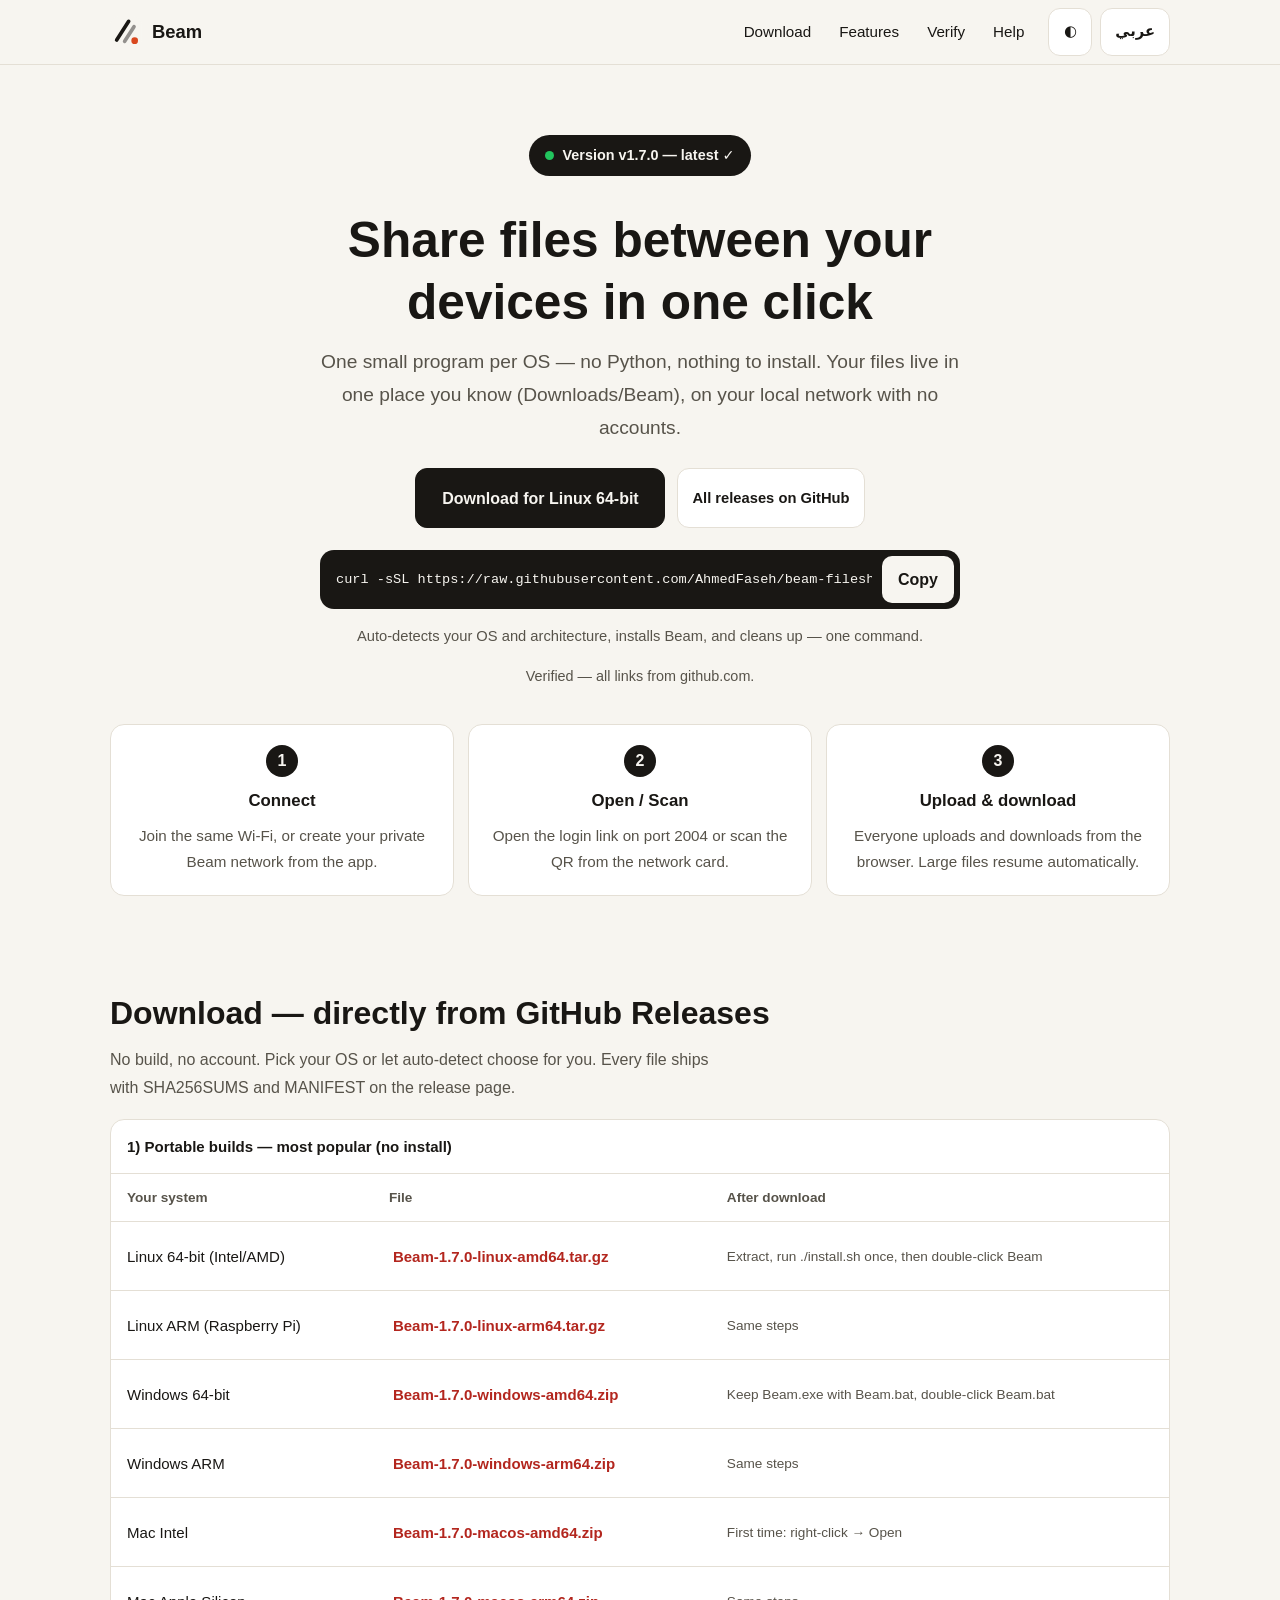
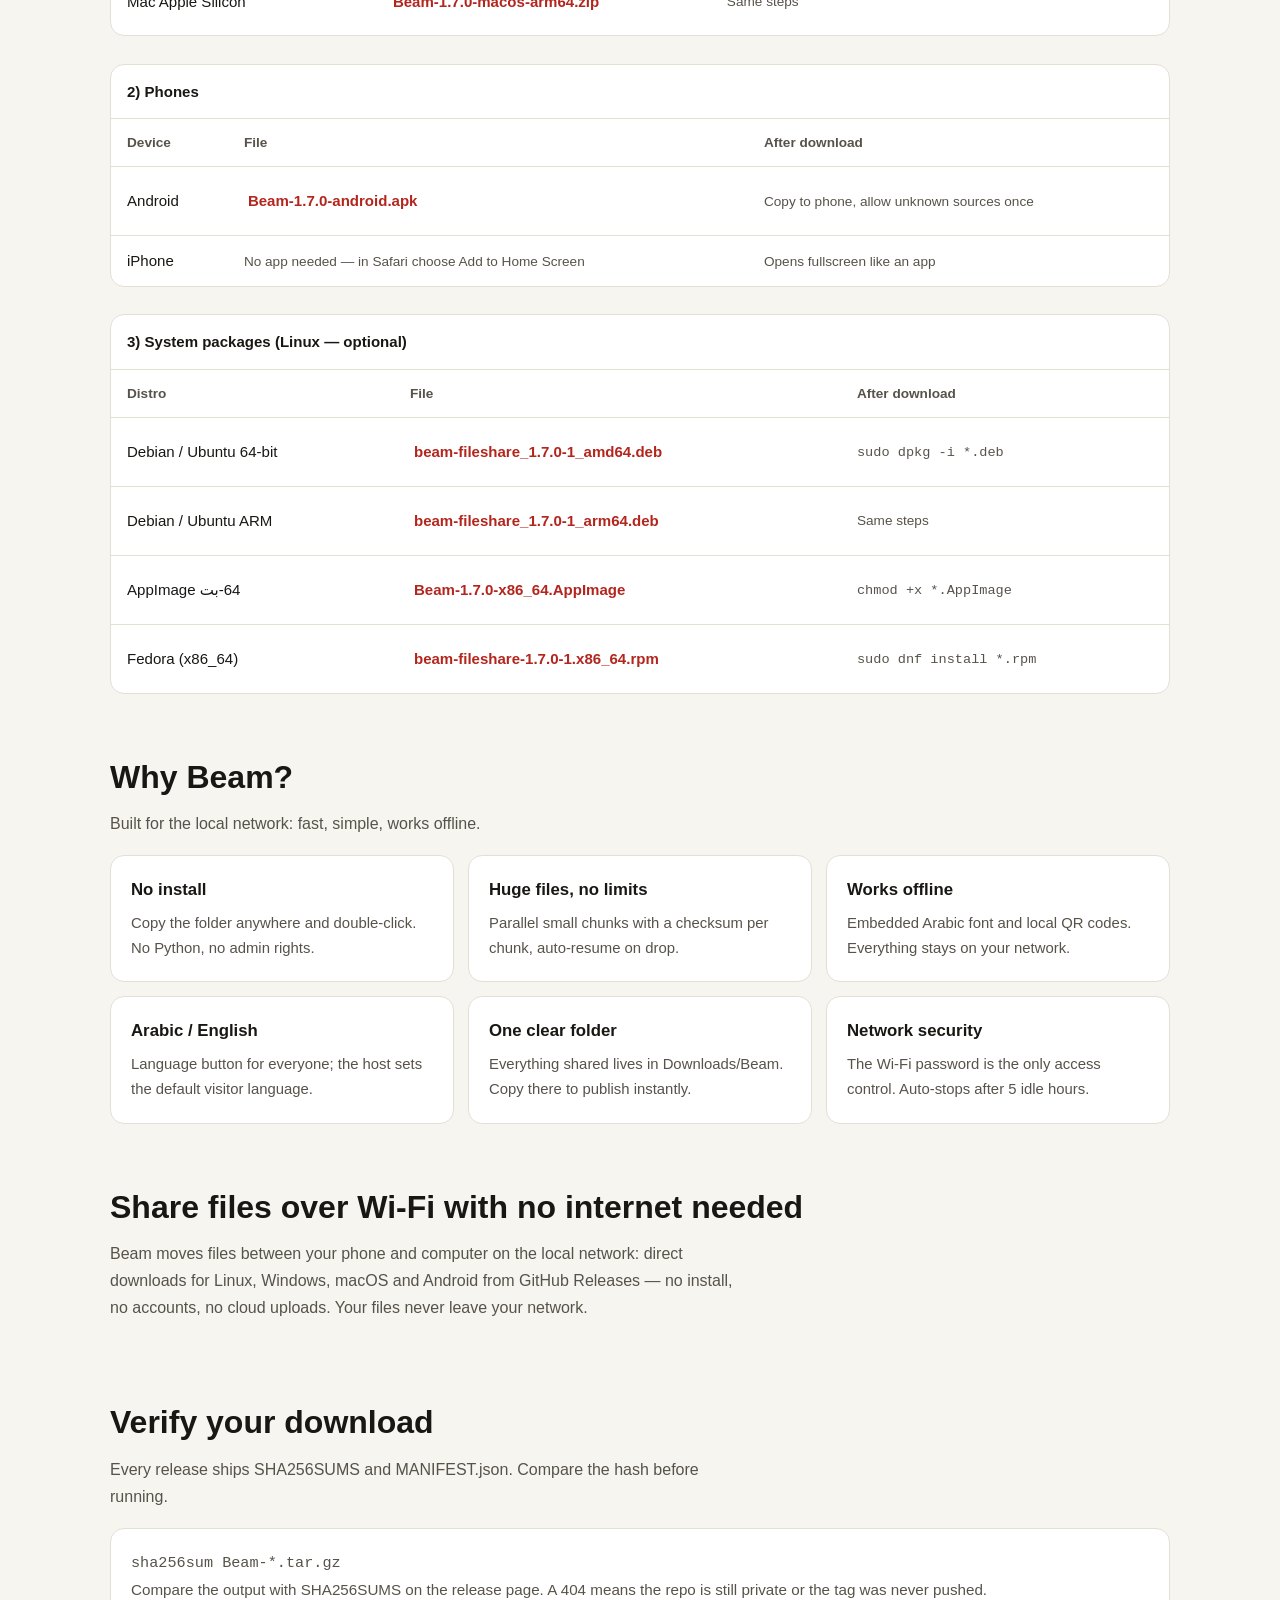
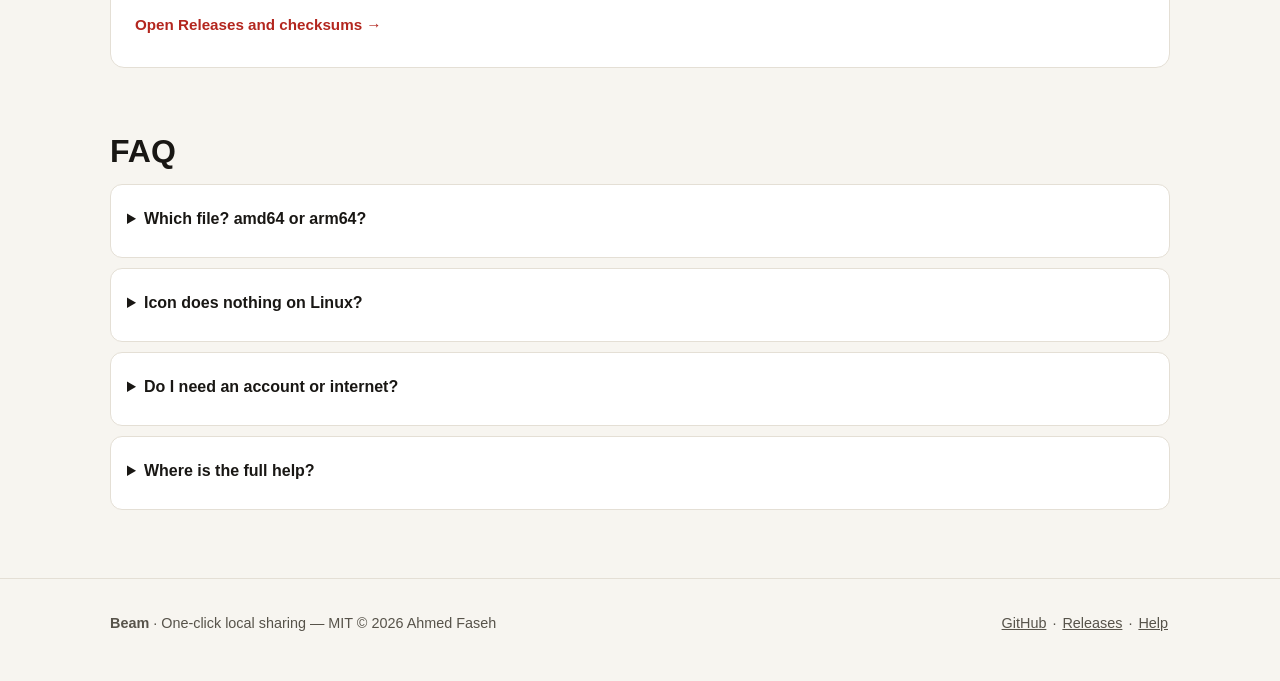
==== index.html @ d028e8af "One-command install: --install mode, site + docs one-liners use it" ====
<!doctype html>
<html lang="en" dir="ltr">
<head>
<meta charset="utf-8">
<meta name="viewport" content="width=device-width,initial-scale=1">
<title>Beam — Share files between your devices in one click</title>
<meta name="description" content="Beam is one small program per OS for sharing files on your local network. No install, no accounts. Download for Linux, Windows, macOS and Android directly from GitHub Releases.">
<link rel="canonical" href="https://omdaral.github.io/beam-website/">
<link rel="alternate" hreflang="en" href="https://omdaral.github.io/beam-website/">
<link rel="alternate" hreflang="ar" href="https://omdaral.github.io/beam-website/?lang=ar">
<link rel="alternate" hreflang="x-default" href="https://omdaral.github.io/beam-website/">
<meta name="theme-color" content="#F7F5F0" media="(prefers-color-scheme: light)">
<meta name="theme-color" content="#141210" media="(prefers-color-scheme: dark)">
<meta property="og:type" content="website">
<meta property="og:site_name" content="Beam">
<meta property="og:title" content="Beam — Share files between your devices in one click">
<meta property="og:description" content="One small program per OS. No install, no accounts. Direct downloads from GitHub Releases.">
<meta property="og:url" content="https://omdaral.github.io/beam-website/">
<meta property="og:image" content="https://omdaral.github.io/beam-website/assets/og-cover.png">
<meta property="og:image:width" content="1200">
<meta property="og:image:height" content="630">
<meta property="og:image:alt" content="Beam — share files between your devices in one click">
<meta property="og:locale" content="en_US">
<meta property="og:locale:alternate" content="ar_AR">
<meta name="twitter:card" content="summary_large_image">
<meta name="twitter:image" content="https://omdaral.github.io/beam-website/assets/og-cover.png">
<meta name="twitter:title" content="Beam — one-click local file sharing">
<meta name="twitter:description" content="Download Beam for your OS straight from GitHub. No install, no accounts.">
<link rel="icon" href="assets/logo.svg" type="image/svg+xml">
<link rel="apple-touch-icon" href="assets/logo.svg">
<link rel="manifest" href="manifest.webmanifest">
<meta name="color-scheme" content="light dark">
<script>window.BEAM_STR={
    ar: {
      skip: "تخطَّ إلى المحتوى", nav_dl: "التحميل", nav_feat: "المميزات", nav_verify: "التحقق", nav_help: "المساعدة",
      h1: "شارك ملفاتك بين أجهزتك بضغطة واحدة",
      lead: "برنامج صغير واحد لكل نظام — بدون Python وبدون تثبيت. ملفاتك في مكان واحد تعرفه (Downloads/Beam)، وتعمل على شبكتك المحلية بدون حسابات.",
      cta_all: "كل الإصدارات على GitHub", copy: "نسخ", copied: "تم النسخ ✓",
      oneline_hint: "يكتشف نظامك ومعماريتك تلقائياً ويثبّت Beam وينظّف — أمر واحد.",
      s1t: "اتصل", s1d: "انضم لنفس شبكة الواي فاي، أو أنشئ شبكة Beam الخاصة من البرنامج.",
      s2t: "افتح / امسح", s2d: "افتح رابط الدخول على المنفذ 2004 أو امسح رمز QR من بطاقة الشبكة.",
      s3t: "ارفع ونزّل", s3d: "الجميع يرفع ويحمّل من المتصفح. الملفات الكبيرة تُستأنف تلقائياً.",
      dl_h: "التحميل — مباشرة من GitHub Releases",
      dl_sub: "بدون بناء وبدون حساب. اختر نظامك، أو اترك الكشف التلقائي يختار لك. كل الملفات مرفقة مع بصمات SHA256 وMANIFEST في صفحة الإصدار.",
      t1c: "1) النسخ المحمولة — الأكثر استخداماً (بدون تثبيت)",
      col_sys: "نظامك", col_file: "الملف", col_run: "بعد التحميل", col_dev: "الجهاز", col_dist: "التوزيعة",
      os_l64: "Linux ‏64-بت (Intel/AMD)", os_la: "Linux ‏ARM (Raspberry Pi)", os_w64: "Windows ‏64-بت", os_wa: "Windows ‏ARM", os_mi: "Mac ‏Intel", os_ms: "Mac ‏Apple Silicon",
      run_l: "فك الضغط ثم ./install.sh ثم نقرة مزدوجة على Beam", run_same: "نفس الخطوات", run_w: "أبقِ Beam.exe مع Beam.bat وانقر Beam.bat", run_m: "أول مرة: كليك يمين ← Open",
      t2c: "2) الهواتف", run_apk: "انسخه للهاتف واسمح بمصادر غير معروفة مرة واحدة", no_app: "لا يوجد تطبيق — من Safari اختر Add to Home Screen", run_ios: "يعمل بملء الشاشة مثل التطبيق",
      t3c: "3) حزم النظام (Linux — اختياري)", d_deb64: "Debian / Ubuntu ‏64-بت", d_deba: "Debian / Ubuntu ‏ARM",
      feat_h: "لماذا Beam؟", feat_sub: "مصمم للشبكة المحلية: سريع، بسيط، ويعمل دون إنترنت.",
      seo_h: "برنامج مشاركة الملفات على شبكة الواي فاي بدون إنترنت",
      seo_d: "Beam وسيلتك لنقل الملفات بين الهاتف والكمبيوتر على الشبكة المحلية: تحميل مباشر لأنظمة Linux وWindows وmacOS وAndroid من GitHub Releases، بدون تثبيت وبدون حسابات وبدون رفع إلى أي سحابة — ملفاتك لا تغادر شبكتك أبداً.",
      f1t: "بدون تثبيت", f1d: "انسخ المجلد في أي مكان وانقر نقراً مزدوجاً. لا Python ولا صلاحيات مدير.",
      f2t: "ملفات كبيرة بلا حدود", f2d: "رفع متوازٍ بقطع صغيرة مع بصمة لكل قطعة، واستئناف تلقائي عند الانقطاع.",
      f3t: "يعمل دون إنترنت", f3d: "خط عربي مضمّن ورموز QR محلية. كل شيء يعمل على شبكتك فقط.",
      f4t: "عربي / إنجليزي", f4d: "زر لغة للجميع في الأعلى، وصاحب الجهاز يحدد لغة الزوار الافتراضية.",
      f5t: "مجلد واحد واضح", f5d: "كل المشاركات في Downloads/Beam. انسخ إليه من المضيف فتظهر للجميع فوراً.",
      f6t: "أمان الشبكة", f6d: "كلمة سر الواي فاي هي التحكم الوحيد. إيقاف تلقائي بعد 5 ساعات خمول.",
      ver_h: "تحقق من سلامة التحميل", ver_sub: "كل إصدار مرفق مع SHA256SUMS وMANIFEST.json. قارن البصمة قبل التشغيل.",
      ver_hint: "قارن الناتج مع ملف SHA256SUMS في صفحة الإصدار. إذا ظهرت صفحة 404 فالمستودع ما زال خاصاً أو التاج لم يُدفع بعد.",
      ver_link: "فتح صفحة Releases والبصمات ←",
      help_h: "أسئلة شائعة",
      q1t: "أي ملف أختار؟ amd64 أم arm64؟", q1d: "نفّذ uname -m: الناتج x86_64 يعني amd64، وaarch64/arm64 يعني arm64. أو استخدم أمر النقرة الواحدة بالأعلى فهو يكتشف تلقائياً.",
      q2t: "الأيقونة لا تعمل على Linux؟", q2d: "نفّذ ./install.sh داخل المجلد ثم كليك يمين على الأيقونة ← Allow Launching. أو انقر ملف Beam مباشرة.",
      q3t: "هل أحتاج حساباً أو إنترنت؟", q3d: "لا. الجميع على نفس الواي فاي يفتح الرابط ويبدأ الرفع والتحميل مباشرة. الأمان الوحيد هو كلمة سر الشبكة.",
      q4t: "أين أجد المساعدة الكاملة؟", q4d: "الدليل الكامل في مستودع التطبيق:",
      foot: "مشاركة محلية بضغطة واحدة — MIT © 2026 Ahmed Faseh", foot_rel: "الإصدارات", foot_help: "المساعدة"
    },
    en: {
      skip: "Skip to content", nav_dl: "Download", nav_feat: "Features", nav_verify: "Verify", nav_help: "Help",
      h1: "Share files between your devices in one click",
      lead: "One small program per OS — no Python, nothing to install. Your files live in one place you know (Downloads/Beam), on your local network with no accounts.",
      cta_all: "All releases on GitHub", copy: "Copy", copied: "Copied ✓",
      oneline_hint: "Auto-detects your OS and architecture, installs Beam, and cleans up — one command.",
      s1t: "Connect", s1d: "Join the same Wi-Fi, or create your private Beam network from the app.",
      s2t: "Open / Scan", s2d: "Open the login link on port 2004 or scan the QR from the network card.",
      s3t: "Upload & download", s3d: "Everyone uploads and downloads from the browser. Large files resume automatically.",
      dl_h: "Download — directly from GitHub Releases",
      dl_sub: "No build, no account. Pick your OS or let auto-detect choose for you. Every file ships with SHA256SUMS and MANIFEST on the release page.",
      t1c: "1) Portable builds — most popular (no install)",
      col_sys: "Your system", col_file: "File", col_run: "After download", col_dev: "Device", col_dist: "Distro",
      os_l64: "Linux 64-bit (Intel/AMD)", os_la: "Linux ARM (Raspberry Pi)", os_w64: "Windows 64-bit", os_wa: "Windows ARM", os_mi: "Mac Intel", os_ms: "Mac Apple Silicon",
      run_l: "Extract, run ./install.sh once, then double-click Beam", run_same: "Same steps", run_w: "Keep Beam.exe with Beam.bat, double-click Beam.bat", run_m: "First time: right-click → Open",
      t2c: "2) Phones", run_apk: "Copy to phone, allow unknown sources once", no_app: "No app needed — in Safari choose Add to Home Screen", run_ios: "Opens fullscreen like an app",
      t3c: "3) System packages (Linux — optional)", d_deb64: "Debian / Ubuntu 64-bit", d_deba: "Debian / Ubuntu ARM",
      feat_h: "Why Beam?", feat_sub: "Built for the local network: fast, simple, works offline.",
      seo_h: "Share files over Wi-Fi with no internet needed",
      seo_d: "Beam moves files between your phone and computer on the local network: direct downloads for Linux, Windows, macOS and Android from GitHub Releases — no install, no accounts, no cloud uploads. Your files never leave your network.",
      f1t: "No install", f1d: "Copy the folder anywhere and double-click. No Python, no admin rights.",
      f2t: "Huge files, no limits", f2d: "Parallel small chunks with a checksum per chunk, auto-resume on drop.",
      f3t: "Works offline", f3d: "Embedded Arabic font and local QR codes. Everything stays on your network.",
      f4t: "Arabic / English", f4d: "Language button for everyone; the host sets the default visitor language.",
      f5t: "One clear folder", f5d: "Everything shared lives in Downloads/Beam. Copy there to publish instantly.",
      f6t: "Network security", f6d: "The Wi-Fi password is the only access control. Auto-stops after 5 idle hours.",
      ver_h: "Verify your download", ver_sub: "Every release ships SHA256SUMS and MANIFEST.json. Compare the hash before running.",
      ver_hint: "Compare the output with SHA256SUMS on the release page. A 404 means the repo is still private or the tag was never pushed.",
      ver_link: "Open Releases and checksums →",
      help_h: "FAQ",
      q1t: "Which file? amd64 or arm64?", q1d: "Run uname -m: x86_64 means amd64, aarch64/arm64 means arm64. Or use the one-liner above — it detects automatically.",
      q2t: "Icon does nothing on Linux?", q2d: "Run ./install.sh inside the folder, then right-click the icon → Allow Launching. Or launch the Beam binary directly.",
      q3t: "Do I need an account or internet?", q3d: "No. Everyone on the same Wi-Fi opens the link and starts sharing. The only security is the network password.",
      q4t: "Where is the full help?", q4d: "Full guide in the app repo:",
      foot: "One-click local sharing — MIT © 2026 Ahmed Faseh", foot_rel: "Releases", foot_help: "Help"
    }
  };</script>
<script type="application/ld+json">{"@context":"https://schema.org","@type":"SoftwareApplication","name":"Beam","alternateName":"Beam FileShare","operatingSystem":["Linux","Windows","macOS","Android"],"applicationCategory":"UtilitiesApplication","inLanguage":["en","ar"],"license":"https://opensource.org/licenses/MIT","softwareVersion":"1.7.0","url":"https://omdaral.github.io/beam-website/","offers":{"@type":"Offer","price":"0","priceCurrency":"USD"},"downloadUrl":"https://github.com/AhmedFaseh/beam-fileshare/releases/latest","codeRepository":"https://github.com/AhmedFaseh/beam-fileshare","sameAs":["https://github.com/AhmedFaseh/beam-fileshare"]}</script>
<style>
:root{--paper:#F7F5F0;--card:#FFFFFF;--ink:#191714;--muted:#57534A;--line:#E4DFD5;--badge:#B3261E;--accent:#D9481F;--ok:#1E7B44;--focus:#0B5FFF;--radius:14px;--max:1100px}
@media(prefers-color-scheme:dark){:root{--paper:#141210;--card:#1E1A15;--ink:#F2EDE3;--muted:#C9C1B3;--line:#3A332B;--badge:#FF6B4A;--accent:#FF6B4A}}
[data-theme="light"]{--paper:#F7F5F0;--card:#FFFFFF;--ink:#191714;--muted:#57534A;--line:#E4DFD5;--badge:#B3261E;--accent:#D9481F}
[data-theme="dark"]{--paper:#141210;--card:#1E1A15;--ink:#F2EDE3;--muted:#C9C1B3;--line:#3A332B;--badge:#FF6B4A;--accent:#FF6B4A}
*{box-sizing:border-box}
html{scroll-behavior:smooth}
@media(prefers-reduced-motion:reduce){html{scroll-behavior:auto}*{animation:none!important;transition:none!important}}
body{margin:0;background:var(--paper);color:var(--ink);font-family:"Segoe UI",Tahoma,Arial,"Cairo",system-ui,-apple-system,sans-serif;line-height:1.7}
.skip{position:absolute;inset-inline-start:12px;top:-60px;background:var(--ink);color:var(--paper);padding:10px 16px;border-radius:10px;z-index:99;text-decoration:none;transition:top .15s}
.skip:focus{top:12px;color:var(--paper)}
a{color:inherit}
a:focus-visible,button:focus-visible{outline:3px solid var(--focus);outline-offset:3px;border-radius:8px}
.wrap{max-width:var(--max);margin-inline:auto;padding-inline:20px}
header.top{position:sticky;top:0;z-index:50;background:color-mix(in srgb,var(--paper) 92%,transparent);backdrop-filter:blur(8px);border-bottom:1px solid var(--line)}
.bar{display:flex;align-items:center;gap:12px;min-height:64px}
.brand{display:flex;align-items:center;gap:10px;text-decoration:none;font-weight:800;font-size:1.15rem}
.brand svg{width:32px;height:32px;flex:none}
nav.main{margin-inline-start:auto;display:flex;gap:4px;flex-wrap:wrap}
nav.main a{text-decoration:none;padding:10px 12px;border-radius:10px;font-size:.95rem;min-height:44px;display:inline-flex;align-items:center}
nav.main a:hover{background:var(--card);border:1px solid var(--line);padding:9px 11px}
.btns{display:flex;gap:8px;align-items:center}
.btn{appearance:none;border:1px solid var(--line);background:var(--card);color:var(--ink);border-radius:12px;padding:10px 14px;font:inherit;font-size:.92rem;font-weight:700;cursor:pointer;min-height:44px;min-width:44px;text-decoration:none;display:inline-flex;align-items:center;justify-content:center;gap:8px}
.btn.primary{background:var(--ink);color:var(--paper);border-color:var(--ink);min-height:52px;padding:12px 22px;font-size:1rem}
.btn:hover{border-color:var(--ink)}
.hero{padding:56px 0 28px;text-align:center}
.badge{display:inline-flex;align-items:center;gap:8px;background:var(--ink);color:var(--paper);border-radius:999px;padding:8px 16px;font-size:.9rem;font-weight:700}
.badge .dot{width:9px;height:9px;border-radius:50%;background:#22c55e;flex:none}
h1{font-size:clamp(1.9rem,5vw,3.1rem);line-height:1.25;margin:20px auto 12px;max-width:22ch;font-weight:900}
.lead{color:var(--muted);font-size:clamp(1rem,2.4vw,1.2rem);max-width:60ch;margin:0 auto 24px}
.cta{display:flex;gap:12px;justify-content:center;flex-wrap:wrap;margin-bottom:20px;min-height:60px}
.btn.primary{min-width:250px}
.note{font-size:.92rem;color:var(--muted)}
.cmd{max-width:640px;margin:22px auto 0;background:var(--ink);color:#F7F5F0;border-radius:var(--radius);padding:6px 6px 6px 16px;display:flex;align-items:center;gap:10px;direction:ltr}
[dir="rtl"] .cmd{padding:6px 16px 6px 6px}
.cmd code{flex:1;overflow-x:auto;white-space:nowrap;font-family:ui-monospace,Consolas,monospace;font-size:.85rem;text-align:left}
.cmd button{background:#F7F5F0;color:#191714;border:0;border-radius:10px;padding:10px 16px;font:inherit;font-weight:800;cursor:pointer;min-height:44px}
.grid3{display:grid;grid-template-columns:repeat(3,1fr);gap:14px;margin:34px 0}
@media(max-width:760px){.grid3{grid-template-columns:1fr}nav.main{display:none}.cta{flex-direction:column;align-items:stretch}.cta .btn{width:100%}}
.card{background:var(--card);border:1px solid var(--line);border-radius:var(--radius);padding:20px}
.card h2,.card h3{margin:0 0 8px;font-size:1.05rem}
.card p{margin:0;color:var(--muted);font-size:.95rem}
.step-n{display:inline-flex;width:32px;height:32px;border-radius:50%;background:var(--ink);color:var(--paper);align-items:center;justify-content:center;font-weight:900;margin-bottom:10px}
section.block{padding:28px 0}
section.block>h2{font-size:clamp(1.4rem,3.4vw,2rem);margin:0 0 6px;font-weight:900}
.sub{color:var(--muted);margin:0 0 18px;max-width:70ch}
.tablewrap{overflow-x:auto;border:1px solid var(--line);border-radius:var(--radius);background:var(--card)}
table{width:100%;border-collapse:collapse;min-width:640px;font-size:.94rem}
caption{text-align:start;padding:14px 16px;font-weight:800;border-bottom:1px solid var(--line)}
th,td{text-align:start;padding:12px 16px;border-bottom:1px solid var(--line);vertical-align:middle}
th[scope]{font-size:.85rem;color:var(--muted);font-weight:700}
tbody tr:last-child td{border-bottom:0}
.dl{display:inline-flex;align-items:center;gap:6px;font-weight:700;color:var(--badge);text-decoration:none;padding:8px 4px;min-height:44px}
.tablewrap td:nth-child(2){white-space:nowrap}
.dl:hover{text-decoration:underline}
.hint{font-size:.85rem;color:var(--muted)}
.feats{display:grid;grid-template-columns:repeat(3,1fr);gap:14px}
@media(max-width:760px){.feats{grid-template-columns:1fr}}
.feats h3{margin:0 0 6px}
.feats p{margin:0;color:var(--muted);font-size:.93rem}
details{background:var(--card);border:1px solid var(--line);border-radius:12px;padding:14px 16px;margin-bottom:10px}
summary{cursor:pointer;font-weight:800;padding:6px 0;min-height:44px}
footer{border-top:1px solid var(--line);margin-top:30px;padding:26px 0 40px;color:var(--muted);font-size:.9rem}
footer .row{display:flex;gap:16px;flex-wrap:wrap;align-items:center;justify-content:space-between}
footer a{padding:6px 2px;min-height:32px;display:inline-block}
.sr{position:absolute;width:1px;height:1px;overflow:hidden;clip:rect(0 0 0 0);white-space:nowrap}
.status{font-size:.9rem;color:var(--muted);margin-top:10px;min-height:1.8em}
</style>
</head>
<body>
<a class="skip" href="#main" data-i18n="skip">Skip to content</a>
<header class="top">
<div class="wrap bar">
<a class="brand" href="./" aria-label="Beam — Home">
<svg viewBox="0 0 48 48" aria-hidden="true" focusable="false"><rect x="1" y="1" width="46" height="46" rx="11" fill="#F7F5F0"/><path d="M10 36 L28 8" stroke="#191714" stroke-width="5.5" stroke-linecap="round" fill="none"/><path d="M22 38 L36 16" stroke="#191714" stroke-width="5.5" stroke-linecap="round" opacity=".45" fill="none"/><circle cx="37" cy="37" r="5" fill="#D9481F"/></svg>
<span>Beam</span>
</a>
<nav class="main" aria-label="Main navigation">
<a href="#download" data-i18n="nav_dl">Download</a>
<a href="#features" data-i18n="nav_feat">Features</a>
<a href="#verify" data-i18n="nav_verify">Verify</a>
<a href="#help" data-i18n="nav_help">Help</a>
</nav>
<div class="btns">
<button class="btn" id="themeBtn" type="button" aria-pressed="false" aria-label="Toggle appearance">◐</button>
<button class="btn" id="langBtn" type="button" aria-label="عربي — Switch language / تغيير اللغة">عربي</button>
</div>
</div>
</header>
<main id="main">
<div class="wrap">
<section class="hero" aria-labelledby="h1">
<p class="badge"><span class="dot" aria-hidden="true"></span><span id="versionBadge" aria-live="polite">Version v1.7.0 — fallback links</span></p>
<h1 id="h1" data-i18n="h1">Share files between your devices in one click</h1>
<p class="lead" data-i18n="lead">One small program per OS — no Python, nothing to install. Your files live in one place you know (Downloads/Beam), on your local network with no accounts.</p>
<div class="cta">
<a class="btn primary" id="smartDownload" href="#download">Download for your device</a>
<a class="btn" href="https://github.com/AhmedFaseh/beam-fileshare/releases/latest" target="_blank" rel="noopener" data-i18n="cta_all">All releases on GitHub</a>
</div>
<div class="cmd" role="group" aria-label="One-line installer command">
<code id="oneline">curl -sSL https://raw.githubusercontent.com/AhmedFaseh/beam-fileshare/main/get-beam.sh | bash -s -- --install</code>
<button type="button" id="copyBtn" data-i18n="copy">Copy</button>
</div>
<p class="note" data-i18n="oneline_hint">Auto-detects your OS and architecture, installs Beam, and cleans up — one command.</p>
<p class="status" id="releaseStatus" aria-live="polite"></p>
<div class="grid3" role="list">
<div class="card" role="listitem"><span class="step-n" aria-hidden="true">1</span><h2 data-i18n="s1t">Connect</h2><p data-i18n="s1d">Join the same Wi-Fi, or create your private Beam network from the app.</p></div>
<div class="card" role="listitem"><span class="step-n" aria-hidden="true">2</span><h2 data-i18n="s2t">Open / Scan</h2><p data-i18n="s2d">Open the login link on port 2004 or scan the QR from the network card.</p></div>
<div class="card" role="listitem"><span class="step-n" aria-hidden="true">3</span><h2 data-i18n="s3t">Upload & download</h2><p data-i18n="s3d">Everyone uploads and downloads from the browser. Large files resume automatically.</p></div>
</div>
</section>
<section class="block" id="download" aria-labelledby="dl-h">
<h2 id="dl-h" data-i18n="dl_h">Download — directly from GitHub Releases</h2>
<p class="sub" data-i18n="dl_sub">No build, no account. Pick your OS or let auto-detect choose for you. Every file ships with SHA256SUMS and MANIFEST on the release page.</p>
<div class="tablewrap">
<table>
<caption data-i18n="t1c">1) Portable builds — most popular (no install)</caption>
<thead><tr><th scope="col" data-i18n="col_sys">Your system</th><th scope="col" data-i18n="col_file">File</th><th scope="col" data-i18n="col_run">After download</th></tr></thead>
<tbody id="portableBody">
<tr><td data-i18n="os_l64">Linux 64-bit (Intel/AMD)</td><td><a class="dl" data-asset="linux-amd64" href="https://github.com/AhmedFaseh/beam-fileshare/releases/latest/download/Beam-1.7.0-linux-amd64.tar.gz">Beam-1.7.0-linux-amd64.tar.gz</a></td><td class="hint" data-i18n="run_l">Extract, run ./install.sh once, then double-click Beam</td></tr>
<tr><td data-i18n="os_la">Linux ARM (Raspberry Pi)</td><td><a class="dl" data-asset="linux-arm64" href="https://github.com/AhmedFaseh/beam-fileshare/releases/latest/download/Beam-1.7.0-linux-arm64.tar.gz">Beam-1.7.0-linux-arm64.tar.gz</a></td><td class="hint" data-i18n="run_same">Same steps</td></tr>
<tr><td data-i18n="os_w64">Windows 64-bit</td><td><a class="dl" data-asset="windows-amd64" href="https://github.com/AhmedFaseh/beam-fileshare/releases/latest/download/Beam-1.7.0-windows-amd64.zip">Beam-1.7.0-windows-amd64.zip</a></td><td class="hint" data-i18n="run_w">Keep Beam.exe with Beam.bat, double-click Beam.bat</td></tr>
<tr><td data-i18n="os_wa">Windows ARM</td><td><a class="dl" data-asset="windows-arm64" href="https://github.com/AhmedFaseh/beam-fileshare/releases/latest/download/Beam-1.7.0-windows-arm64.zip">Beam-1.7.0-windows-arm64.zip</a></td><td class="hint" data-i18n="run_same">Same steps</td></tr>
<tr><td data-i18n="os_mi">Mac Intel</td><td><a class="dl" data-asset="macos-amd64" href="https://github.com/AhmedFaseh/beam-fileshare/releases/latest/download/Beam-1.7.0-macos-amd64.zip">Beam-1.7.0-macos-amd64.zip</a></td><td class="hint" data-i18n="run_m">First time: right-click → Open</td></tr>
<tr><td data-i18n="os_ms">Mac Apple Silicon</td><td><a class="dl" data-asset="macos-arm64" href="https://github.com/AhmedFaseh/beam-fileshare/releases/latest/download/Beam-1.7.0-macos-arm64.zip">Beam-1.7.0-macos-arm64.zip</a></td><td class="hint" data-i18n="run_same">Same steps</td></tr>
</tbody>
</table>
</div>
<br>
<div class="tablewrap">
<table>
<caption data-i18n="t2c">2) Phones</caption>
<thead><tr><th scope="col" data-i18n="col_dev">Device</th><th scope="col" data-i18n="col_file">File</th><th scope="col" data-i18n="col_run">After download</th></tr></thead>
<tbody>
<tr><td>Android</td><td><a class="dl" data-asset="android" href="https://github.com/AhmedFaseh/beam-fileshare/releases/latest/download/Beam-1.7.0-android.apk">Beam-1.7.0-android.apk</a></td><td class="hint" data-i18n="run_apk">Copy to phone, allow unknown sources once</td></tr>
<tr><td>iPhone</td><td><span class="hint" data-i18n="no_app">No app needed — in Safari choose Add to Home Screen</span></td><td class="hint" data-i18n="run_ios">Opens fullscreen like an app</td></tr>
</tbody>
</table>
</div>
<br>
<div class="tablewrap">
<table>
<caption data-i18n="t3c">3) System packages (Linux — optional)</caption>
<thead><tr><th scope="col" data-i18n="col_dist">Distro</th><th scope="col" data-i18n="col_file">File</th><th scope="col" data-i18n="col_run">After download</th></tr></thead>
<tbody>
<tr><td data-i18n="d_deb64">Debian / Ubuntu 64-bit</td><td><a class="dl" data-asset="deb-amd64" href="https://github.com/AhmedFaseh/beam-fileshare/releases/latest/download/beam-fileshare_1.7.0-1_amd64.deb">beam-fileshare_1.7.0-1_amd64.deb</a></td><td class="hint"><code dir="ltr">sudo dpkg -i *.deb</code></td></tr>
<tr><td data-i18n="d_deba">Debian / Ubuntu ARM</td><td><a class="dl" data-asset="deb-arm64" href="https://github.com/AhmedFaseh/beam-fileshare/releases/latest/download/beam-fileshare_1.7.0-1_arm64.deb">beam-fileshare_1.7.0-1_arm64.deb</a></td><td class="hint" data-i18n="run_same">Same steps</td></tr>
<tr><td>AppImage ‏64-بت</td><td><a class="dl" data-asset="appimage-x64" href="https://github.com/AhmedFaseh/beam-fileshare/releases/latest/download/Beam-1.7.0-x86_64.AppImage">Beam-1.7.0-x86_64.AppImage</a></td><td class="hint"><code dir="ltr">chmod +x *.AppImage</code></td></tr>
<tr><td>Fedora ‏(x86_64)</td><td><a class="dl" data-asset="rpm" href="https://github.com/AhmedFaseh/beam-fileshare/releases/latest/download/beam-fileshare-1.7.0-1.x86_64.rpm">beam-fileshare-1.7.0-1.x86_64.rpm</a></td><td class="hint"><code dir="ltr">sudo dnf install *.rpm</code></td></tr>
</tbody>
</table>
</div>
</section>
<section class="block" id="features" aria-labelledby="feat-h">
<h2 id="feat-h" data-i18n="feat_h">Why Beam?</h2>
<p class="sub" data-i18n="feat_sub">Built for the local network: fast, simple, works offline.</p>
<div class="feats">
<div class="card"><h3 data-i18n="f1t">No install</h3><p data-i18n="f1d">Copy the folder anywhere and double-click. No Python, no admin rights.</p></div>
<div class="card"><h3 data-i18n="f2t">Huge files, no limits</h3><p data-i18n="f2d">Parallel small chunks with a checksum per chunk, auto-resume on drop.</p></div>
<div class="card"><h3 data-i18n="f3t">Works offline</h3><p data-i18n="f3d">Embedded Arabic font and local QR codes. Everything stays on your network.</p></div>
<div class="card"><h3 data-i18n="f4t">Arabic / English</h3><p data-i18n="f4d">Language button for everyone; the host sets the default visitor language.</p></div>
<div class="card"><h3 data-i18n="f5t">One clear folder</h3><p data-i18n="f5d">Everything shared lives in Downloads/Beam. Copy there to publish instantly.</p></div>
<div class="card"><h3 data-i18n="f6t">Network security</h3><p data-i18n="f6d">The Wi-Fi password is the only access control. Auto-stops after 5 idle hours.</p></div>
</div>
</section>
<section class="block" id="about" aria-labelledby="about-h">
<h2 id="about-h" data-i18n="seo_h">Share files over Wi-Fi with no internet needed</h2>
<p class="sub" data-i18n="seo_d">Beam moves files between your phone and computer on the local network: direct downloads for Linux, Windows, macOS and Android from GitHub Releases — no install, no accounts, no cloud uploads. Your files never leave your network.</p>
</section>
<section class="block" id="verify" aria-labelledby="ver-h">
<h2 id="ver-h" data-i18n="ver_h">Verify your download</h2>
<p class="sub" data-i18n="ver_sub">Every release ships SHA256SUMS and MANIFEST.json. Compare the hash before running.</p>
<div class="card">
<p><code dir="ltr">sha256sum Beam-*.tar.gz</code></p>
<p class="hint" data-i18n="ver_hint">Compare the output with SHA256SUMS on the release page. A 404 means the repo is still private or the tag was never pushed.</p>
<p><a class="dl" href="https://github.com/AhmedFaseh/beam-fileshare/releases/latest" target="_blank" rel="noopener" data-i18n="ver_link">Open Releases and checksums →</a></p>
</div>
</section>
<section class="block" id="help" aria-labelledby="help-h">
<h2 id="help-h" data-i18n="help_h">FAQ</h2>
<details><summary data-i18n="q1t">Which file? amd64 or arm64?</summary><p class="hint" data-i18n="q1d">Run uname -m: x86_64 means amd64, aarch64/arm64 means arm64. Or use the one-liner above — it detects automatically.</p></details>
<details><summary data-i18n="q2t">Icon does nothing on Linux?</summary><p class="hint" data-i18n="q2d">Run ./install.sh inside the folder, then right-click the icon → Allow Launching. Or launch the Beam binary directly.</p></details>
<details><summary data-i18n="q3t">Do I need an account or internet?</summary><p class="hint" data-i18n="q3d">No. Everyone on the same Wi-Fi opens the link and starts sharing. The only security is the network password.</p></details>
<details><summary data-i18n="q4t">Where is the full help?</summary><p class="hint"><span data-i18n="q4d">Full guide in the app repo:</span> <a class="dl" href="https://github.com/AhmedFaseh/beam-fileshare/blob/main/HELP.md" target="_blank" rel="noopener">HELP.md</a></p></details>
</section>
</div>
</main>
<footer>
<div class="wrap row">
<div><strong>Beam</strong> · <span data-i18n="foot">One-click local sharing — MIT © 2026 Ahmed Faseh</span></div>
<div>
<a href="https://github.com/AhmedFaseh/beam-fileshare" target="_blank" rel="noopener">GitHub</a> ·
<a href="https://github.com/AhmedFaseh/beam-fileshare/releases/latest" target="_blank" rel="noopener" data-i18n="foot_rel">Releases</a> ·
<a href="https://github.com/AhmedFaseh/beam-fileshare/blob/main/HELP.md" target="_blank" rel="noopener" data-i18n="foot_help">Help</a>
</div>
</div>
</footer>
<script>
/* Pre-paint language + smart-button label: runs during parsing so the first
   paint already shows final text (zero layout shift on ?lang=en). */
(function(){try{
var q=null;try{q=new URLSearchParams(location.search).get("lang");}catch(e){}
var s=null;try{s=localStorage.getItem("beam-site-lang");}catch(e){}
var lang=(q==="ar"||q==="en")?q:((s==="ar"||s==="en")?s:"en");
var D=(window.BEAM_STR||{})[lang]||{};
var doc=document.documentElement;doc.lang=lang;doc.dir=lang==="ar"?"rtl":"ltr";
var els=document.querySelectorAll("[data-i18n]");
for(var i=0;i<els.length;i++){var k=els[i].getAttribute("data-i18n");if(D[k]!==undefined)els[i].textContent=D[k];}
var lb=document.getElementById("langBtn");
if(lb){lb.textContent=lang==="ar"?"EN":"عربي";lb.setAttribute("aria-label",lang==="ar"?"EN — Switch language / تغيير اللغة":"عربي — Switch language / تغيير اللغة");}
var tb=document.getElementById("themeBtn");
if(tb)tb.setAttribute("aria-label",lang==="ar"?"تبديل المظهر":"Toggle appearance");
document.title=lang==="ar"?"Beam — شارك ملفاتك بين أجهزتك بضغطة واحدة":"Beam — Share files between your devices in one click";
var ua=(navigator.userAgent||"").toLowerCase();
var pl=((navigator.userAgentData&&navigator.userAgentData.platform)||navigator.platform||"").toLowerCase();
var S=ua+" "+pl;
var arm=/arm|aarch64|apple m|m1|m2|m3|m4|iphone|ipad/.test(S),mac=/mac|darwin|iphone|ipad/.test(S);
var win=/win/.test(S),and=/android/.test(S),ios=/iphone|ipad|ipod/.test(S);
var sm=document.getElementById("smartDownload"),vb=document.getElementById("versionBadge");
var L=lang==="ar"?{dl:"حمّل لـ ",lin:"Linux ‏64-بت",lina:"Linux ‏ARM",win:"Windows ‏64-بت",wina:"Windows ‏ARM",maci:"Mac ‏Intel",macs:"Mac ‏Apple Silicon",andr:"Android",ios:"ثبّت من Safari ← مشاركة ← Add to Home Screen",badge:"الإصدار v1.7.0 — روابط احتياطية"}:{dl:"Download for ",lin:"Linux 64-bit",lina:"Linux ARM",win:"Windows 64-bit",wina:"Windows ARM",maci:"Mac Intel",macs:"Mac Apple Silicon",andr:"Android",ios:"Install from Safari → Share → Add to Home Screen",badge:"Version v1.7.0 — fallback links"};
if(sm)sm.textContent=ios?L.ios:(L.dl+(and?L.andr:(mac?(arm?L.macs:L.maci):(win?(arm?L.wina:L.win):(arm?L.lina:L.lin)))));
if(vb)vb.textContent=L.badge;
}catch(e){}})();
</script>
<script src="app.js" defer></script>
<noscript><p style="text-align:center;padding:12px">This site works without JavaScript — all download links above come straight from GitHub Releases.<br>يعمل الموقع بدون JavaScript — كل روابط التحميل أعلاه مباشرة من GitHub Releases.</p></noscript>
</body>
</html>
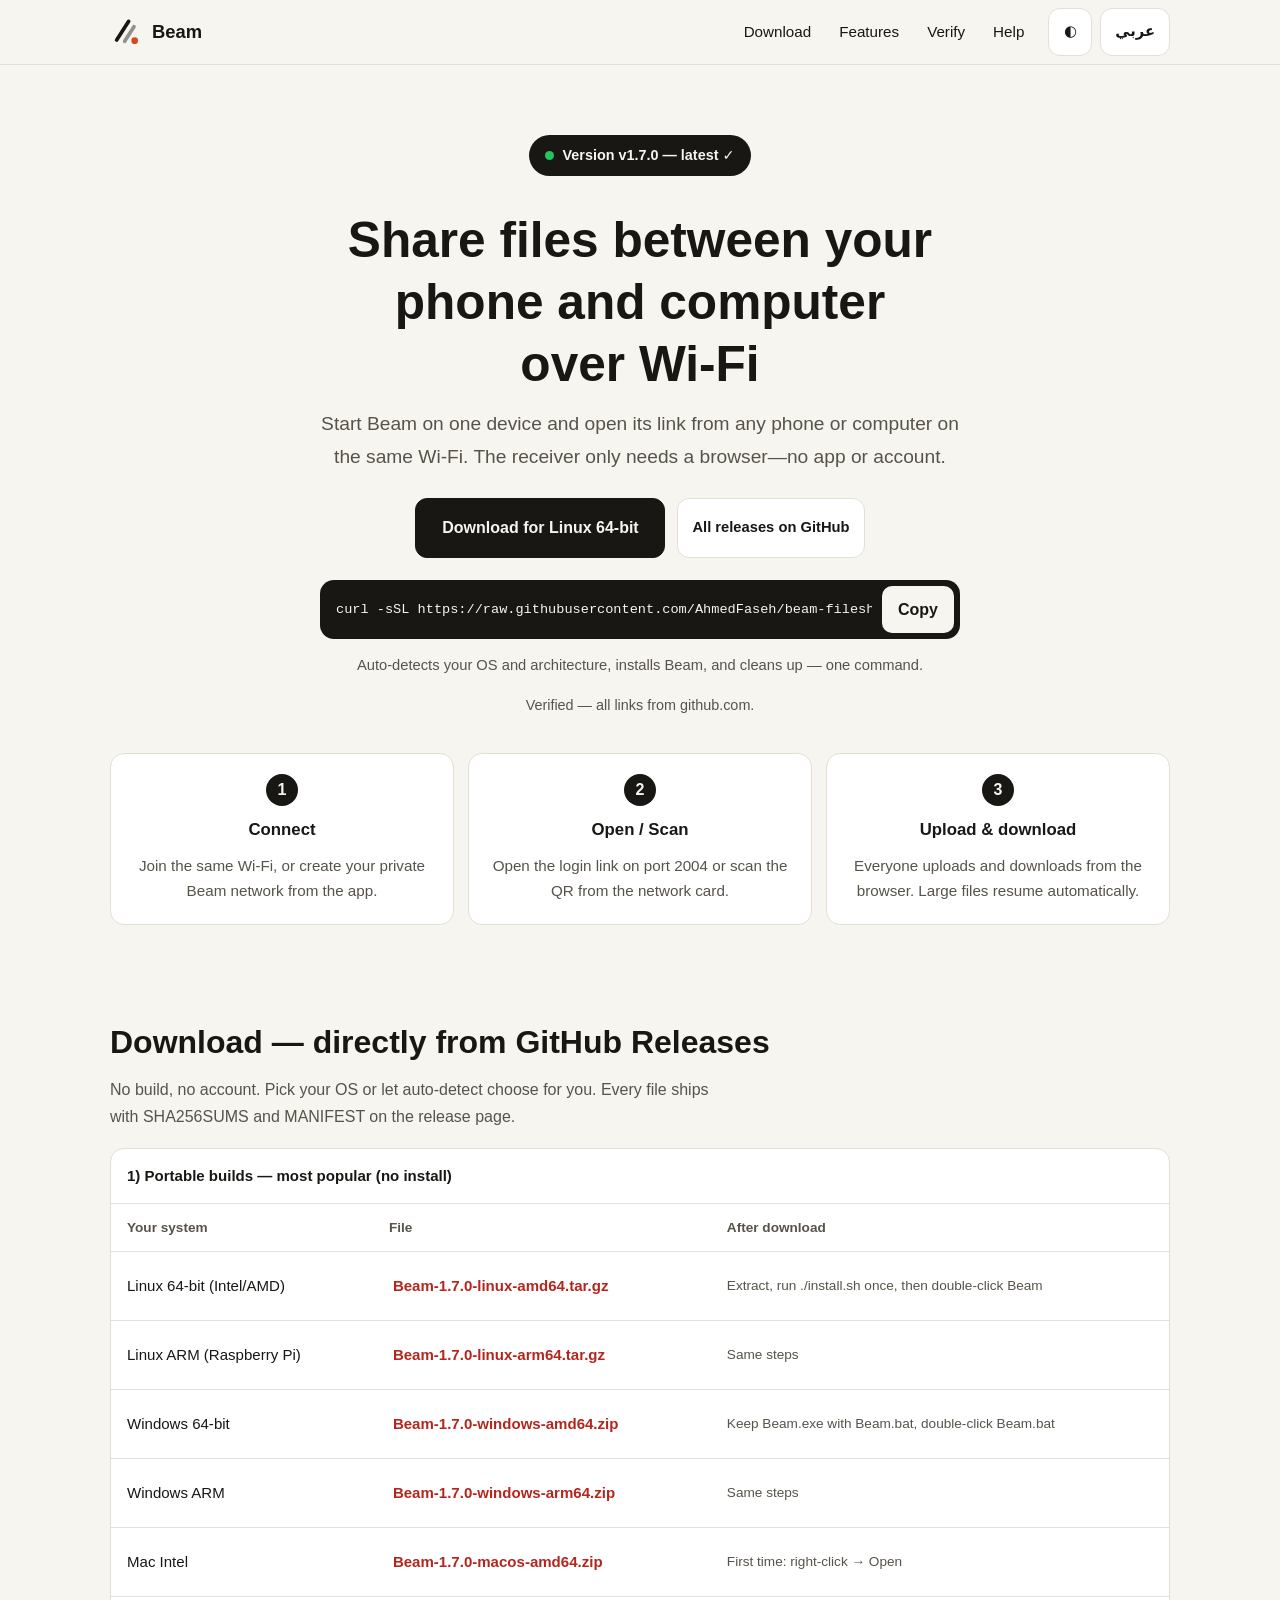
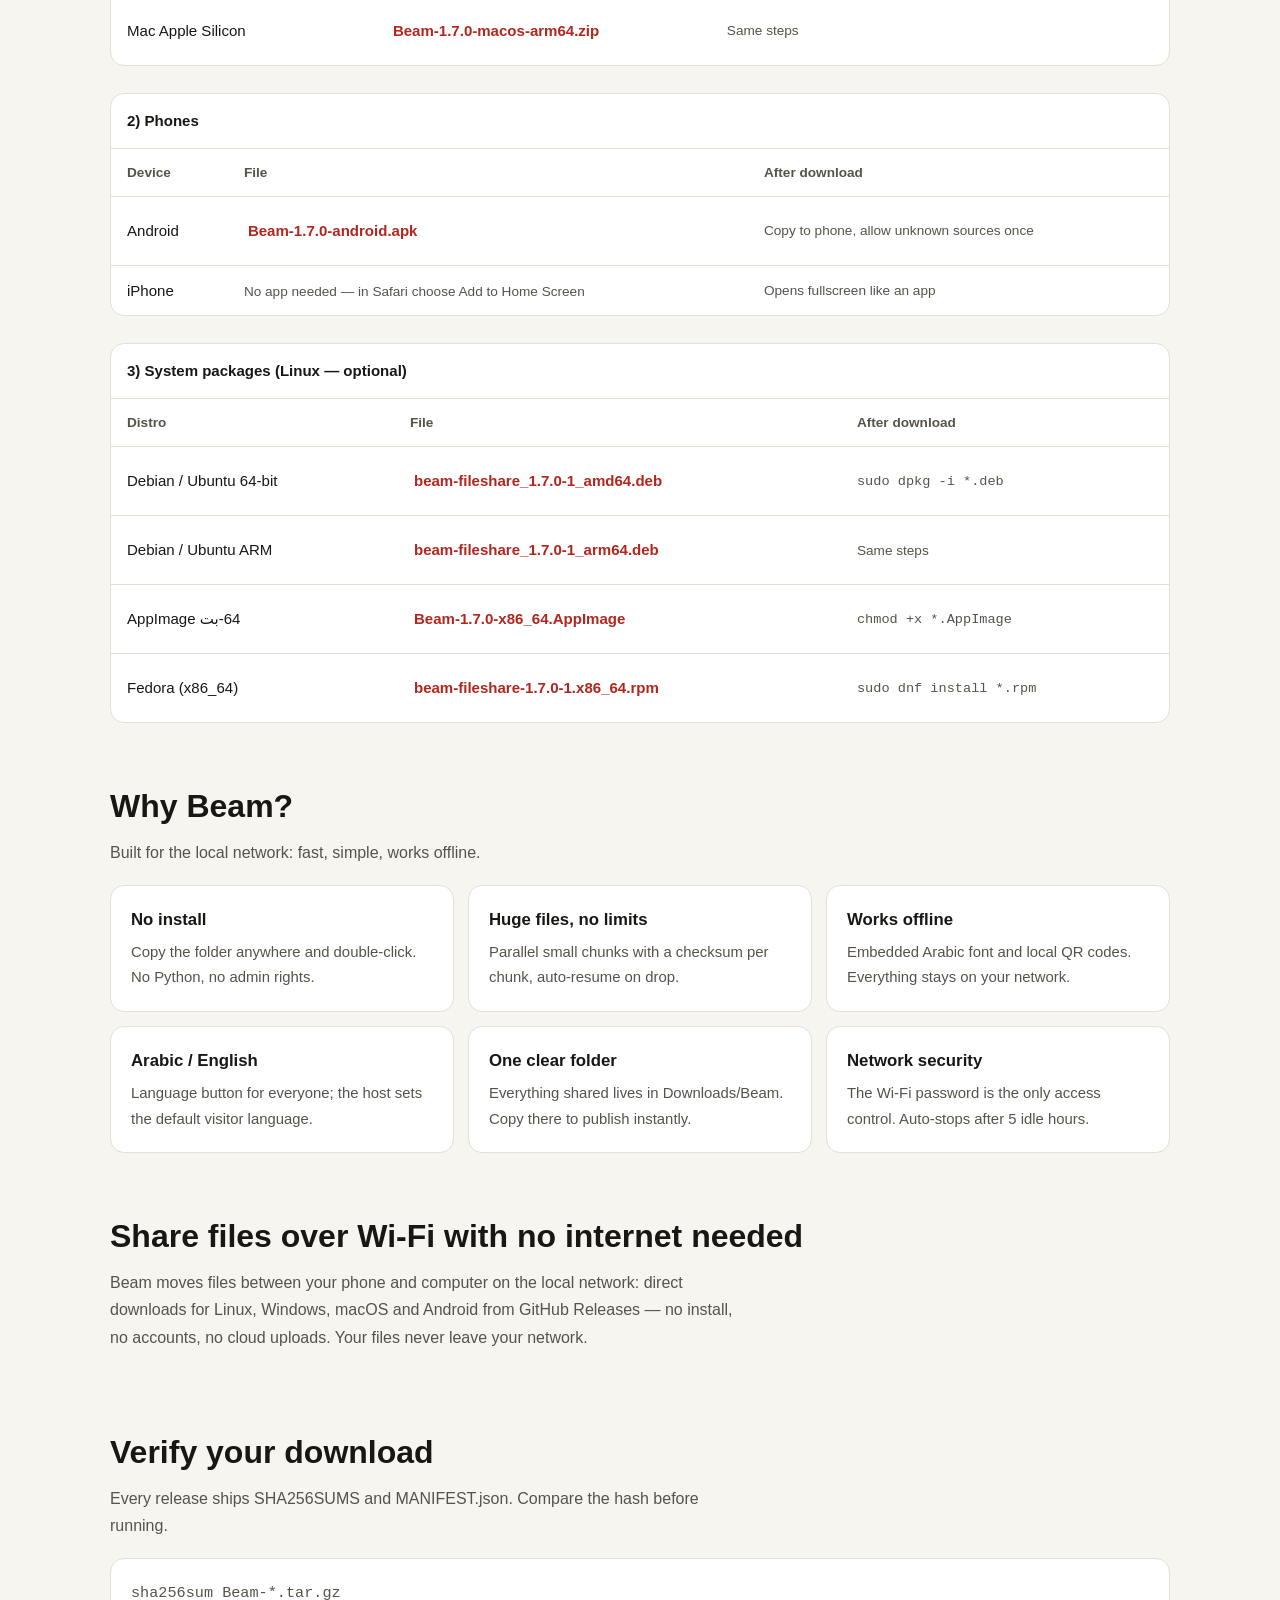
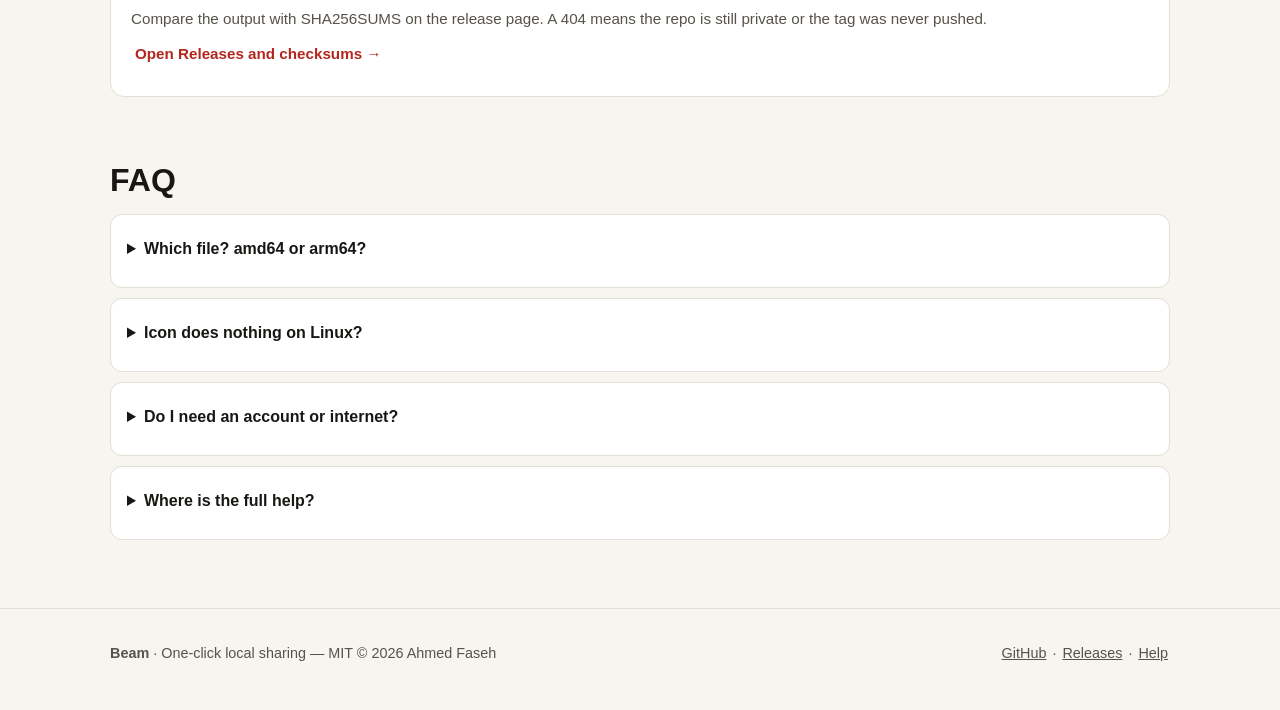
==== commit bf077f2d: "Clarify Wi-Fi file sharing value proposition" ====
--- a/index.html
+++ b/index.html
@@ -3,8 +3,8 @@
 <head>
 <meta charset="utf-8">
 <meta name="viewport" content="width=device-width,initial-scale=1">
-<title>Beam — Share files between your devices in one click</title>
-<meta name="description" content="Beam is one small program per OS for sharing files on your local network. No install, no accounts. Download for Linux, Windows, macOS and Android directly from GitHub Releases.">
+<title>Beam — Share files over Wi-Fi, no receiver app needed</title>
+<meta name="description" content="Share files between your phone and computer on the same Wi-Fi. The receiver only needs a browser. Free downloads for Linux, Windows, macOS and Android.">
 <link rel="canonical" href="https://omdaral.github.io/beam-website/">
 <link rel="alternate" hreflang="en" href="https://omdaral.github.io/beam-website/">
 <link rel="alternate" hreflang="ar" href="https://omdaral.github.io/beam-website/?lang=ar">
@@ -13,8 +13,8 @@
 <meta name="theme-color" content="#141210" media="(prefers-color-scheme: dark)">
 <meta property="og:type" content="website">
 <meta property="og:site_name" content="Beam">
-<meta property="og:title" content="Beam — Share files between your devices in one click">
-<meta property="og:description" content="One small program per OS. No install, no accounts. Direct downloads from GitHub Releases.">
+<meta property="og:title" content="Beam — Share files over Wi-Fi, no receiver app needed">
+<meta property="og:description" content="Share files on the same Wi-Fi. The receiver only needs a browser; no cloud upload or account.">
 <meta property="og:url" content="https://omdaral.github.io/beam-website/">
 <meta property="og:image" content="https://omdaral.github.io/beam-website/assets/og-cover.png">
 <meta property="og:image:width" content="1200">
@@ -24,8 +24,8 @@
 <meta property="og:locale:alternate" content="ar_AR">
 <meta name="twitter:card" content="summary_large_image">
 <meta name="twitter:image" content="https://omdaral.github.io/beam-website/assets/og-cover.png">
-<meta name="twitter:title" content="Beam — one-click local file sharing">
-<meta name="twitter:description" content="Download Beam for your OS straight from GitHub. No install, no accounts.">
+<meta name="twitter:title" content="Beam — local file sharing, no receiver app">
+<meta name="twitter:description" content="Share files across devices on the same Wi-Fi. Recipients only need a browser.">
 <link rel="icon" href="assets/logo.svg" type="image/svg+xml">
 <link rel="apple-touch-icon" href="assets/logo.svg">
 <link rel="manifest" href="manifest.webmanifest">
@@ -33,8 +33,8 @@
 <script>window.BEAM_STR={
     ar: {
       skip: "تخطَّ إلى المحتوى", nav_dl: "التحميل", nav_feat: "المميزات", nav_verify: "التحقق", nav_help: "المساعدة",
-      h1: "شارك ملفاتك بين أجهزتك بضغطة واحدة",
-      lead: "برنامج صغير واحد لكل نظام — بدون Python وبدون تثبيت. ملفاتك في مكان واحد تعرفه (Downloads/Beam)، وتعمل على شبكتك المحلية بدون حسابات.",
+      h1: "انقل ملفاتك بين الموبايل والكمبيوتر على نفس الواي فاي",
+      lead: "شغّل Beam على جهاز، وافتح الرابط من متصفح أي جهاز آخر على نفس شبكة الواي فاي. المستلم لا يحتاج تثبيت التطبيق أو حسابًا.",
       cta_all: "كل الإصدارات على GitHub", copy: "نسخ", copied: "تم النسخ ✓",
       oneline_hint: "يكتشف نظامك ومعماريتك تلقائياً ويثبّت Beam وينظّف — أمر واحد.",
       s1t: "اتصل", s1d: "انضم لنفس شبكة الواي فاي، أو أنشئ شبكة Beam الخاصة من البرنامج.",
@@ -69,8 +69,8 @@
     },
     en: {
       skip: "Skip to content", nav_dl: "Download", nav_feat: "Features", nav_verify: "Verify", nav_help: "Help",
-      h1: "Share files between your devices in one click",
-      lead: "One small program per OS — no Python, nothing to install. Your files live in one place you know (Downloads/Beam), on your local network with no accounts.",
+      h1: "Share files between your phone and computer over Wi-Fi",
+      lead: "Start Beam on one device and open its link from any phone or computer on the same Wi-Fi. The receiver only needs a browser—no app or account.",
       cta_all: "All releases on GitHub", copy: "Copy", copied: "Copied ✓",
       oneline_hint: "Auto-detects your OS and architecture, installs Beam, and cleans up — one command.",
       s1t: "Connect", s1d: "Join the same Wi-Fi, or create your private Beam network from the app.",
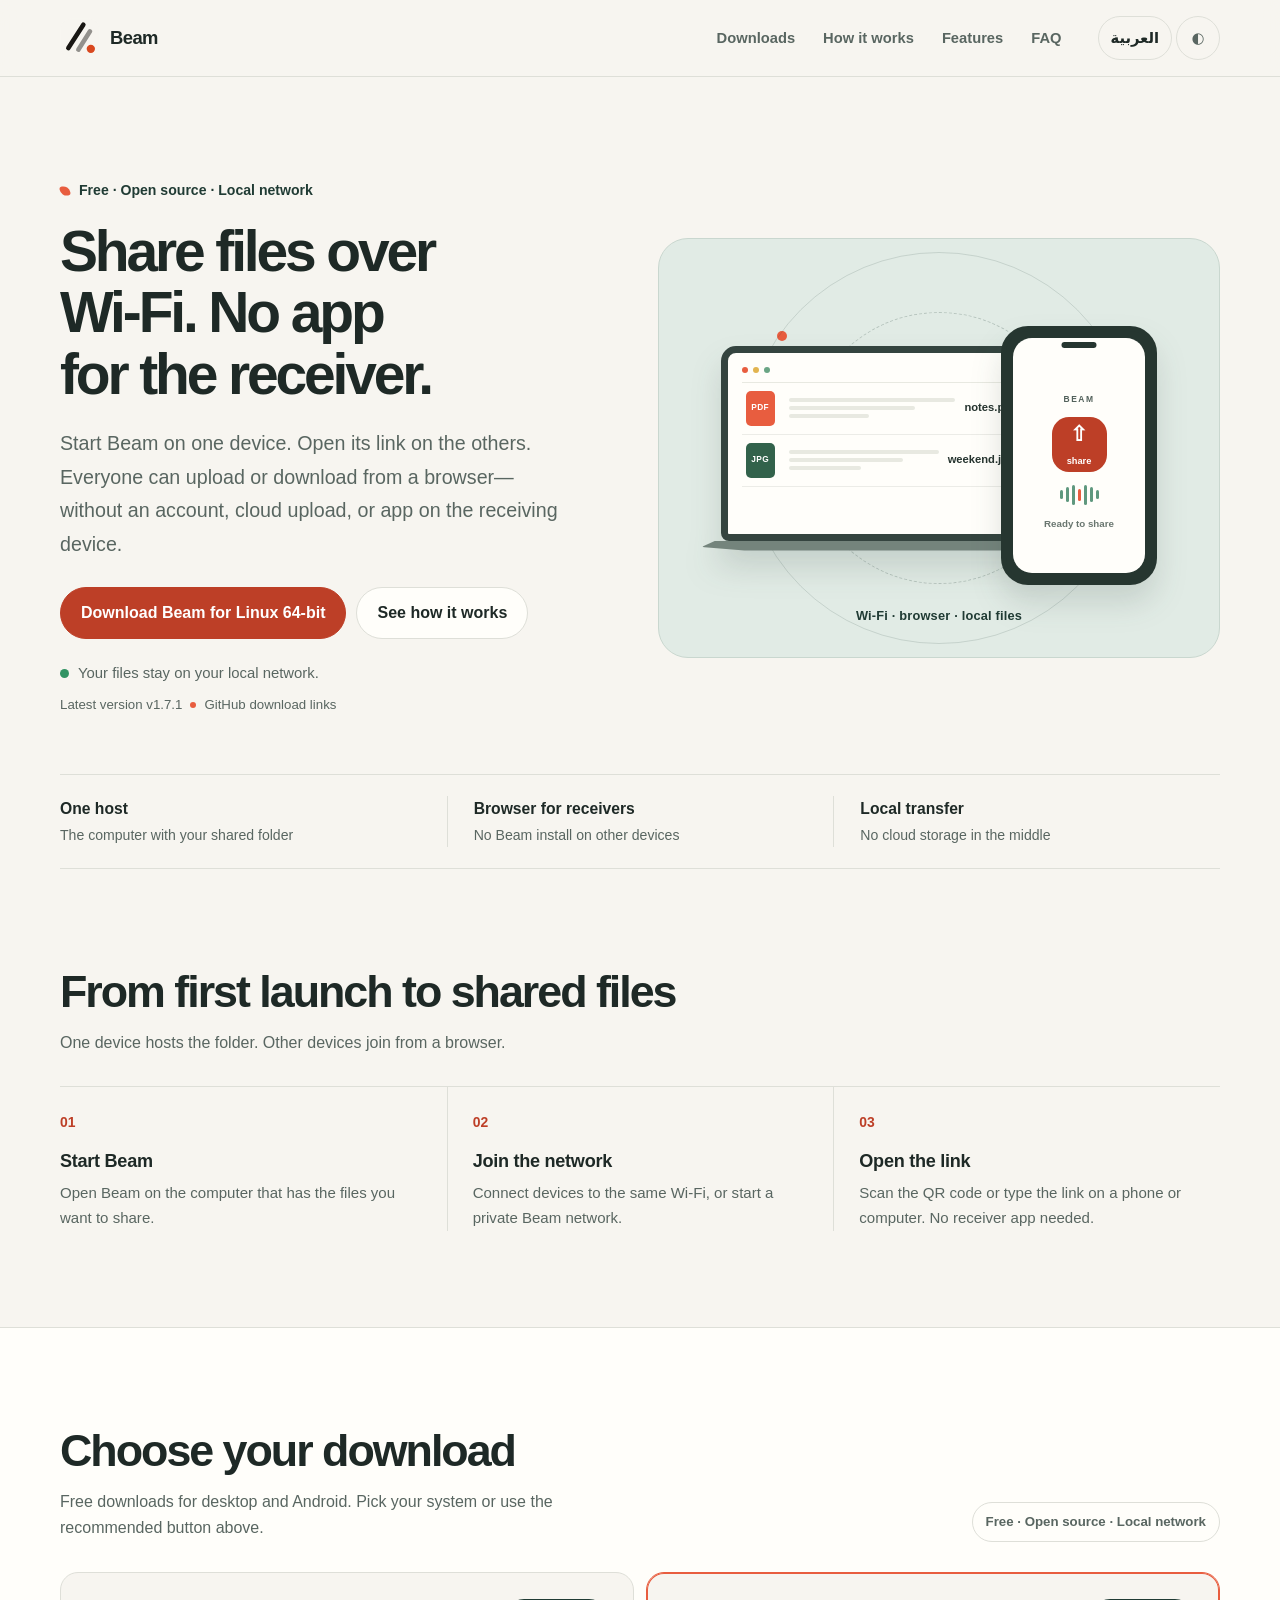
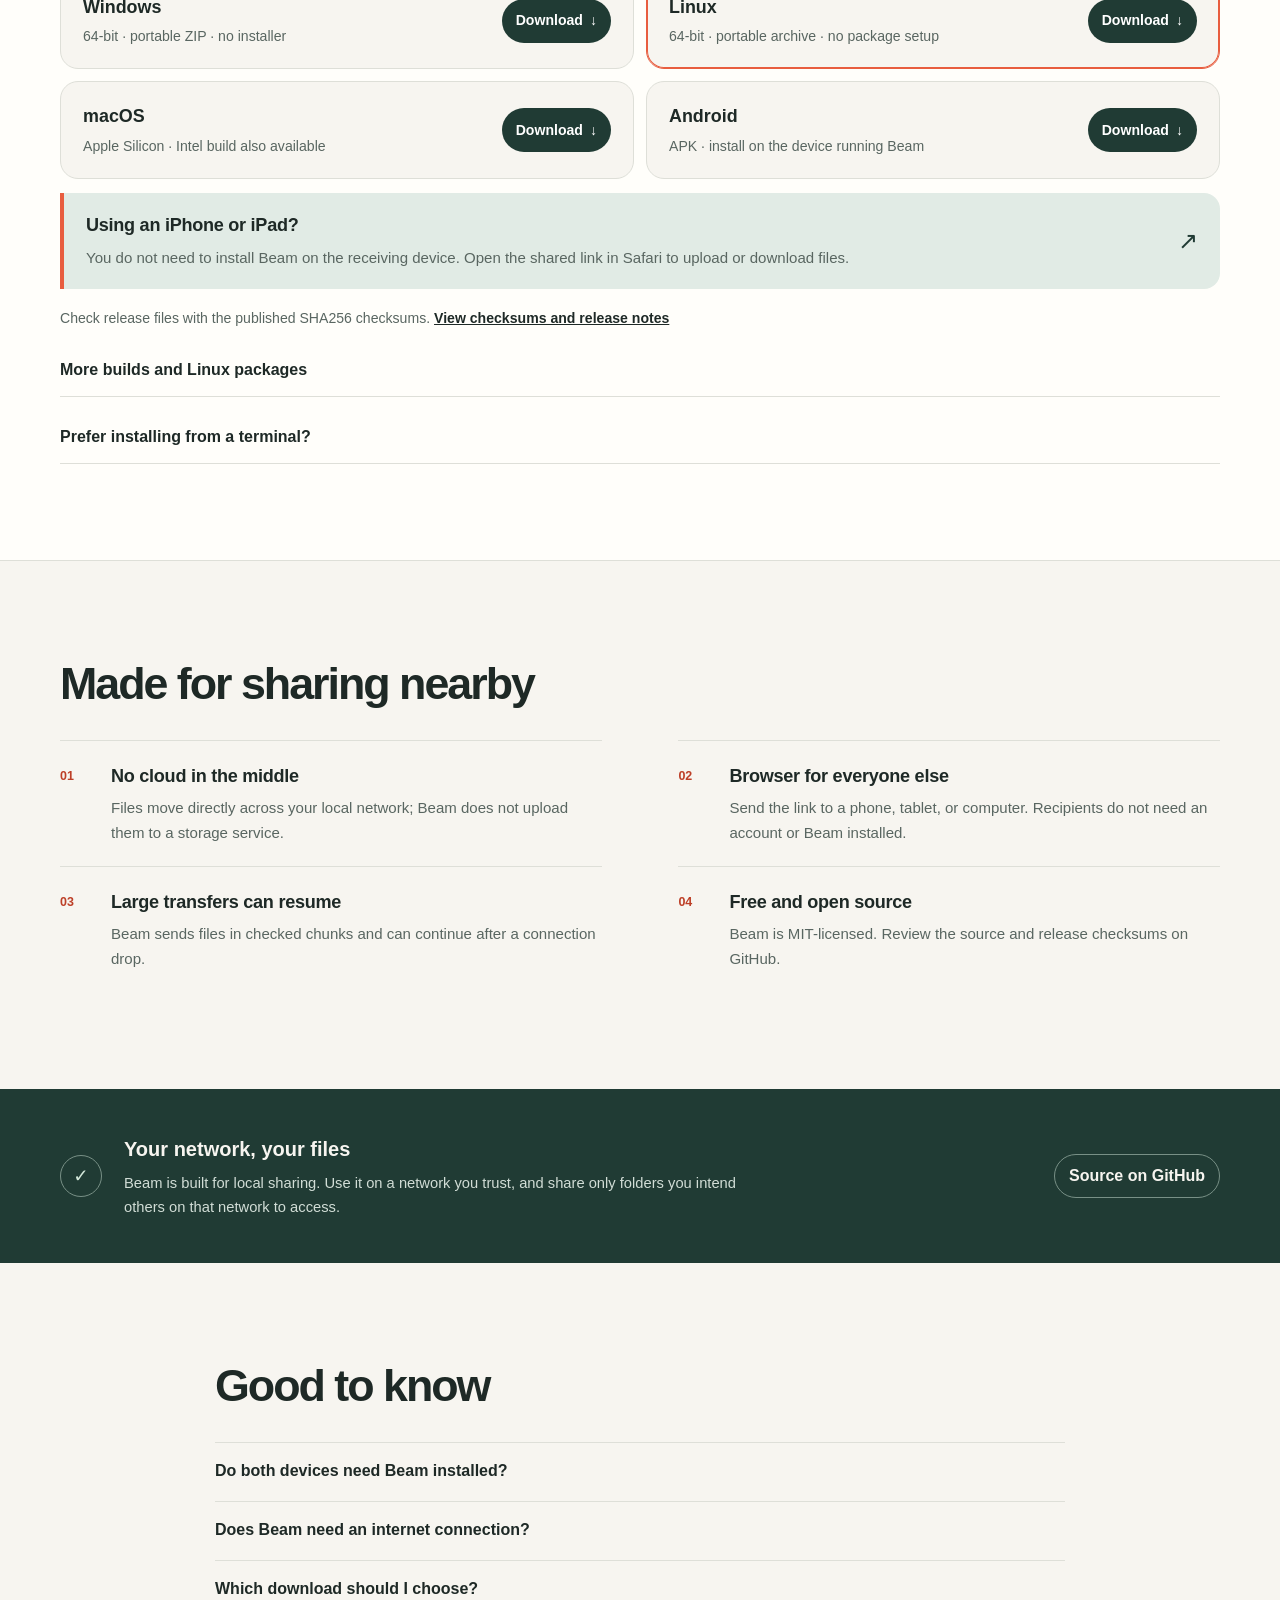
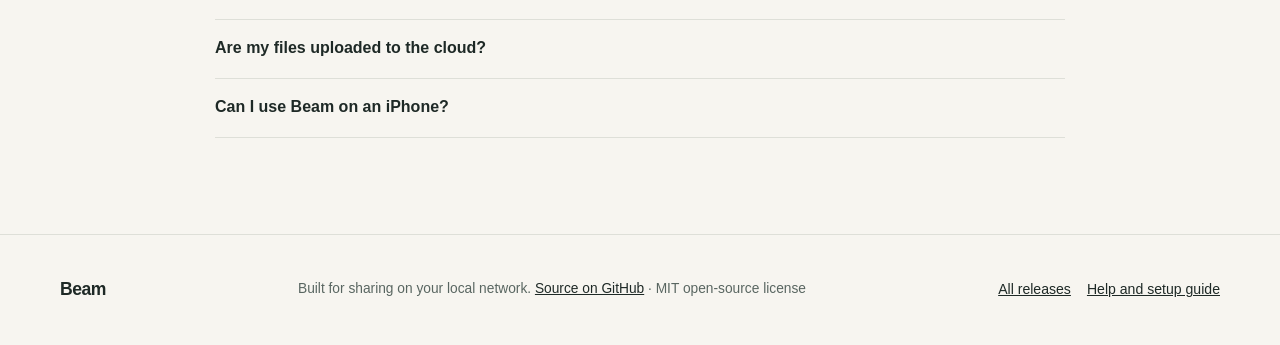
==== commit 09145ce9: "Improve contrast in device illustration" ====
--- a/index.html
+++ b/index.html
@@ -2,334 +2,379 @@
 <html lang="en" dir="ltr">
 <head>
 <meta charset="utf-8">
-<meta name="viewport" content="width=device-width,initial-scale=1">
-<title>Beam — Share files over Wi-Fi, no receiver app needed</title>
-<meta name="description" content="Share files between your phone and computer on the same Wi-Fi. The receiver only needs a browser. Free downloads for Linux, Windows, macOS and Android.">
+<meta name="viewport" content="width=device-width, initial-scale=1">
+<title>Beam — Share files between phone and computer over Wi‑Fi</title>
+<meta name="description" content="Send files between your phone and computer over a local Wi‑Fi network. Beam runs on one device; everyone else shares from a browser. No cloud upload or account.">
+<meta name="robots" content="index,follow,max-image-preview:large">
 <link rel="canonical" href="https://omdaral.github.io/beam-website/">
 <link rel="alternate" hreflang="en" href="https://omdaral.github.io/beam-website/">
-<link rel="alternate" hreflang="ar" href="https://omdaral.github.io/beam-website/?lang=ar">
+<link rel="alternate" hreflang="ar" href="https://omdaral.github.io/beam-website/ar/">
 <link rel="alternate" hreflang="x-default" href="https://omdaral.github.io/beam-website/">
-<meta name="theme-color" content="#F7F5F0" media="(prefers-color-scheme: light)">
-<meta name="theme-color" content="#141210" media="(prefers-color-scheme: dark)">
+<meta name="theme-color" content="#f7f5f0">
 <meta property="og:type" content="website">
+<meta name="referrer" content="strict-origin-when-cross-origin">
 <meta property="og:site_name" content="Beam">
-<meta property="og:title" content="Beam — Share files over Wi-Fi, no receiver app needed">
-<meta property="og:description" content="Share files on the same Wi-Fi. The receiver only needs a browser; no cloud upload or account.">
+<meta property="og:title" content="Beam — Share files between phone and computer over Wi‑Fi">
+<meta property="og:description" content="Local file sharing over Wi‑Fi. The receiver only needs a browser.">
 <meta property="og:url" content="https://omdaral.github.io/beam-website/">
 <meta property="og:image" content="https://omdaral.github.io/beam-website/assets/og-cover.png">
 <meta property="og:image:width" content="1200">
 <meta property="og:image:height" content="630">
-<meta property="og:image:alt" content="Beam — share files between your devices in one click">
+<meta property="og:image:alt" content="Illustration of a phone and computer sharing a file over a local Wi‑Fi connection">
 <meta property="og:locale" content="en_US">
 <meta property="og:locale:alternate" content="ar_AR">
 <meta name="twitter:card" content="summary_large_image">
+<meta name="twitter:title" content="Beam — Share files between phone and computer over Wi‑Fi">
+<meta name="twitter:description" content="Local file sharing over Wi‑Fi. The receiver only needs a browser.">
 <meta name="twitter:image" content="https://omdaral.github.io/beam-website/assets/og-cover.png">
-<meta name="twitter:title" content="Beam — local file sharing, no receiver app">
-<meta name="twitter:description" content="Share files across devices on the same Wi-Fi. Recipients only need a browser.">
 <link rel="icon" href="assets/logo.svg" type="image/svg+xml">
 <link rel="apple-touch-icon" href="assets/logo.svg">
 <link rel="manifest" href="manifest.webmanifest">
-<meta name="color-scheme" content="light dark">
-<script>window.BEAM_STR={
-    ar: {
-      skip: "تخطَّ إلى المحتوى", nav_dl: "التحميل", nav_feat: "المميزات", nav_verify: "التحقق", nav_help: "المساعدة",
-      h1: "انقل ملفاتك بين الموبايل والكمبيوتر على نفس الواي فاي",
-      lead: "شغّل Beam على جهاز، وافتح الرابط من متصفح أي جهاز آخر على نفس شبكة الواي فاي. المستلم لا يحتاج تثبيت التطبيق أو حسابًا.",
-      cta_all: "كل الإصدارات على GitHub", copy: "نسخ", copied: "تم النسخ ✓",
-      oneline_hint: "يكتشف نظامك ومعماريتك تلقائياً ويثبّت Beam وينظّف — أمر واحد.",
-      s1t: "اتصل", s1d: "انضم لنفس شبكة الواي فاي، أو أنشئ شبكة Beam الخاصة من البرنامج.",
-      s2t: "افتح / امسح", s2d: "افتح رابط الدخول على المنفذ 2004 أو امسح رمز QR من بطاقة الشبكة.",
-      s3t: "ارفع ونزّل", s3d: "الجميع يرفع ويحمّل من المتصفح. الملفات الكبيرة تُستأنف تلقائياً.",
-      dl_h: "التحميل — مباشرة من GitHub Releases",
-      dl_sub: "بدون بناء وبدون حساب. اختر نظامك، أو اترك الكشف التلقائي يختار لك. كل الملفات مرفقة مع بصمات SHA256 وMANIFEST في صفحة الإصدار.",
-      t1c: "1) النسخ المحمولة — الأكثر استخداماً (بدون تثبيت)",
-      col_sys: "نظامك", col_file: "الملف", col_run: "بعد التحميل", col_dev: "الجهاز", col_dist: "التوزيعة",
-      os_l64: "Linux ‏64-بت (Intel/AMD)", os_la: "Linux ‏ARM (Raspberry Pi)", os_w64: "Windows ‏64-بت", os_wa: "Windows ‏ARM", os_mi: "Mac ‏Intel", os_ms: "Mac ‏Apple Silicon",
-      run_l: "فك الضغط ثم ./install.sh ثم نقرة مزدوجة على Beam", run_same: "نفس الخطوات", run_w: "أبقِ Beam.exe مع Beam.bat وانقر Beam.bat", run_m: "أول مرة: كليك يمين ← Open",
-      t2c: "2) الهواتف", run_apk: "انسخه للهاتف واسمح بمصادر غير معروفة مرة واحدة", no_app: "لا يوجد تطبيق — من Safari اختر Add to Home Screen", run_ios: "يعمل بملء الشاشة مثل التطبيق",
-      t3c: "3) حزم النظام (Linux — اختياري)", d_deb64: "Debian / Ubuntu ‏64-بت", d_deba: "Debian / Ubuntu ‏ARM",
-      feat_h: "لماذا Beam؟", feat_sub: "مصمم للشبكة المحلية: سريع، بسيط، ويعمل دون إنترنت.",
-      seo_h: "برنامج مشاركة الملفات على شبكة الواي فاي بدون إنترنت",
-      seo_d: "Beam وسيلتك لنقل الملفات بين الهاتف والكمبيوتر على الشبكة المحلية: تحميل مباشر لأنظمة Linux وWindows وmacOS وAndroid من GitHub Releases، بدون تثبيت وبدون حسابات وبدون رفع إلى أي سحابة — ملفاتك لا تغادر شبكتك أبداً.",
-      f1t: "بدون تثبيت", f1d: "انسخ المجلد في أي مكان وانقر نقراً مزدوجاً. لا Python ولا صلاحيات مدير.",
-      f2t: "ملفات كبيرة بلا حدود", f2d: "رفع متوازٍ بقطع صغيرة مع بصمة لكل قطعة، واستئناف تلقائي عند الانقطاع.",
-      f3t: "يعمل دون إنترنت", f3d: "خط عربي مضمّن ورموز QR محلية. كل شيء يعمل على شبكتك فقط.",
-      f4t: "عربي / إنجليزي", f4d: "زر لغة للجميع في الأعلى، وصاحب الجهاز يحدد لغة الزوار الافتراضية.",
-      f5t: "مجلد واحد واضح", f5d: "كل المشاركات في Downloads/Beam. انسخ إليه من المضيف فتظهر للجميع فوراً.",
-      f6t: "أمان الشبكة", f6d: "كلمة سر الواي فاي هي التحكم الوحيد. إيقاف تلقائي بعد 5 ساعات خمول.",
-      ver_h: "تحقق من سلامة التحميل", ver_sub: "كل إصدار مرفق مع SHA256SUMS وMANIFEST.json. قارن البصمة قبل التشغيل.",
-      ver_hint: "قارن الناتج مع ملف SHA256SUMS في صفحة الإصدار. إذا ظهرت صفحة 404 فالمستودع ما زال خاصاً أو التاج لم يُدفع بعد.",
-      ver_link: "فتح صفحة Releases والبصمات ←",
-      help_h: "أسئلة شائعة",
-      q1t: "أي ملف أختار؟ amd64 أم arm64؟", q1d: "نفّذ uname -m: الناتج x86_64 يعني amd64، وaarch64/arm64 يعني arm64. أو استخدم أمر النقرة الواحدة بالأعلى فهو يكتشف تلقائياً.",
-      q2t: "الأيقونة لا تعمل على Linux؟", q2d: "نفّذ ./install.sh داخل المجلد ثم كليك يمين على الأيقونة ← Allow Launching. أو انقر ملف Beam مباشرة.",
-      q3t: "هل أحتاج حساباً أو إنترنت؟", q3d: "لا. الجميع على نفس الواي فاي يفتح الرابط ويبدأ الرفع والتحميل مباشرة. الأمان الوحيد هو كلمة سر الشبكة.",
-      q4t: "أين أجد المساعدة الكاملة؟", q4d: "الدليل الكامل في مستودع التطبيق:",
-      foot: "مشاركة محلية بضغطة واحدة — MIT © 2026 Ahmed Faseh", foot_rel: "الإصدارات", foot_help: "المساعدة"
-    },
-    en: {
-      skip: "Skip to content", nav_dl: "Download", nav_feat: "Features", nav_verify: "Verify", nav_help: "Help",
-      h1: "Share files between your phone and computer over Wi-Fi",
-      lead: "Start Beam on one device and open its link from any phone or computer on the same Wi-Fi. The receiver only needs a browser—no app or account.",
-      cta_all: "All releases on GitHub", copy: "Copy", copied: "Copied ✓",
-      oneline_hint: "Auto-detects your OS and architecture, installs Beam, and cleans up — one command.",
-      s1t: "Connect", s1d: "Join the same Wi-Fi, or create your private Beam network from the app.",
-      s2t: "Open / Scan", s2d: "Open the login link on port 2004 or scan the QR from the network card.",
-      s3t: "Upload & download", s3d: "Everyone uploads and downloads from the browser. Large files resume automatically.",
-      dl_h: "Download — directly from GitHub Releases",
-      dl_sub: "No build, no account. Pick your OS or let auto-detect choose for you. Every file ships with SHA256SUMS and MANIFEST on the release page.",
-      t1c: "1) Portable builds — most popular (no install)",
-      col_sys: "Your system", col_file: "File", col_run: "After download", col_dev: "Device", col_dist: "Distro",
-      os_l64: "Linux 64-bit (Intel/AMD)", os_la: "Linux ARM (Raspberry Pi)", os_w64: "Windows 64-bit", os_wa: "Windows ARM", os_mi: "Mac Intel", os_ms: "Mac Apple Silicon",
-      run_l: "Extract, run ./install.sh once, then double-click Beam", run_same: "Same steps", run_w: "Keep Beam.exe with Beam.bat, double-click Beam.bat", run_m: "First time: right-click → Open",
-      t2c: "2) Phones", run_apk: "Copy to phone, allow unknown sources once", no_app: "No app needed — in Safari choose Add to Home Screen", run_ios: "Opens fullscreen like an app",
-      t3c: "3) System packages (Linux — optional)", d_deb64: "Debian / Ubuntu 64-bit", d_deba: "Debian / Ubuntu ARM",
-      feat_h: "Why Beam?", feat_sub: "Built for the local network: fast, simple, works offline.",
-      seo_h: "Share files over Wi-Fi with no internet needed",
-      seo_d: "Beam moves files between your phone and computer on the local network: direct downloads for Linux, Windows, macOS and Android from GitHub Releases — no install, no accounts, no cloud uploads. Your files never leave your network.",
-      f1t: "No install", f1d: "Copy the folder anywhere and double-click. No Python, no admin rights.",
-      f2t: "Huge files, no limits", f2d: "Parallel small chunks with a checksum per chunk, auto-resume on drop.",
-      f3t: "Works offline", f3d: "Embedded Arabic font and local QR codes. Everything stays on your network.",
-      f4t: "Arabic / English", f4d: "Language button for everyone; the host sets the default visitor language.",
-      f5t: "One clear folder", f5d: "Everything shared lives in Downloads/Beam. Copy there to publish instantly.",
-      f6t: "Network security", f6d: "The Wi-Fi password is the only access control. Auto-stops after 5 idle hours.",
-      ver_h: "Verify your download", ver_sub: "Every release ships SHA256SUMS and MANIFEST.json. Compare the hash before running.",
-      ver_hint: "Compare the output with SHA256SUMS on the release page. A 404 means the repo is still private or the tag was never pushed.",
-      ver_link: "Open Releases and checksums →",
-      help_h: "FAQ",
-      q1t: "Which file? amd64 or arm64?", q1d: "Run uname -m: x86_64 means amd64, aarch64/arm64 means arm64. Or use the one-liner above — it detects automatically.",
-      q2t: "Icon does nothing on Linux?", q2d: "Run ./install.sh inside the folder, then right-click the icon → Allow Launching. Or launch the Beam binary directly.",
-      q3t: "Do I need an account or internet?", q3d: "No. Everyone on the same Wi-Fi opens the link and starts sharing. The only security is the network password.",
-      q4t: "Where is the full help?", q4d: "Full guide in the app repo:",
-      foot: "One-click local sharing — MIT © 2026 Ahmed Faseh", foot_rel: "Releases", foot_help: "Help"
-    }
-  };</script>
-<script type="application/ld+json">{"@context":"https://schema.org","@type":"SoftwareApplication","name":"Beam","alternateName":"Beam FileShare","operatingSystem":["Linux","Windows","macOS","Android"],"applicationCategory":"UtilitiesApplication","inLanguage":["en","ar"],"license":"https://opensource.org/licenses/MIT","softwareVersion":"1.7.0","url":"https://omdaral.github.io/beam-website/","offers":{"@type":"Offer","price":"0","priceCurrency":"USD"},"downloadUrl":"https://github.com/AhmedFaseh/beam-fileshare/releases/latest","codeRepository":"https://github.com/AhmedFaseh/beam-fileshare","sameAs":["https://github.com/AhmedFaseh/beam-fileshare"]}</script>
+<script>(function(){var l=new URLSearchParams(location.search).get("lang");var a=/\/ar\/?$/.test(location.pathname);if(l==="ar"&&!a)location.replace("ar/");else if(l==="en"&&a)location.replace("../");})();</script>
 <style>
-:root{--paper:#F7F5F0;--card:#FFFFFF;--ink:#191714;--muted:#57534A;--line:#E4DFD5;--badge:#B3261E;--accent:#D9481F;--ok:#1E7B44;--focus:#0B5FFF;--radius:14px;--max:1100px}
-@media(prefers-color-scheme:dark){:root{--paper:#141210;--card:#1E1A15;--ink:#F2EDE3;--muted:#C9C1B3;--line:#3A332B;--badge:#FF6B4A;--accent:#FF6B4A}}
-[data-theme="light"]{--paper:#F7F5F0;--card:#FFFFFF;--ink:#191714;--muted:#57534A;--line:#E4DFD5;--badge:#B3261E;--accent:#D9481F}
-[data-theme="dark"]{--paper:#141210;--card:#1E1A15;--ink:#F2EDE3;--muted:#C9C1B3;--line:#3A332B;--badge:#FF6B4A;--accent:#FF6B4A}
-*{box-sizing:border-box}
-html{scroll-behavior:smooth}
-@media(prefers-reduced-motion:reduce){html{scroll-behavior:auto}*{animation:none!important;transition:none!important}}
-body{margin:0;background:var(--paper);color:var(--ink);font-family:"Segoe UI",Tahoma,Arial,"Cairo",system-ui,-apple-system,sans-serif;line-height:1.7}
-.skip{position:absolute;inset-inline-start:12px;top:-60px;background:var(--ink);color:var(--paper);padding:10px 16px;border-radius:10px;z-index:99;text-decoration:none;transition:top .15s}
-.skip:focus{top:12px;color:var(--paper)}
-a{color:inherit}
-a:focus-visible,button:focus-visible{outline:3px solid var(--focus);outline-offset:3px;border-radius:8px}
-.wrap{max-width:var(--max);margin-inline:auto;padding-inline:20px}
-header.top{position:sticky;top:0;z-index:50;background:color-mix(in srgb,var(--paper) 92%,transparent);backdrop-filter:blur(8px);border-bottom:1px solid var(--line)}
-.bar{display:flex;align-items:center;gap:12px;min-height:64px}
-.brand{display:flex;align-items:center;gap:10px;text-decoration:none;font-weight:800;font-size:1.15rem}
-.brand svg{width:32px;height:32px;flex:none}
-nav.main{margin-inline-start:auto;display:flex;gap:4px;flex-wrap:wrap}
-nav.main a{text-decoration:none;padding:10px 12px;border-radius:10px;font-size:.95rem;min-height:44px;display:inline-flex;align-items:center}
-nav.main a:hover{background:var(--card);border:1px solid var(--line);padding:9px 11px}
-.btns{display:flex;gap:8px;align-items:center}
-.btn{appearance:none;border:1px solid var(--line);background:var(--card);color:var(--ink);border-radius:12px;padding:10px 14px;font:inherit;font-size:.92rem;font-weight:700;cursor:pointer;min-height:44px;min-width:44px;text-decoration:none;display:inline-flex;align-items:center;justify-content:center;gap:8px}
-.btn.primary{background:var(--ink);color:var(--paper);border-color:var(--ink);min-height:52px;padding:12px 22px;font-size:1rem}
-.btn:hover{border-color:var(--ink)}
-.hero{padding:56px 0 28px;text-align:center}
-.badge{display:inline-flex;align-items:center;gap:8px;background:var(--ink);color:var(--paper);border-radius:999px;padding:8px 16px;font-size:.9rem;font-weight:700}
-.badge .dot{width:9px;height:9px;border-radius:50%;background:#22c55e;flex:none}
-h1{font-size:clamp(1.9rem,5vw,3.1rem);line-height:1.25;margin:20px auto 12px;max-width:22ch;font-weight:900}
-.lead{color:var(--muted);font-size:clamp(1rem,2.4vw,1.2rem);max-width:60ch;margin:0 auto 24px}
-.cta{display:flex;gap:12px;justify-content:center;flex-wrap:wrap;margin-bottom:20px;min-height:60px}
-.btn.primary{min-width:250px}
-.note{font-size:.92rem;color:var(--muted)}
-.cmd{max-width:640px;margin:22px auto 0;background:var(--ink);color:#F7F5F0;border-radius:var(--radius);padding:6px 6px 6px 16px;display:flex;align-items:center;gap:10px;direction:ltr}
-[dir="rtl"] .cmd{padding:6px 16px 6px 6px}
-.cmd code{flex:1;overflow-x:auto;white-space:nowrap;font-family:ui-monospace,Consolas,monospace;font-size:.85rem;text-align:left}
-.cmd button{background:#F7F5F0;color:#191714;border:0;border-radius:10px;padding:10px 16px;font:inherit;font-weight:800;cursor:pointer;min-height:44px}
-.grid3{display:grid;grid-template-columns:repeat(3,1fr);gap:14px;margin:34px 0}
-@media(max-width:760px){.grid3{grid-template-columns:1fr}nav.main{display:none}.cta{flex-direction:column;align-items:stretch}.cta .btn{width:100%}}
-.card{background:var(--card);border:1px solid var(--line);border-radius:var(--radius);padding:20px}
-.card h2,.card h3{margin:0 0 8px;font-size:1.05rem}
-.card p{margin:0;color:var(--muted);font-size:.95rem}
-.step-n{display:inline-flex;width:32px;height:32px;border-radius:50%;background:var(--ink);color:var(--paper);align-items:center;justify-content:center;font-weight:900;margin-bottom:10px}
-section.block{padding:28px 0}
-section.block>h2{font-size:clamp(1.4rem,3.4vw,2rem);margin:0 0 6px;font-weight:900}
-.sub{color:var(--muted);margin:0 0 18px;max-width:70ch}
-.tablewrap{overflow-x:auto;border:1px solid var(--line);border-radius:var(--radius);background:var(--card)}
-table{width:100%;border-collapse:collapse;min-width:640px;font-size:.94rem}
-caption{text-align:start;padding:14px 16px;font-weight:800;border-bottom:1px solid var(--line)}
-th,td{text-align:start;padding:12px 16px;border-bottom:1px solid var(--line);vertical-align:middle}
-th[scope]{font-size:.85rem;color:var(--muted);font-weight:700}
-tbody tr:last-child td{border-bottom:0}
-.dl{display:inline-flex;align-items:center;gap:6px;font-weight:700;color:var(--badge);text-decoration:none;padding:8px 4px;min-height:44px}
-.tablewrap td:nth-child(2){white-space:nowrap}
-.dl:hover{text-decoration:underline}
-.hint{font-size:.85rem;color:var(--muted)}
-.feats{display:grid;grid-template-columns:repeat(3,1fr);gap:14px}
-@media(max-width:760px){.feats{grid-template-columns:1fr}}
-.feats h3{margin:0 0 6px}
-.feats p{margin:0;color:var(--muted);font-size:.93rem}
-details{background:var(--card);border:1px solid var(--line);border-radius:12px;padding:14px 16px;margin-bottom:10px}
-summary{cursor:pointer;font-weight:800;padding:6px 0;min-height:44px}
-footer{border-top:1px solid var(--line);margin-top:30px;padding:26px 0 40px;color:var(--muted);font-size:.9rem}
-footer .row{display:flex;gap:16px;flex-wrap:wrap;align-items:center;justify-content:space-between}
-footer a{padding:6px 2px;min-height:32px;display:inline-block}
-.sr{position:absolute;width:1px;height:1px;overflow:hidden;clip:rect(0 0 0 0);white-space:nowrap}
-.status{font-size:.9rem;color:var(--muted);margin-top:10px;min-height:1.8em}
+:root {
+  color-scheme: light;
+  --paper: #f7f5f0;
+  --surface: #fffefa;
+  --ink: #1e2926;
+  --muted: #596661;
+  --line: #dedfd8;
+  --accent: #e85d3f;
+  --accent-dark: #bd3f27;
+  --mint: #e1ebe5;
+  --forest: #203b34;
+  --focus: #1769aa;
+  --radius: 20px;
+  --max: 1160px;
+}
+:root[data-theme="dark"] {
+  color-scheme: dark;
+  --paper: #17201e;
+  --surface: #202b28;
+  --ink: #f3f2eb;
+  --muted: #c0cbc5;
+  --line: #3e4c46;
+  --accent: #ff8263;
+  --accent-dark: #ffab93;
+  --mint: #263b34;
+  --forest: #101714;
+  --focus: #91caff;
+}
+* { box-sizing: border-box; }
+html { scroll-behavior: smooth; scroll-padding-top: 92px; }
+body { margin: 0; background: var(--paper); color: var(--ink); font-family: "Segoe UI", Tahoma, Arial, system-ui, sans-serif; font-size: 16px; line-height: 1.65; }
+a { color: inherit; }
+a:focus-visible, button:focus-visible, summary:focus-visible { outline: 3px solid var(--focus); outline-offset: 3px; }
+button, a { -webkit-tap-highlight-color: transparent; touch-action: manipulation; }
+.wrap { width: min(var(--max), 100% - 40px); margin-inline: auto; }
+.skip { position: absolute; z-index: 100; inset-block-start: -60px; inset-inline-start: 12px; padding: 10px 16px; color: var(--surface); background: var(--ink); border-radius: 8px; }
+.skip:focus { inset-block-start: 12px; }
+.top { position: sticky; z-index: 20; inset-block-start: 0; background: color-mix(in srgb, var(--paper) 94%, transparent); border-bottom: 1px solid var(--line); backdrop-filter: blur(14px); }
+.bar { min-height: 76px; display: flex; align-items: center; gap: 24px; }
+.brand, .footer-brand { display: inline-flex; align-items: center; gap: 10px; text-decoration: none; font-size: 1.15rem; font-weight: 800; letter-spacing: -.03em; }
+.brand img { flex: none; border-radius: 12px; }
+.main-nav { margin-inline-start: auto; display: flex; align-items: center; gap: 4px; }
+.main-nav a, .lang, .theme { min-height: 44px; display: inline-flex; align-items: center; justify-content: center; padding: 8px 12px; color: var(--muted); background: transparent; border: 0; border-radius: 999px; text-decoration: none; font: inherit; font-size: .92rem; font-weight: 650; }
+.main-nav a:hover, .lang:hover, .theme:hover { background: var(--mint); color: var(--ink); }
+.controls { display: flex; align-items: center; gap: 4px; }
+.theme { min-width: 44px; border: 1px solid var(--line); cursor: pointer; }
+.lang { color: var(--ink); border: 1px solid var(--line); }
+.hero { display: grid; grid-template-columns: minmax(0, .95fr) minmax(420px, 1.05fr); align-items: center; gap: clamp(36px, 7vw, 92px); padding-block: clamp(52px, 8vw, 104px) 58px; }
+.hero-copy { max-width: 570px; }
+.eyebrow { margin: 0 0 18px; display: flex; align-items: center; gap: 9px; color: var(--forest); font-size: .88rem; font-weight: 750; }
+.eyebrow-mark { width: 10px; height: 10px; display: inline-block; border-radius: 3px 8px 3px 8px; background: var(--accent); transform: rotate(-12deg); }
+h1, h2, h3, p { overflow-wrap: anywhere; }
+h1 { max-width: 18ch; margin: 0; font-size: clamp(2.45rem, 4.45vw, 4.05rem); letter-spacing: -.055em; line-height: 1.08; text-wrap: balance; }
+.lead { max-width: 56ch; margin: 22px 0 26px; color: var(--muted); font-size: clamp(1.05rem, 1.7vw, 1.23rem); line-height: 1.7; }
+.hero-actions { display: flex; flex-wrap: wrap; align-items: center; gap: 10px; }
+.button { min-height: 52px; display: inline-flex; align-items: center; justify-content: center; padding: 12px 20px; border: 1px solid var(--line); border-radius: 999px; text-decoration: none; font-weight: 750; transition: background-color .15s ease, border-color .15s ease, transform .15s ease; }
+.button:hover { transform: translateY(-1px); }
+.button.primary { color: #fff; background: var(--accent-dark); border-color: var(--accent-dark); }
+.button.primary:hover { background: var(--accent); border-color: var(--accent); }
+.button.secondary { color: var(--ink); background: var(--surface); }
+.button.secondary:hover { border-color: var(--ink); }
+.hero-note { display: flex; align-items: center; gap: 9px; margin: 22px 0 8px; color: var(--muted); font-size: .93rem; }
+.local-dot, .status-dot { width: 9px; height: 9px; flex: none; border-radius: 50%; background: #319363; }
+.release-line { display: flex; flex-wrap: wrap; align-items: center; gap: 8px; margin: 0; color: var(--muted); font-size: .83rem; }
+.status-dot { width: 6px; height: 6px; background: var(--accent); }
+.transfer-visual { min-height: 420px; position: relative; display: grid; place-items: center; margin: 0; overflow: hidden; isolation: isolate; border: 1px solid #c9d7cf; border-radius: 30px; background: var(--mint); }
+.transfer-visual::before { content: ""; position: absolute; width: 390px; height: 390px; border: 1px solid color-mix(in srgb, var(--forest) 14%, transparent); border-radius: 50%; }
+.transfer-visual::after { content: ""; position: absolute; width: 270px; height: 270px; border: 1px dashed color-mix(in srgb, var(--forest) 22%, transparent); border-radius: 50%; }
+.orbit { position: absolute; z-index: -1; width: 10px; height: 10px; border-radius: 50%; background: var(--accent); }
+.orbit-one { inset-block-start: 22%; inset-inline-start: 21%; }
+.orbit-two { inset-block-end: 25%; inset-inline-end: 17%; width: 7px; height: 7px; background: var(--forest); }
+.device { position: absolute; z-index: 2; filter: drop-shadow(0 18px 15px rgb(32 59 52 / .14)); }
+.laptop { width: 57%; inset-inline-start: 11%; inset-block-end: 106px; }
+.screen { min-height: 195px; padding: 14px 14px 10px; border: 7px solid #34443f; border-radius: 15px 15px 8px 8px; background: #fffefa; }
+.screen-top { display: flex; gap: 5px; height: 16px; border-bottom: 1px solid #e8e9e1; }
+.screen-top i { width: 6px; height: 6px; border-radius: 50%; background: #e85d3f; }
+.screen-top i:nth-child(2) { background: #e2b44f; }
+.screen-top i:nth-child(3) { background: #6aa584; }
+.screen-file { min-height: 52px; display: grid; grid-template-columns: 34px 1fr auto; align-items: center; gap: 9px; padding: 7px 4px; border-bottom: 1px solid #ecece7; color: #26342f; font: 600 .7rem/1.2 "Segoe UI", Arial, sans-serif; }
+.file-icon { width: 29px; height: 35px; display: grid; place-items: center; color: #fff; background: #e85d3f; border-radius: 5px; font-size: .52rem; letter-spacing: .04em; }
+.image-icon { background: #32624b; }
+.file-lines { display: grid; gap: 4px; }
+.file-lines i { width: 100%; height: 4px; border-radius: 3px; background: #e8e9e1; }
+.file-lines i:nth-child(2) { width: 76%; }
+.file-lines i:nth-child(3) { width: 48%; }
+.laptop-base { height: 10px; margin-inline: -6%; border-radius: 0 0 18px 18px; background: #74847c; clip-path: polygon(4% 0,96% 0,100% 65%,88% 100%,12% 100%,0 65%); }
+.phone { width: 28%; inset-inline-end: 11%; inset-block-end: 72px; padding: 7px; border: 5px solid #263630; border-radius: 27px; background: #263630; }
+.phone-camera { position: absolute; z-index: 4; width: 35px; height: 6px; inset-block-start: 11px; inset-inline-start: 50%; transform: translateX(-50%); border-radius: 99px; background: #263630; }
+.phone-screen { min-height: 235px; display: flex; flex-direction: column; align-items: center; justify-content: center; gap: 13px; padding: 23px 7px 10px; border-radius: 19px; color: #283831; background: #fffefa; font: 600 .61rem/1.2 "Segoe UI", Arial, sans-serif; }
+.phone-label { color: #52615b; font-size: .53rem; letter-spacing: .18em; }
+.phone-file { width: 55px; height: 55px; display: grid; place-items: center; color: #fff; background: var(--accent-dark); border-radius: 17px; font-size: 1.3rem; }
+.phone-file b { color: #fff; font-size: .58rem; }
+.phone-wave { height: 20px; display: flex; align-items: center; gap: 3px; }
+.phone-wave i { width: 3px; height: 9px; border-radius: 3px; background: #5f987e; }
+.phone-wave i:nth-child(2), .phone-wave i:nth-child(6) { height: 15px; }
+.phone-wave i:nth-child(3), .phone-wave i:nth-child(5) { height: 20px; }
+.phone-wave i:nth-child(4) { height: 12px; background: var(--accent); }
+.phone-ready { color: #69766f; }
+.beam-link { position: absolute; z-index: 1; width: 24%; inset-inline-start: 47%; inset-block-end: 211px; border-top: 2px dashed var(--accent); }
+.beam-link span { position: absolute; inset-inline-start: 45%; inset-block-start: -11px; padding: 0 7px; color: var(--accent-dark); background: var(--mint); letter-spacing: .15em; }
+.transfer-caption { position: absolute; inset-block-end: 30px; color: var(--forest); font-size: .8rem; font-weight: 750; letter-spacing: .015em; }
+.proof { display: grid; grid-template-columns: repeat(3,1fr); padding-block: 21px; border-block: 1px solid var(--line); }
+.proof p { display: grid; gap: 2px; margin: 0; padding-inline: 26px; border-inline-start: 1px solid var(--line); }
+.proof p:first-child { padding-inline-start: 0; border-inline-start: 0; }
+.proof strong { font-size: .98rem; }
+.proof span { color: var(--muted); font-size: .88rem; }
+.section { padding-block: clamp(58px, 8vw, 96px); }
+.section-heading { max-width: 710px; margin-block-end: 30px; }
+.section-heading h2 { margin: 0; font-size: clamp(1.9rem, 3.5vw, 2.8rem); letter-spacing: -.045em; line-height: 1.18; text-wrap: balance; }
+.section-heading p { max-width: 62ch; margin: 12px 0 0; color: var(--muted); }
+.steps { display: grid; grid-template-columns: repeat(3,1fr); gap: 0; margin: 0; padding: 0; list-style: none; border-block-start: 1px solid var(--line); }
+.steps li { padding: 22px 25px 0; border-inline-start: 1px solid var(--line); }
+.steps li:first-child { padding-inline-start: 0; border-inline-start: 0; }
+.step-no { color: var(--accent-dark); font-size: .87rem; font-weight: 800; font-variant-numeric: tabular-nums; }
+.steps h3, .feature h3, .phone-note h3 { margin: 11px 0 5px; font-size: 1.13rem; letter-spacing: -.015em; }
+.steps p, .feature p, .phone-note p { margin: 0; color: var(--muted); font-size: .94rem; }
+.downloads { background: var(--surface); border-block: 1px solid var(--line); }
+.download-heading { max-width: none; display: flex; flex-wrap: wrap; align-items: end; justify-content: space-between; gap: 18px; }
+.download-heading>div { max-width: 710px; }
+.free-mark { padding: 8px 13px; border: 1px solid var(--line); border-radius: 999px; color: var(--muted); font-size: .83rem; font-weight: 700; }
+.download-grid { display: grid; grid-template-columns: repeat(2,minmax(0,1fr)); gap: 12px; }
+.download-option { min-width: 0; display: flex; align-items: center; justify-content: space-between; gap: 20px; padding: 20px 22px; border: 1px solid var(--line); border-radius: 18px; background: var(--paper); }
+.download-option.recommended { border-color: var(--accent); box-shadow: inset 0 0 0 1px var(--accent); }
+.download-name { min-width: 0; }
+.download-name h3 { margin: 0; font-size: 1.12rem; }
+.download-name p { margin: 3px 0 0; color: var(--muted); font-size: .88rem; }
+.download-link { min-height: 44px; flex: none; display: inline-flex; align-items: center; justify-content: center; gap: 7px; padding: 9px 14px; border-radius: 999px; color: #fff; background: var(--forest); text-decoration: none; font-size: .88rem; font-weight: 750; }
+.download-link:hover { background: var(--ink); }
+.phone-note { display: flex; align-items: center; justify-content: space-between; gap: 18px; margin-block-start: 14px; padding: 18px 22px; border-inline-start: 4px solid var(--accent); border-radius: 0 16px 16px 0; background: var(--mint); }
+.phone-note h3 { margin-block-start: 0; }
+.phone-mark { flex: none; color: var(--forest); font-size: 1.5rem; }
+.more-builds, .terminal { margin-block-start: 14px; border-block-end: 1px solid var(--line); }
+.more-builds summary, .terminal summary { min-height: 52px; display: flex; align-items: center; cursor: pointer; font-weight: 750; }
+.alt-downloads { display: grid; grid-template-columns: repeat(2,minmax(0,1fr)); gap: 8px 18px; padding-block: 2px 18px; }
+.alt-downloads a { min-width: 0; display: flex; justify-content: space-between; gap: 12px; padding: 10px 0; border-block-end: 1px solid var(--line); color: var(--muted); text-decoration: none; font-size: .9rem; }
+.alt-downloads a:hover { color: var(--accent-dark); }
+.alt-downloads a span { overflow-wrap: anywhere; }
+.alt-downloads b { color: var(--ink); font-weight: 650; }
+.command { min-width: 0; display: flex; align-items: center; gap: 10px; padding: 8px; border: 1px solid var(--line); border-radius: 12px; background: var(--paper); direction: ltr; }
+.command code { min-width: 0; flex: 1; overflow-x: auto; white-space: nowrap; font: .8rem/1.5 ui-monospace, SFMono-Regular, Consolas, monospace; }
+.command button { min-height: 40px; padding: 7px 12px; border: 0; border-radius: 8px; color: #fff; background: var(--forest); font: inherit; font-weight: 700; cursor: pointer; }
+.small-note { color: var(--muted); font-size: .88rem; }
+.feature-grid { display: grid; grid-template-columns: repeat(2,minmax(0,1fr)); column-gap: clamp(25px, 6vw, 78px); }
+.feature { display: grid; grid-template-columns: 38px 1fr; column-gap: 13px; padding-block: 21px; border-block-start: 1px solid var(--line); }
+.feature-mark { grid-row: span 2; padding-block-start: 4px; color: var(--accent-dark); font-size: .78rem; font-weight: 800; font-variant-numeric: tabular-nums; }
+.feature h3 { margin-block: 0 4px; }
+.trust { color: #f7f5f0; background: var(--forest); }
+.trust-inner { min-height: 174px; display: grid; grid-template-columns: auto 1fr auto; align-items: center; gap: 22px; padding-block: 25px; }
+.trust-icon { width: 42px; height: 42px; display: grid; place-items: center; border: 1px solid #789086; border-radius: 50%; color: #d2e7d9; font-size: 1.15rem; }
+.trust h2 { margin: 0 0 5px; font-size: 1.25rem; }
+.trust p { max-width: 75ch; margin: 0; color: #d1ddd6; font-size: .92rem; }
+.trust a { min-height: 44px; display: inline-flex; align-items: center; padding: 8px 14px; border: 1px solid #789086; border-radius: 999px; color: inherit; text-decoration: none; font-weight: 700; }
+.trust a:hover { background: #315248; }
+.faq { max-width: 850px; }
+.faq-list details { border-block-start: 1px solid var(--line); }
+.faq-list details:last-child { border-block-end: 1px solid var(--line); }
+.faq-list summary { min-height: 58px; display: flex; align-items: center; cursor: pointer; font-weight: 750; list-style-position: inside; }
+.faq-list p { max-width: 68ch; margin: 0; padding: 0 0 18px 22px; color: var(--muted); }
+[dir="rtl"] .faq-list p { padding: 0 22px 18px 0; }
+.footer { border-block-start: 1px solid var(--line); }
+.footer-row { min-height: 110px; display: flex; flex-wrap: wrap; align-items: center; justify-content: space-between; gap: 12px 24px; padding-block: 20px; }
+.footer-brand { font-size: 1.1rem; }
+.footer-row p { margin: 0; color: var(--muted); font-size: .86rem; }
+.footer-row p a, .footer-links a { color: var(--ink); }
+.footer-links { display: flex; flex-wrap: wrap; gap: 16px; }
+.footer-links a { font-size: .88rem; }
+.noscript { margin: 0; padding: 10px 20px; text-align: center; background: var(--mint); }
+[dir="rtl"] body { font-family: Tahoma, "Segoe UI", Arial, system-ui, sans-serif; }
+[dir="rtl"] .phone-note { border-radius: 16px 0 0 16px; }
+@media (max-width: 820px) {
+  .bar { min-height: 68px; flex-wrap: wrap; gap: 4px 12px; padding-block: 8px; }
+  .brand { margin-inline-end: auto; }
+  .main-nav { order: 3; width: 100%; overflow-x: auto; margin-inline: -4px; padding-block-end: 2px; scrollbar-width: none; }
+  .main-nav::-webkit-scrollbar { display: none; }
+  .main-nav a { min-height: 38px; flex: none; padding: 6px 9px; font-size: .86rem; }
+  .hero { grid-template-columns: 1fr; gap: 34px; padding-block: 52px 42px; }
+  .hero-copy { max-width: 680px; }
+  h1 { max-width: 18ch; font-size: clamp(2.5rem, 8vw, 3.8rem); }
+  .transfer-visual { width: min(100%, 590px); min-height: 380px; justify-self: center; }
+  .proof { gap: 12px; }
+  .proof p { padding-inline: 12px; }
+}
+@media (max-width: 560px) {
+  .wrap { width: min(var(--max), 100% - 32px); }
+  .hero { padding-block: 36px 31px; gap: 26px; }
+  .eyebrow { margin-block-end: 13px; font-size: .79rem; }
+  h1 { font-size: clamp(2.05rem, 10.2vw, 2.9rem); }
+  .lead { margin-block: 16px 20px; font-size: 1.02rem; }
+  .hero-actions { display: grid; grid-template-columns: 1fr; }
+  .button { width: 100%; }
+  .hero-note { margin-block-start: 15px; }
+  .transfer-visual { min-height: 300px; border-radius: 23px; }
+  .transfer-visual::before { width: 290px; height: 290px; }
+  .transfer-visual::after { width: 205px; height: 205px; }
+  .laptop { width: 59%; inset-inline-start: 8%; inset-block-end: 82px; }
+  .screen { min-height: 150px; padding: 9px; border-width: 5px; }
+  .screen-file { min-height: 42px; grid-template-columns: 27px 1fr auto; gap: 6px; font-size: .55rem; }
+  .file-icon { width: 24px; height: 29px; }
+  .phone { width: 28%; inset-inline-end: 9%; inset-block-end: 58px; padding: 5px; border-width: 4px; }
+  .phone-screen { min-height: 180px; gap: 8px; }
+  .phone-file { width: 42px; height: 42px; border-radius: 13px; }
+  .beam-link { inset-block-end: 160px; }
+  .transfer-caption { inset-block-end: 19px; font-size: .72rem; }
+  .proof { grid-template-columns: 1fr; gap: 0; padding-block: 5px; }
+  .proof p, .proof p:first-child { padding: 12px 0; border-inline-start: 0; border-block-end: 1px solid var(--line); }
+  .proof p:last-child { border-block-end: 0; }
+  .section { padding-block: 55px; }
+  .section-heading { margin-block-end: 22px; }
+  .steps { grid-template-columns: 1fr; }
+  .steps li, .steps li:first-child { padding: 17px 0; border-inline-start: 0; border-block-end: 1px solid var(--line); }
+  .steps li:last-child { border-block-end: 0; }
+  .steps h3 { margin-block-start: 5px; }
+  .download-grid, .feature-grid, .alt-downloads { grid-template-columns: 1fr; }
+  .download-option { padding: 16px; gap: 8px; }
+  .download-name h3 { font-size: 1.02rem; }
+  .download-name p { font-size: .8rem; }
+  .download-link { padding-inline: 12px; font-size: .82rem; }
+  .phone-note { padding: 16px; }
+  .trust-inner { grid-template-columns: auto 1fr; gap: 15px; padding-block: 25px; }
+  .trust-inner>a { grid-column: 2; justify-self: start; }
+  .faq-list p { padding-inline-start: 0; }
+  [dir="rtl"] .faq-list p { padding-inline: 0; }
+  .footer-row { align-items: flex-start; flex-direction: column; padding-block: 24px; }
+}
+@media (prefers-reduced-motion: reduce) {
+  html { scroll-behavior: auto; }
+  *, *::before, *::after { animation-duration: .01ms !important; transition-duration: .01ms !important; }
+}
+.checksum-note { margin: 18px 0 0; color: var(--muted); font-size: .88rem; }
+.checksum-note a { color: var(--ink); font-weight: 700; }
+
 </style>
+<script type="application/ld+json">{"@context":"https://schema.org","@graph":[{"@type":"SoftwareApplication","name":"Beam","alternateName":"Beam FileShare","applicationCategory":"UtilitiesApplication","operatingSystem":["Linux","Windows","macOS","Android"],"inLanguage":"en","license":"https://opensource.org/licenses/MIT","softwareVersion":"1.7.1","isAccessibleForFree":true,"url":"https://omdaral.github.io/beam-website/","downloadUrl":"https://github.com/omdaral/beam-fileshare/releases/latest","offers":{"@type":"Offer","price":"0","priceCurrency":"USD"},"codeRepository":"https://github.com/omdaral/beam-fileshare"},{"@type":"FAQPage","mainEntity":[{"@type":"Question","name":"Do both devices need Beam installed?","acceptedAnswer":{"@type":"Answer","text":"No. Install or run Beam only on the device hosting the shared folder. Other devices join using a web browser."}},{"@type":"Question","name":"Does Beam need an internet connection?","acceptedAnswer":{"@type":"Answer","text":"File transfers work over a local Wi‑Fi network without internet. Internet access is needed to download Beam or check GitHub for a new release."}},{"@type":"Question","name":"Which download should I choose?","acceptedAnswer":{"@type":"Answer","text":"Choose the file that matches the device running Beam. Most Windows PCs use Windows 64-bit; most Intel or AMD Linux computers use Linux 64-bit; most newer Macs use Apple Silicon."}},{"@type":"Question","name":"Are my files uploaded to the cloud?","acceptedAnswer":{"@type":"Answer","text":"Beam is designed to transfer files across your local network. It does not use a cloud storage service for transfers."}},{"@type":"Question","name":"Can I use Beam on an iPhone?","acceptedAnswer":{"@type":"Answer","text":"An iPhone can join from Safari as the receiving device. You do not need to install a separate app to download or upload through the shared link."}}]}]}</script>
 </head>
 <body>
-<a class="skip" href="#main" data-i18n="skip">Skip to content</a>
+<a class="skip" href="#main">Skip to content</a>
 <header class="top">
-<div class="wrap bar">
-<a class="brand" href="./" aria-label="Beam — Home">
-<svg viewBox="0 0 48 48" aria-hidden="true" focusable="false"><rect x="1" y="1" width="46" height="46" rx="11" fill="#F7F5F0"/><path d="M10 36 L28 8" stroke="#191714" stroke-width="5.5" stroke-linecap="round" fill="none"/><path d="M22 38 L36 16" stroke="#191714" stroke-width="5.5" stroke-linecap="round" opacity=".45" fill="none"/><circle cx="37" cy="37" r="5" fill="#D9481F"/></svg>
-<span>Beam</span>
-</a>
-<nav class="main" aria-label="Main navigation">
-<a href="#download" data-i18n="nav_dl">Download</a>
-<a href="#features" data-i18n="nav_feat">Features</a>
-<a href="#verify" data-i18n="nav_verify">Verify</a>
-<a href="#help" data-i18n="nav_help">Help</a>
-</nav>
-<div class="btns">
-<button class="btn" id="themeBtn" type="button" aria-pressed="false" aria-label="Toggle appearance">◐</button>
-<button class="btn" id="langBtn" type="button" aria-label="عربي — Switch language / تغيير اللغة">عربي</button>
-</div>
-</div>
+  <div class="wrap bar">
+    <a class="brand" href="./" aria-label="Beam — Skip to content">
+      <img src="assets/logo.svg" width="40" height="40" alt="" fetchpriority="high">
+      <span>Beam</span>
+    </a>
+    <nav class="main-nav" aria-label="Main navigation">
+      <a href="#download">Downloads</a>
+      <a href="#how">How it works</a>
+      <a href="#features">Features</a>
+      <a href="#faq">FAQ</a>
+    </nav>
+    <div class="controls">
+      <a class="lang" href="ar/" hreflang="ar" lang="ar">العربية</a>
+      <button class="theme" id="themeBtn" type="button" aria-label="Switch color theme" aria-pressed="false">◐</button>
+    </div>
+  </div>
 </header>
 <main id="main">
-<div class="wrap">
-<section class="hero" aria-labelledby="h1">
-<p class="badge"><span class="dot" aria-hidden="true"></span><span id="versionBadge" aria-live="polite">Version v1.7.0 — fallback links</span></p>
-<h1 id="h1" data-i18n="h1">Share files between your devices in one click</h1>
-<p class="lead" data-i18n="lead">One small program per OS — no Python, nothing to install. Your files live in one place you know (Downloads/Beam), on your local network with no accounts.</p>
-<div class="cta">
-<a class="btn primary" id="smartDownload" href="#download">Download for your device</a>
-<a class="btn" href="https://github.com/AhmedFaseh/beam-fileshare/releases/latest" target="_blank" rel="noopener" data-i18n="cta_all">All releases on GitHub</a>
-</div>
-<div class="cmd" role="group" aria-label="One-line installer command">
-<code id="oneline">curl -sSL https://raw.githubusercontent.com/AhmedFaseh/beam-fileshare/main/get-beam.sh | bash -s -- --install</code>
-<button type="button" id="copyBtn" data-i18n="copy">Copy</button>
-</div>
-<p class="note" data-i18n="oneline_hint">Auto-detects your OS and architecture, installs Beam, and cleans up — one command.</p>
-<p class="status" id="releaseStatus" aria-live="polite"></p>
-<div class="grid3" role="list">
-<div class="card" role="listitem"><span class="step-n" aria-hidden="true">1</span><h2 data-i18n="s1t">Connect</h2><p data-i18n="s1d">Join the same Wi-Fi, or create your private Beam network from the app.</p></div>
-<div class="card" role="listitem"><span class="step-n" aria-hidden="true">2</span><h2 data-i18n="s2t">Open / Scan</h2><p data-i18n="s2d">Open the login link on port 2004 or scan the QR from the network card.</p></div>
-<div class="card" role="listitem"><span class="step-n" aria-hidden="true">3</span><h2 data-i18n="s3t">Upload & download</h2><p data-i18n="s3d">Everyone uploads and downloads from the browser. Large files resume automatically.</p></div>
-</div>
-</section>
-<section class="block" id="download" aria-labelledby="dl-h">
-<h2 id="dl-h" data-i18n="dl_h">Download — directly from GitHub Releases</h2>
-<p class="sub" data-i18n="dl_sub">No build, no account. Pick your OS or let auto-detect choose for you. Every file ships with SHA256SUMS and MANIFEST on the release page.</p>
-<div class="tablewrap">
-<table>
-<caption data-i18n="t1c">1) Portable builds — most popular (no install)</caption>
-<thead><tr><th scope="col" data-i18n="col_sys">Your system</th><th scope="col" data-i18n="col_file">File</th><th scope="col" data-i18n="col_run">After download</th></tr></thead>
-<tbody id="portableBody">
-<tr><td data-i18n="os_l64">Linux 64-bit (Intel/AMD)</td><td><a class="dl" data-asset="linux-amd64" href="https://github.com/AhmedFaseh/beam-fileshare/releases/latest/download/Beam-1.7.0-linux-amd64.tar.gz">Beam-1.7.0-linux-amd64.tar.gz</a></td><td class="hint" data-i18n="run_l">Extract, run ./install.sh once, then double-click Beam</td></tr>
-<tr><td data-i18n="os_la">Linux ARM (Raspberry Pi)</td><td><a class="dl" data-asset="linux-arm64" href="https://github.com/AhmedFaseh/beam-fileshare/releases/latest/download/Beam-1.7.0-linux-arm64.tar.gz">Beam-1.7.0-linux-arm64.tar.gz</a></td><td class="hint" data-i18n="run_same">Same steps</td></tr>
-<tr><td data-i18n="os_w64">Windows 64-bit</td><td><a class="dl" data-asset="windows-amd64" href="https://github.com/AhmedFaseh/beam-fileshare/releases/latest/download/Beam-1.7.0-windows-amd64.zip">Beam-1.7.0-windows-amd64.zip</a></td><td class="hint" data-i18n="run_w">Keep Beam.exe with Beam.bat, double-click Beam.bat</td></tr>
-<tr><td data-i18n="os_wa">Windows ARM</td><td><a class="dl" data-asset="windows-arm64" href="https://github.com/AhmedFaseh/beam-fileshare/releases/latest/download/Beam-1.7.0-windows-arm64.zip">Beam-1.7.0-windows-arm64.zip</a></td><td class="hint" data-i18n="run_same">Same steps</td></tr>
-<tr><td data-i18n="os_mi">Mac Intel</td><td><a class="dl" data-asset="macos-amd64" href="https://github.com/AhmedFaseh/beam-fileshare/releases/latest/download/Beam-1.7.0-macos-amd64.zip">Beam-1.7.0-macos-amd64.zip</a></td><td class="hint" data-i18n="run_m">First time: right-click → Open</td></tr>
-<tr><td data-i18n="os_ms">Mac Apple Silicon</td><td><a class="dl" data-asset="macos-arm64" href="https://github.com/AhmedFaseh/beam-fileshare/releases/latest/download/Beam-1.7.0-macos-arm64.zip">Beam-1.7.0-macos-arm64.zip</a></td><td class="hint" data-i18n="run_same">Same steps</td></tr>
-</tbody>
-</table>
-</div>
-<br>
-<div class="tablewrap">
-<table>
-<caption data-i18n="t2c">2) Phones</caption>
-<thead><tr><th scope="col" data-i18n="col_dev">Device</th><th scope="col" data-i18n="col_file">File</th><th scope="col" data-i18n="col_run">After download</th></tr></thead>
-<tbody>
-<tr><td>Android</td><td><a class="dl" data-asset="android" href="https://github.com/AhmedFaseh/beam-fileshare/releases/latest/download/Beam-1.7.0-android.apk">Beam-1.7.0-android.apk</a></td><td class="hint" data-i18n="run_apk">Copy to phone, allow unknown sources once</td></tr>
-<tr><td>iPhone</td><td><span class="hint" data-i18n="no_app">No app needed — in Safari choose Add to Home Screen</span></td><td class="hint" data-i18n="run_ios">Opens fullscreen like an app</td></tr>
-</tbody>
-</table>
-</div>
-<br>
-<div class="tablewrap">
-<table>
-<caption data-i18n="t3c">3) System packages (Linux — optional)</caption>
-<thead><tr><th scope="col" data-i18n="col_dist">Distro</th><th scope="col" data-i18n="col_file">File</th><th scope="col" data-i18n="col_run">After download</th></tr></thead>
-<tbody>
-<tr><td data-i18n="d_deb64">Debian / Ubuntu 64-bit</td><td><a class="dl" data-asset="deb-amd64" href="https://github.com/AhmedFaseh/beam-fileshare/releases/latest/download/beam-fileshare_1.7.0-1_amd64.deb">beam-fileshare_1.7.0-1_amd64.deb</a></td><td class="hint"><code dir="ltr">sudo dpkg -i *.deb</code></td></tr>
-<tr><td data-i18n="d_deba">Debian / Ubuntu ARM</td><td><a class="dl" data-asset="deb-arm64" href="https://github.com/AhmedFaseh/beam-fileshare/releases/latest/download/beam-fileshare_1.7.0-1_arm64.deb">beam-fileshare_1.7.0-1_arm64.deb</a></td><td class="hint" data-i18n="run_same">Same steps</td></tr>
-<tr><td>AppImage ‏64-بت</td><td><a class="dl" data-asset="appimage-x64" href="https://github.com/AhmedFaseh/beam-fileshare/releases/latest/download/Beam-1.7.0-x86_64.AppImage">Beam-1.7.0-x86_64.AppImage</a></td><td class="hint"><code dir="ltr">chmod +x *.AppImage</code></td></tr>
-<tr><td>Fedora ‏(x86_64)</td><td><a class="dl" data-asset="rpm" href="https://github.com/AhmedFaseh/beam-fileshare/releases/latest/download/beam-fileshare-1.7.0-1.x86_64.rpm">beam-fileshare-1.7.0-1.x86_64.rpm</a></td><td class="hint"><code dir="ltr">sudo dnf install *.rpm</code></td></tr>
-</tbody>
-</table>
-</div>
-</section>
-<section class="block" id="features" aria-labelledby="feat-h">
-<h2 id="feat-h" data-i18n="feat_h">Why Beam?</h2>
-<p class="sub" data-i18n="feat_sub">Built for the local network: fast, simple, works offline.</p>
-<div class="feats">
-<div class="card"><h3 data-i18n="f1t">No install</h3><p data-i18n="f1d">Copy the folder anywhere and double-click. No Python, no admin rights.</p></div>
-<div class="card"><h3 data-i18n="f2t">Huge files, no limits</h3><p data-i18n="f2d">Parallel small chunks with a checksum per chunk, auto-resume on drop.</p></div>
-<div class="card"><h3 data-i18n="f3t">Works offline</h3><p data-i18n="f3d">Embedded Arabic font and local QR codes. Everything stays on your network.</p></div>
-<div class="card"><h3 data-i18n="f4t">Arabic / English</h3><p data-i18n="f4d">Language button for everyone; the host sets the default visitor language.</p></div>
-<div class="card"><h3 data-i18n="f5t">One clear folder</h3><p data-i18n="f5d">Everything shared lives in Downloads/Beam. Copy there to publish instantly.</p></div>
-<div class="card"><h3 data-i18n="f6t">Network security</h3><p data-i18n="f6d">The Wi-Fi password is the only access control. Auto-stops after 5 idle hours.</p></div>
-</div>
-</section>
-<section class="block" id="about" aria-labelledby="about-h">
-<h2 id="about-h" data-i18n="seo_h">Share files over Wi-Fi with no internet needed</h2>
-<p class="sub" data-i18n="seo_d">Beam moves files between your phone and computer on the local network: direct downloads for Linux, Windows, macOS and Android from GitHub Releases — no install, no accounts, no cloud uploads. Your files never leave your network.</p>
-</section>
-<section class="block" id="verify" aria-labelledby="ver-h">
-<h2 id="ver-h" data-i18n="ver_h">Verify your download</h2>
-<p class="sub" data-i18n="ver_sub">Every release ships SHA256SUMS and MANIFEST.json. Compare the hash before running.</p>
-<div class="card">
-<p><code dir="ltr">sha256sum Beam-*.tar.gz</code></p>
-<p class="hint" data-i18n="ver_hint">Compare the output with SHA256SUMS on the release page. A 404 means the repo is still private or the tag was never pushed.</p>
-<p><a class="dl" href="https://github.com/AhmedFaseh/beam-fileshare/releases/latest" target="_blank" rel="noopener" data-i18n="ver_link">Open Releases and checksums →</a></p>
-</div>
-</section>
-<section class="block" id="help" aria-labelledby="help-h">
-<h2 id="help-h" data-i18n="help_h">FAQ</h2>
-<details><summary data-i18n="q1t">Which file? amd64 or arm64?</summary><p class="hint" data-i18n="q1d">Run uname -m: x86_64 means amd64, aarch64/arm64 means arm64. Or use the one-liner above — it detects automatically.</p></details>
-<details><summary data-i18n="q2t">Icon does nothing on Linux?</summary><p class="hint" data-i18n="q2d">Run ./install.sh inside the folder, then right-click the icon → Allow Launching. Or launch the Beam binary directly.</p></details>
-<details><summary data-i18n="q3t">Do I need an account or internet?</summary><p class="hint" data-i18n="q3d">No. Everyone on the same Wi-Fi opens the link and starts sharing. The only security is the network password.</p></details>
-<details><summary data-i18n="q4t">Where is the full help?</summary><p class="hint"><span data-i18n="q4d">Full guide in the app repo:</span> <a class="dl" href="https://github.com/AhmedFaseh/beam-fileshare/blob/main/HELP.md" target="_blank" rel="noopener">HELP.md</a></p></details>
-</section>
-</div>
+  <section class="hero wrap" aria-labelledby="hero-title">
+    <div class="hero-copy">
+      <p class="eyebrow"><span class="eyebrow-mark" aria-hidden="true"></span>Free · Open source · Local network</p>
+      <h1 id="hero-title">Share files over Wi‑Fi. No app for the receiver.</h1>
+      <p class="lead">Start Beam on one device. Open its link on the others. Everyone can upload or download from a browser—without an account, cloud upload, or app on the receiving device.</p>
+      <div class="hero-actions">
+        <a class="button primary" id="smartDownload" href="#download" data-default="Get Beam for this device" data-prefix="Download Beam for" data-ios-label="Use Beam from Safari">Get Beam for this device</a>
+        <a class="button secondary" href="#how">See how it works</a>
+      </div>
+      <p class="hero-note"><span class="local-dot" aria-hidden="true"></span>Your files stay on your local network.</p>
+      <p class="release-line"><span id="versionBadge">Latest version v1.7.1</span><span class="status-dot" aria-hidden="true"></span><span id="releaseStatus">MIT open-source license</span></p>
+    </div>
+    <figure class="transfer-visual" aria-label="Illustration of a phone and computer sharing a file over a local Wi‑Fi connection">
+      <span class="orbit orbit-one" aria-hidden="true"></span>
+      <span class="orbit orbit-two" aria-hidden="true"></span>
+      <div class="device laptop" aria-hidden="true">
+        <div class="screen"><div class="screen-top"><i></i><i></i><i></i></div><div class="screen-file"><span class="file-icon">PDF</span><span class="file-lines"><i></i><i></i><i></i></span><b>notes.pdf</b></div><div class="screen-file second"><span class="file-icon image-icon">JPG</span><span class="file-lines"><i></i><i></i><i></i></span><b>weekend.jpg</b></div></div>
+        <div class="laptop-base"></div>
+      </div>
+      <div class="device phone" aria-hidden="true">
+        <div class="phone-camera"></div><div class="phone-screen"><span class="phone-label">BEAM</span><div class="phone-file">⇧<b>share</b></div><div class="phone-wave"><i></i><i></i><i></i><i></i><i></i><i></i><i></i></div><span class="phone-ready">Ready to share</span></div>
+      </div>
+      <div class="beam-link" aria-hidden="true"><span>•••</span></div>
+      <span class="transfer-caption">Wi‑Fi · browser · local files</span>
+    </figure>
+  </section>
+  <section class="proof wrap" aria-label="Your files stay on your local network.">
+    <p><strong>One host</strong><span>The computer with your shared folder</span></p>
+    <p><strong>Browser for receivers</strong><span>No Beam install on other devices</span></p>
+    <p><strong>Local transfer</strong><span>No cloud storage in the middle</span></p>
+  </section>
+  <section class="section wrap" id="how" aria-labelledby="how-title">
+    <div class="section-heading"><h2 id="how-title">From first launch to shared files</h2><p>One device hosts the folder. Other devices join from a browser.</p></div>
+    <ol class="steps">
+      <li><span class="step-no">01</span><h3>Start Beam</h3><p>Open Beam on the computer that has the files you want to share.</p></li>
+      <li><span class="step-no">02</span><h3>Join the network</h3><p>Connect devices to the same Wi‑Fi, or start a private Beam network.</p></li>
+      <li><span class="step-no">03</span><h3>Open the link</h3><p>Scan the QR code or type the link on a phone or computer. No receiver app needed.</p></li>
+    </ol>
+  </section>
+  <section class="section downloads" id="download" aria-labelledby="download-title">
+    <div class="wrap">
+      <div class="section-heading download-heading"><div><h2 id="download-title">Choose your download</h2><p>Free downloads for desktop and Android. Pick your system or use the recommended button above.</p></div><span class="free-mark">Free · Open source · Local network</span></div>
+      <div class="download-grid"><article class="download-option"><div class="download-name"><h3>Windows</h3><p>64-bit · portable ZIP · no installer</p></div><a class="download-link" data-asset="windows-amd64" href="https://github.com/omdaral/beam-fileshare/releases/download/v1.7.1/Beam-1.7.1-windows-amd64.zip" aria-label="Download Windows">Download <span aria-hidden="true">↓</span></a></article>
+<article class="download-option"><div class="download-name"><h3>Linux</h3><p>64-bit · portable archive · no package setup</p></div><a class="download-link" data-asset="linux-amd64" href="https://github.com/omdaral/beam-fileshare/releases/download/v1.7.1/Beam-1.7.1-linux-amd64.tar.gz" aria-label="Download Linux">Download <span aria-hidden="true">↓</span></a></article>
+<article class="download-option"><div class="download-name"><h3>macOS</h3><p>Apple Silicon · Intel build also available</p></div><a class="download-link" data-asset="macos-arm64" href="https://github.com/omdaral/beam-fileshare/releases/download/v1.7.1/Beam-1.7.1-macos-arm64.zip" aria-label="Download macOS">Download <span aria-hidden="true">↓</span></a></article>
+<article class="download-option"><div class="download-name"><h3>Android</h3><p>APK · install on the device running Beam</p></div><a class="download-link" data-asset="android" href="https://github.com/omdaral/beam-fileshare/releases/download/v1.7.1/Beam-1.7.1-android.apk" aria-label="Download Android">Download <span aria-hidden="true">↓</span></a></article></div>
+      <div class="phone-note" id="iphone-note"><div><h3>Using an iPhone or iPad?</h3><p>You do not need to install Beam on the receiving device. Open the shared link in Safari to upload or download files.</p></div><span class="phone-mark" aria-hidden="true">↗</span></div>
+      <p class="checksum-note" id="verify">Check release files with the published SHA256 checksums. <a href="https://github.com/omdaral/beam-fileshare/releases/latest">View checksums and release notes</a></p>
+      <details class="more-builds"><summary>More builds and Linux packages</summary><div class="alt-downloads"><a data-asset="linux-arm64" href="https://github.com/omdaral/beam-fileshare/releases/download/v1.7.1/Beam-1.7.1-linux-arm64.tar.gz"><span>Linux ARM 64-bit (Raspberry Pi)</span><b dir="ltr">Beam-1.7.1-linux-arm64.tar.gz</b></a>
+<a data-asset="windows-arm64" href="https://github.com/omdaral/beam-fileshare/releases/download/v1.7.1/Beam-1.7.1-windows-arm64.zip"><span>Windows ARM 64-bit</span><b dir="ltr">Beam-1.7.1-windows-arm64.zip</b></a>
+<a data-asset="macos-amd64" href="https://github.com/omdaral/beam-fileshare/releases/download/v1.7.1/Beam-1.7.1-macos-amd64.zip"><span>macOS Intel</span><b dir="ltr">Beam-1.7.1-macos-amd64.zip</b></a>
+<a data-asset="deb-amd64" href="https://github.com/omdaral/beam-fileshare/releases/download/v1.7.1/beam-fileshare_1.7.1-1_amd64.deb"><span>Debian / Ubuntu · 64-bit</span><b dir="ltr">beam-fileshare_1.7.1-1_amd64.deb</b></a>
+<a data-asset="deb-arm64" href="https://github.com/omdaral/beam-fileshare/releases/download/v1.7.1/beam-fileshare_1.7.1-1_arm64.deb"><span>Debian / Ubuntu · ARM 64-bit</span><b dir="ltr">beam-fileshare_1.7.1-1_arm64.deb</b></a>
+<a data-asset="appimage-x64" href="https://github.com/omdaral/beam-fileshare/releases/download/v1.7.1/Beam-1.7.1-x86_64.AppImage"><span>AppImage · 64-bit</span><b dir="ltr">Beam-1.7.1-x86_64.AppImage</b></a>
+<a data-asset="appimage-arm" href="https://github.com/omdaral/beam-fileshare/releases/download/v1.7.1/Beam-1.7.1-aarch64.AppImage"><span>AppImage · ARM 64-bit</span><b dir="ltr">Beam-1.7.1-aarch64.AppImage</b></a>
+<a data-asset="rpm" href="https://github.com/omdaral/beam-fileshare/releases/download/v1.7.1/beam-fileshare-1.7.1-1.x86_64.rpm"><span>Fedora / RPM · 64-bit</span><b dir="ltr">beam-fileshare-1.7.1-1.x86_64.rpm</b></a></div></details>
+      <details class="terminal"><summary>Prefer installing from a terminal?</summary><div class="command"><code id="oneline">curl -sSL https://raw.githubusercontent.com/omdaral/beam-fileshare/main/get-beam.sh | bash -s -- --install</code><button id="copyBtn" type="button" aria-live="polite">Copy command</button></div><p class="small-note">The installer detects your operating system and architecture.</p></details>
+    </div>
+  </section>
+  <section class="section wrap" id="features" aria-labelledby="features-title">
+    <div class="section-heading"><h2 id="features-title">Made for sharing nearby</h2></div>
+    <div class="feature-grid">
+      <article class="feature"><span class="feature-mark" aria-hidden="true">01</span><h3>No cloud in the middle</h3><p>Files move directly across your local network; Beam does not upload them to a storage service.</p></article>
+      <article class="feature"><span class="feature-mark" aria-hidden="true">02</span><h3>Browser for everyone else</h3><p>Send the link to a phone, tablet, or computer. Recipients do not need an account or Beam installed.</p></article>
+      <article class="feature"><span class="feature-mark" aria-hidden="true">03</span><h3>Large transfers can resume</h3><p>Beam sends files in checked chunks and can continue after a connection drop.</p></article>
+      <article class="feature"><span class="feature-mark" aria-hidden="true">04</span><h3>Free and open source</h3><p>Beam is MIT-licensed. Review the source and release checksums on GitHub.</p></article>
+    </div>
+  </section>
+  <section class="trust">
+    <div class="wrap trust-inner"><span class="trust-icon" aria-hidden="true">✓</span><div><h2>Your network, your files</h2><p>Beam is built for local sharing. Use it on a network you trust, and share only folders you intend others on that network to access.</p></div><a href="https://github.com/omdaral/beam-fileshare">Source on GitHub</a></div>
+  </section>
+  <section class="section wrap faq" id="faq" aria-labelledby="faq-title">
+    <div class="section-heading"><h2 id="faq-title">Good to know</h2></div>
+    <div class="faq-list"><details><summary>Do both devices need Beam installed?</summary><p>No. Install or run Beam only on the device hosting the shared folder. Other devices join using a web browser.</p></details>
+<details><summary>Does Beam need an internet connection?</summary><p>File transfers work over a local Wi‑Fi network without internet. Internet access is needed to download Beam or check GitHub for a new release.</p></details>
+<details><summary>Which download should I choose?</summary><p>Choose the file that matches the device running Beam. Most Windows PCs use Windows 64-bit; most Intel or AMD Linux computers use Linux 64-bit; most newer Macs use Apple Silicon.</p></details>
+<details><summary>Are my files uploaded to the cloud?</summary><p>Beam is designed to transfer files across your local network. It does not use a cloud storage service for transfers.</p></details>
+<details><summary>Can I use Beam on an iPhone?</summary><p>An iPhone can join from Safari as the receiving device. You do not need to install a separate app to download or upload through the shared link.</p></details></div>
+  </section>
 </main>
-<footer>
-<div class="wrap row">
-<div><strong>Beam</strong> · <span data-i18n="foot">One-click local sharing — MIT © 2026 Ahmed Faseh</span></div>
-<div>
-<a href="https://github.com/AhmedFaseh/beam-fileshare" target="_blank" rel="noopener">GitHub</a> ·
-<a href="https://github.com/AhmedFaseh/beam-fileshare/releases/latest" target="_blank" rel="noopener" data-i18n="foot_rel">Releases</a> ·
-<a href="https://github.com/AhmedFaseh/beam-fileshare/blob/main/HELP.md" target="_blank" rel="noopener" data-i18n="foot_help">Help</a>
-</div>
-</div>
+<footer class="footer">
+  <div class="wrap footer-row">
+    <a class="footer-brand" href="./">Beam</a>
+    <p>Built for sharing on your local network. <a href="https://github.com/omdaral/beam-fileshare">Source on GitHub</a> · MIT open-source license</p>
+    <div class="footer-links"><a href="https://github.com/omdaral/beam-fileshare/releases/latest">All releases</a><a href="https://github.com/omdaral/beam-fileshare/blob/main/HELP.md">Help and setup guide</a></div>
+  </div>
 </footer>
-<script>
-/* Pre-paint language + smart-button label: runs during parsing so the first
-   paint already shows final text (zero layout shift on ?lang=en). */
-(function(){try{
-var q=null;try{q=new URLSearchParams(location.search).get("lang");}catch(e){}
-var s=null;try{s=localStorage.getItem("beam-site-lang");}catch(e){}
-var lang=(q==="ar"||q==="en")?q:((s==="ar"||s==="en")?s:"en");
-var D=(window.BEAM_STR||{})[lang]||{};
-var doc=document.documentElement;doc.lang=lang;doc.dir=lang==="ar"?"rtl":"ltr";
-var els=document.querySelectorAll("[data-i18n]");
-for(var i=0;i<els.length;i++){var k=els[i].getAttribute("data-i18n");if(D[k]!==undefined)els[i].textContent=D[k];}
-var lb=document.getElementById("langBtn");
-if(lb){lb.textContent=lang==="ar"?"EN":"عربي";lb.setAttribute("aria-label",lang==="ar"?"EN — Switch language / تغيير اللغة":"عربي — Switch language / تغيير اللغة");}
-var tb=document.getElementById("themeBtn");
-if(tb)tb.setAttribute("aria-label",lang==="ar"?"تبديل المظهر":"Toggle appearance");
-document.title=lang==="ar"?"Beam — شارك ملفاتك بين أجهزتك بضغطة واحدة":"Beam — Share files between your devices in one click";
-var ua=(navigator.userAgent||"").toLowerCase();
-var pl=((navigator.userAgentData&&navigator.userAgentData.platform)||navigator.platform||"").toLowerCase();
-var S=ua+" "+pl;
-var arm=/arm|aarch64|apple m|m1|m2|m3|m4|iphone|ipad/.test(S),mac=/mac|darwin|iphone|ipad/.test(S);
-var win=/win/.test(S),and=/android/.test(S),ios=/iphone|ipad|ipod/.test(S);
-var sm=document.getElementById("smartDownload"),vb=document.getElementById("versionBadge");
-var L=lang==="ar"?{dl:"حمّل لـ ",lin:"Linux ‏64-بت",lina:"Linux ‏ARM",win:"Windows ‏64-بت",wina:"Windows ‏ARM",maci:"Mac ‏Intel",macs:"Mac ‏Apple Silicon",andr:"Android",ios:"ثبّت من Safari ← مشاركة ← Add to Home Screen",badge:"الإصدار v1.7.0 — روابط احتياطية"}:{dl:"Download for ",lin:"Linux 64-bit",lina:"Linux ARM",win:"Windows 64-bit",wina:"Windows ARM",maci:"Mac Intel",macs:"Mac Apple Silicon",andr:"Android",ios:"Install from Safari → Share → Add to Home Screen",badge:"Version v1.7.0 — fallback links"};
-if(sm)sm.textContent=ios?L.ios:(L.dl+(and?L.andr:(mac?(arm?L.macs:L.maci):(win?(arm?L.wina:L.win):(arm?L.lina:L.lin)))));
-if(vb)vb.textContent=L.badge;
-}catch(e){}})();
-</script>
 <script src="app.js" defer></script>
-<noscript><p style="text-align:center;padding:12px">This site works without JavaScript — all download links above come straight from GitHub Releases.<br>يعمل الموقع بدون JavaScript — كل روابط التحميل أعلاه مباشرة من GitHub Releases.</p></noscript>
+<noscript><p class="noscript">Beam download links and the main product information are available without JavaScript.</p></noscript>
 </body>
 </html>
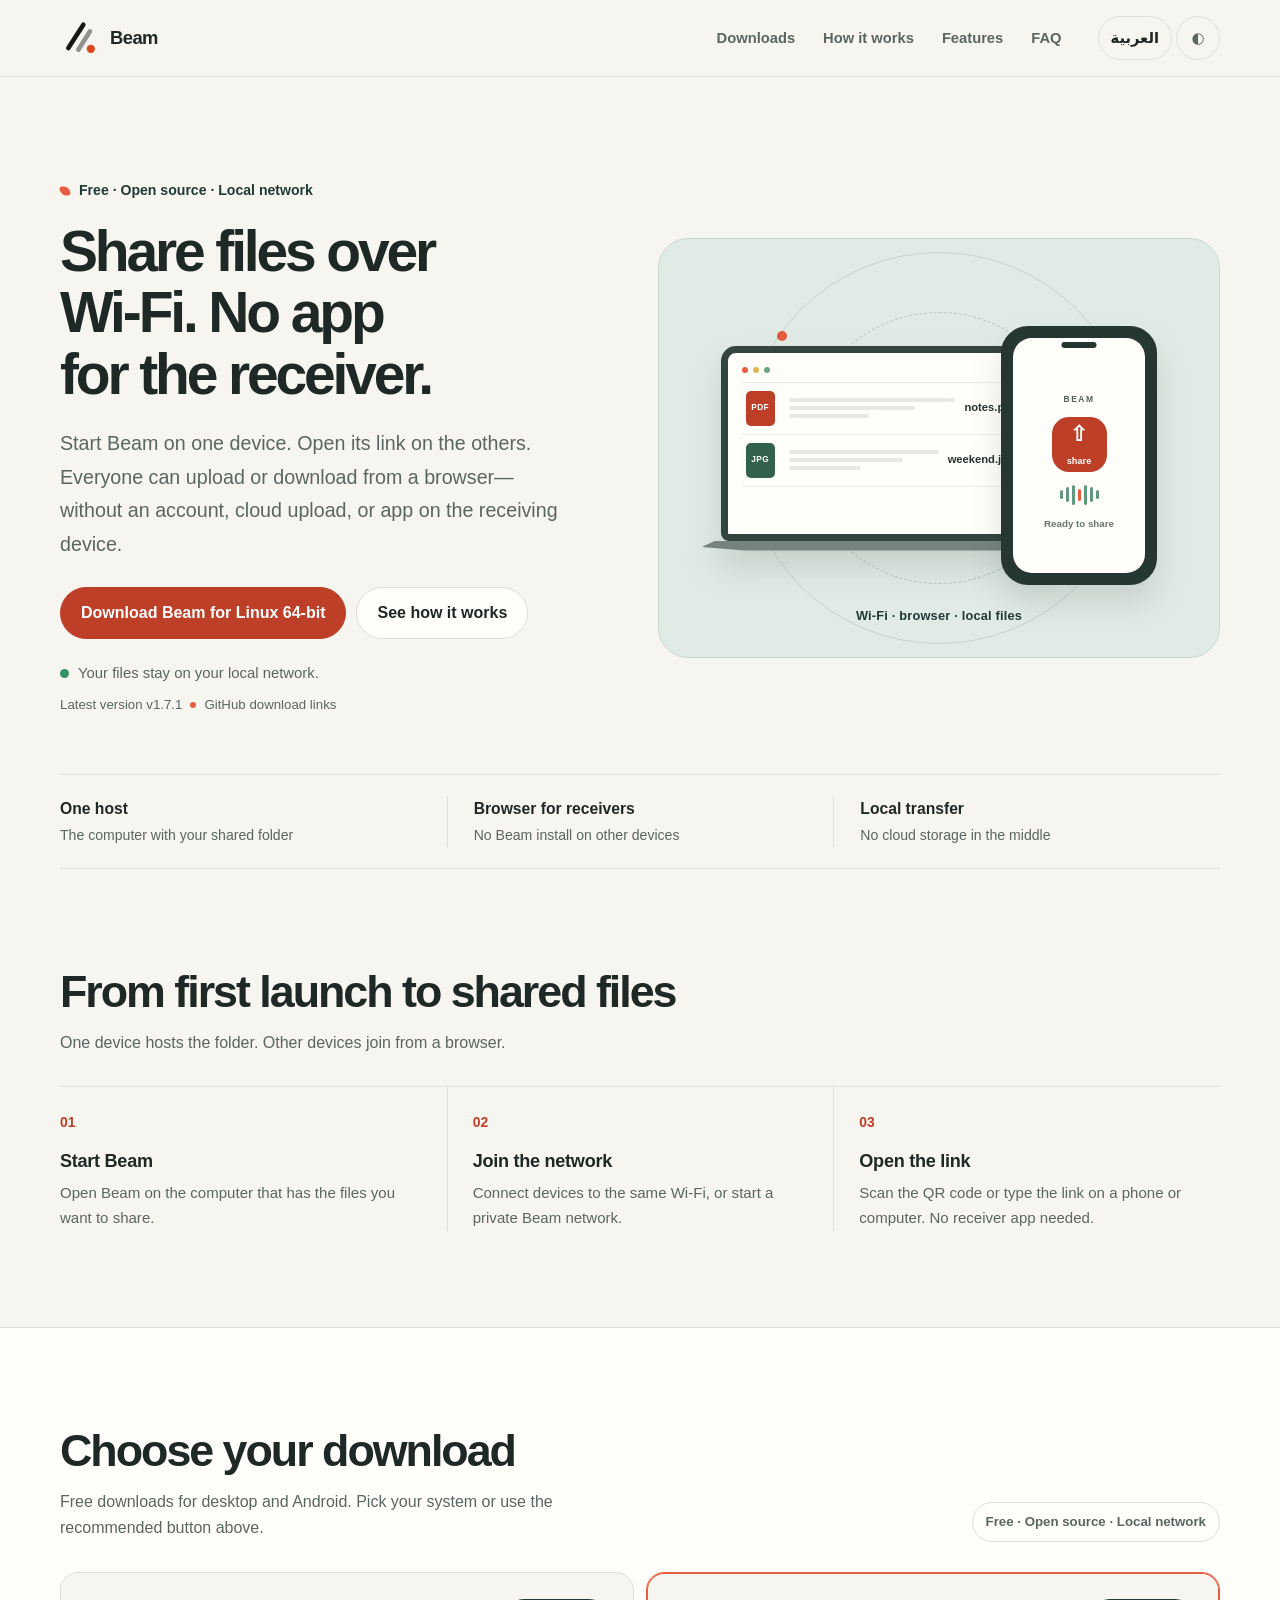
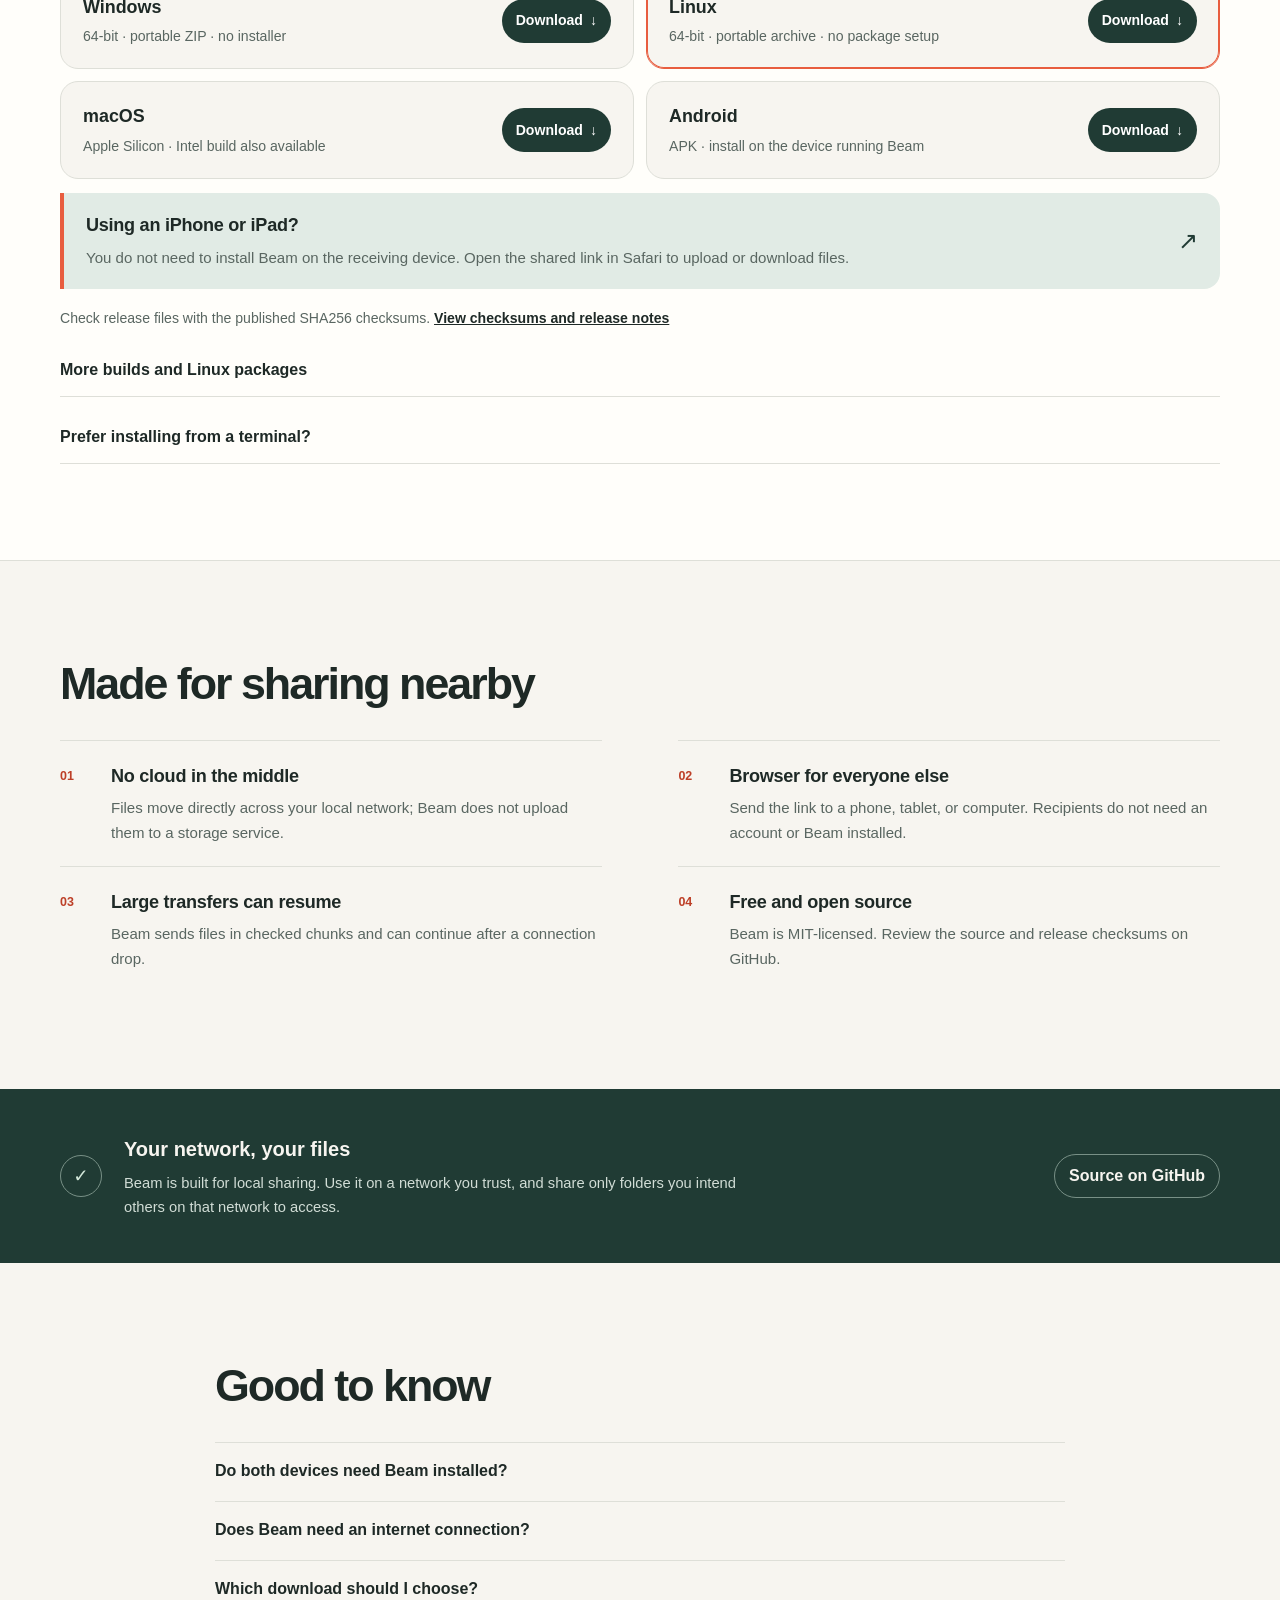
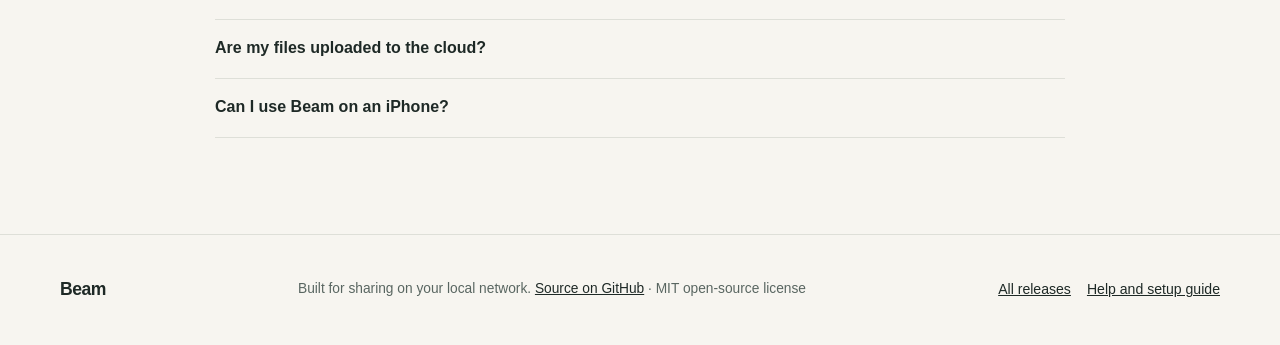
==== commit 50876cea: "Fix PDF badge contrast" ====
--- a/index.html
+++ b/index.html
@@ -111,7 +111,7 @@
 .screen-top i:nth-child(2) { background: #e2b44f; }
 .screen-top i:nth-child(3) { background: #6aa584; }
 .screen-file { min-height: 52px; display: grid; grid-template-columns: 34px 1fr auto; align-items: center; gap: 9px; padding: 7px 4px; border-bottom: 1px solid #ecece7; color: #26342f; font: 600 .7rem/1.2 "Segoe UI", Arial, sans-serif; }
-.file-icon { width: 29px; height: 35px; display: grid; place-items: center; color: #fff; background: #e85d3f; border-radius: 5px; font-size: .52rem; letter-spacing: .04em; }
+.file-icon { width: 29px; height: 35px; display: grid; place-items: center; color: #fff; background: #bd3f27; border-radius: 5px; font-size: .52rem; letter-spacing: .04em; }
 .image-icon { background: #32624b; }
 .file-lines { display: grid; gap: 4px; }
 .file-lines i { width: 100%; height: 4px; border-radius: 3px; background: #e8e9e1; }
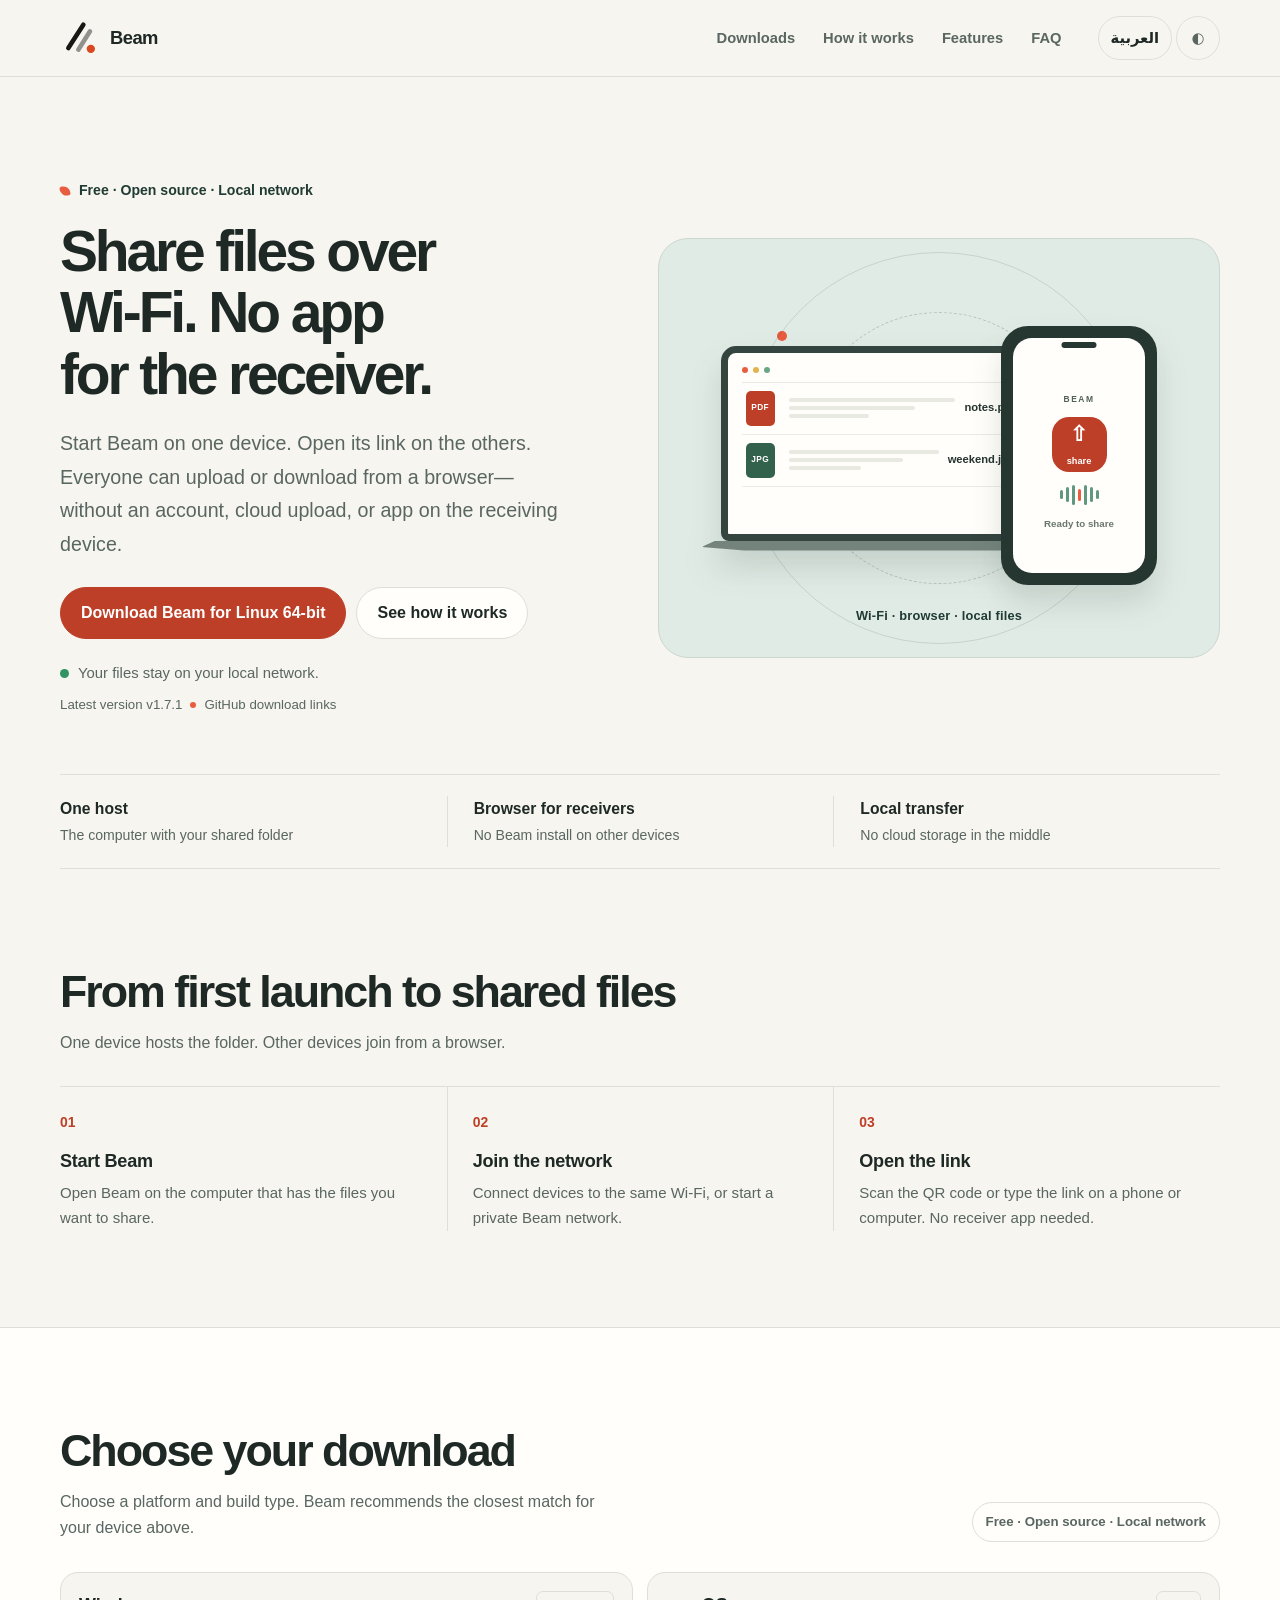
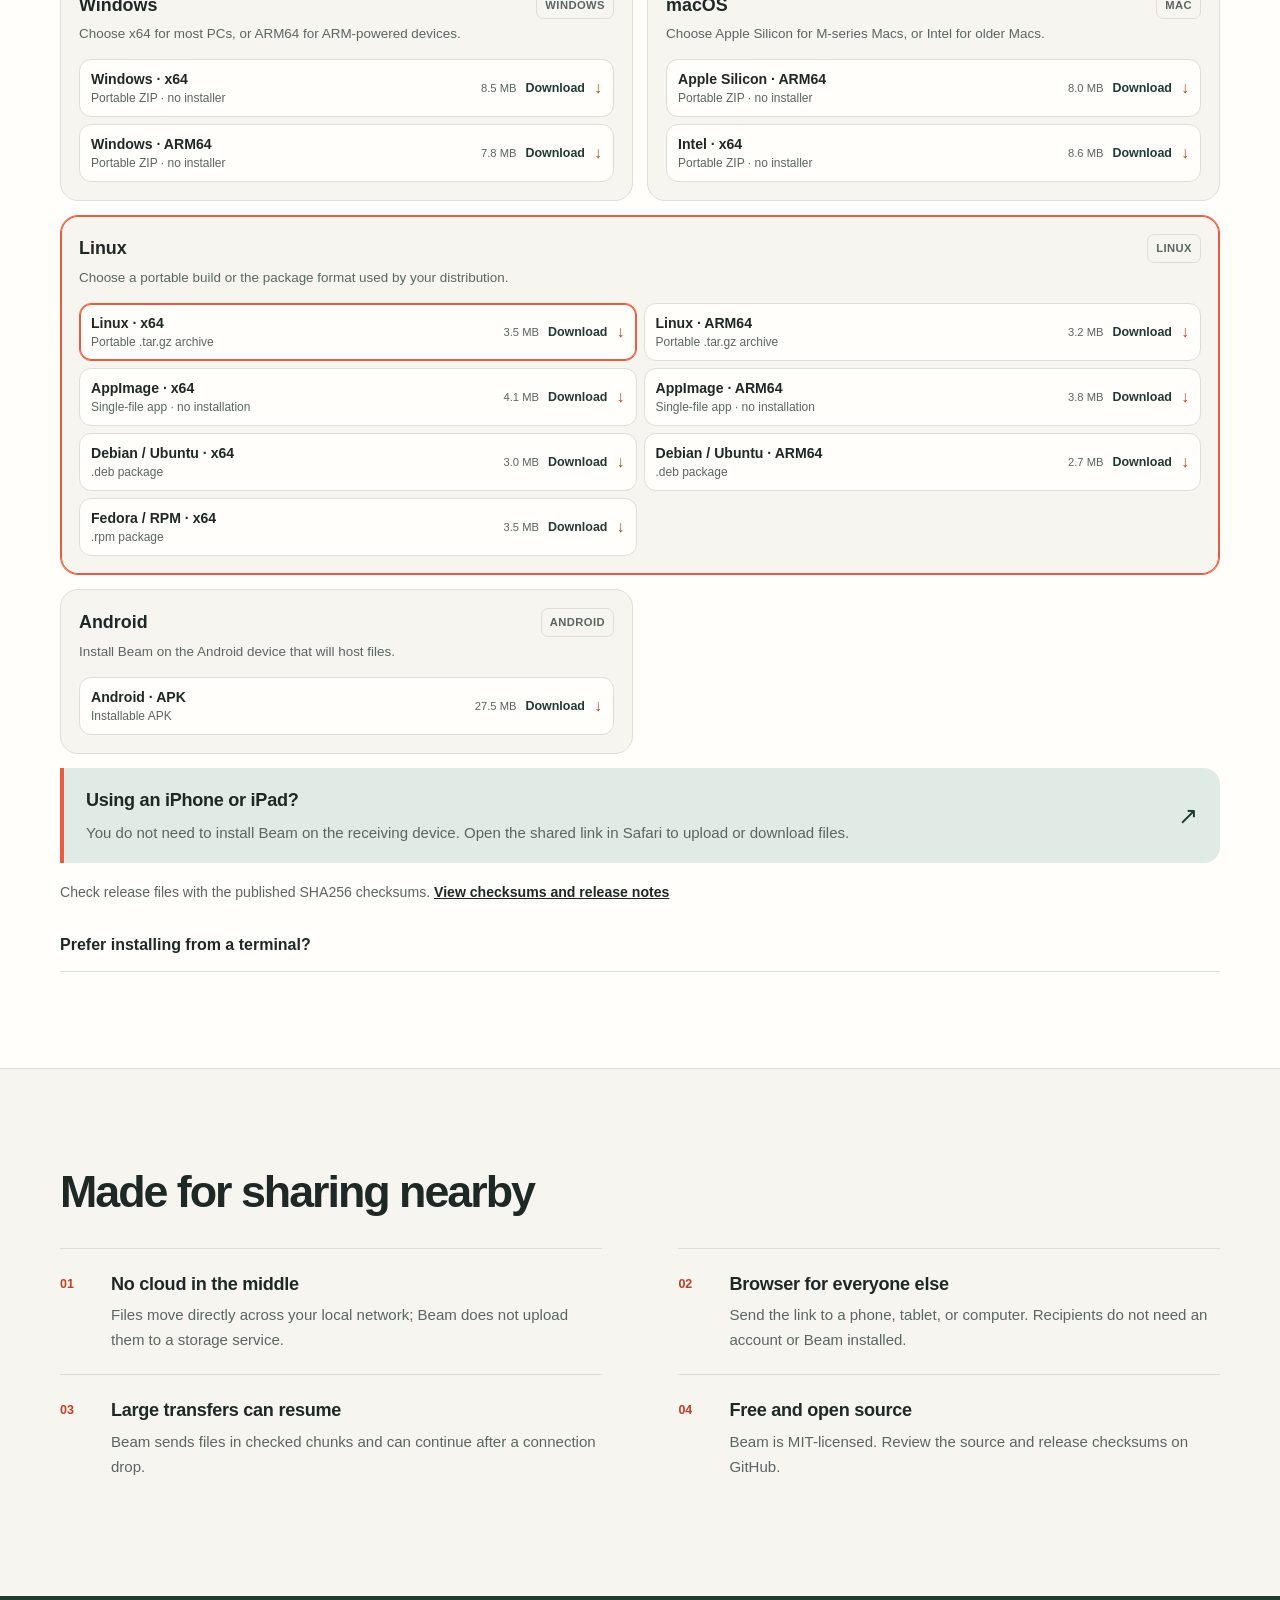
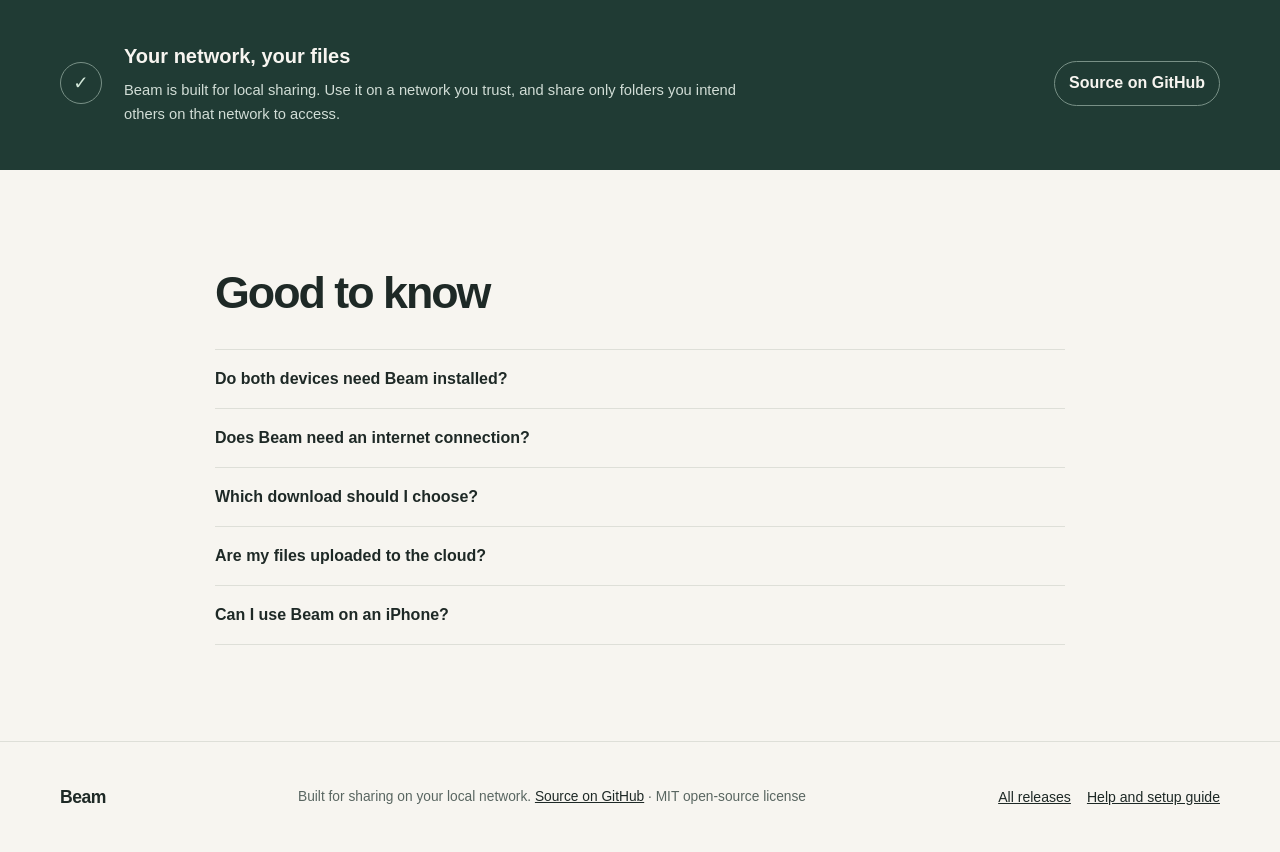
==== commit 52705c5d: "Show all release builds by platform" ====
--- a/index.html
+++ b/index.html
@@ -152,24 +152,31 @@
 .download-heading { max-width: none; display: flex; flex-wrap: wrap; align-items: end; justify-content: space-between; gap: 18px; }
 .download-heading>div { max-width: 710px; }
 .free-mark { padding: 8px 13px; border: 1px solid var(--line); border-radius: 999px; color: var(--muted); font-size: .83rem; font-weight: 700; }
-.download-grid { display: grid; grid-template-columns: repeat(2,minmax(0,1fr)); gap: 12px; }
-.download-option { min-width: 0; display: flex; align-items: center; justify-content: space-between; gap: 20px; padding: 20px 22px; border: 1px solid var(--line); border-radius: 18px; background: var(--paper); }
-.download-option.recommended { border-color: var(--accent); box-shadow: inset 0 0 0 1px var(--accent); }
-.download-name { min-width: 0; }
-.download-name h3 { margin: 0; font-size: 1.12rem; }
-.download-name p { margin: 3px 0 0; color: var(--muted); font-size: .88rem; }
-.download-link { min-height: 44px; flex: none; display: inline-flex; align-items: center; justify-content: center; gap: 7px; padding: 9px 14px; border-radius: 999px; color: #fff; background: var(--forest); text-decoration: none; font-size: .88rem; font-weight: 750; }
-.download-link:hover { background: var(--ink); }
+.download-grid { display: grid; grid-template-columns: repeat(2,minmax(0,1fr)); gap: 14px; }
+.download-platform { min-width: 0; padding: 18px; border: 1px solid var(--line); border-radius: 18px; background: var(--paper); }
+.download-platform.recommended { border-color: var(--accent); box-shadow: inset 0 0 0 1px var(--accent); }
+.platform-linux { grid-column: 1 / -1; }
+.platform-heading { display: flex; align-items: flex-start; justify-content: space-between; gap: 12px; margin-block-end: 14px; }
+.platform-heading h3 { margin: 0; font-size: 1.12rem; }
+.platform-heading p { margin: 3px 0 0; color: var(--muted); font-size: .84rem; }
+.platform-mark { flex: none; padding: 4px 8px; border: 1px solid var(--line); border-radius: 7px; color: var(--muted); font-size: .7rem; font-weight: 800; letter-spacing: .04em; }
+.build-list { display: grid; gap: 7px; }
+.platform-linux .build-list { grid-template-columns: repeat(2,minmax(0,1fr)); }
+.build-choice { min-width: 0; min-height: 58px; display: flex; align-items: center; gap: 9px; padding: 8px 11px; border: 1px solid var(--line); border-radius: 12px; color: var(--ink); background: var(--surface); text-decoration: none; transition: border-color .16s ease, transform .16s ease, background-color .16s ease; }
+.build-choice:hover { transform: translateY(-1px); border-color: var(--forest); }
+.build-choice.recommended { border-color: var(--accent); box-shadow: inset 0 0 0 1px var(--accent); }
+.build-choice-main { min-width: 0; flex: 1; display: grid; gap: 1px; }
+.build-choice-main b { overflow-wrap: anywhere; font-size: .88rem; line-height: 1.35; }
+.build-choice-main small { color: var(--muted); font-size: .75rem; line-height: 1.35; }
+.build-size { flex: none; color: var(--muted); font-size: .7rem; font-variant-numeric: tabular-nums; white-space: nowrap; direction: ltr; }
+.build-download { flex: none; color: var(--forest); font-size: .78rem; font-weight: 750; }
+.build-arrow { flex: none; color: var(--accent-dark); font-size: 1rem; font-weight: 800; }
+.build-choice:hover .build-download, .build-choice:hover .build-arrow { color: var(--accent-dark); }
 .phone-note { display: flex; align-items: center; justify-content: space-between; gap: 18px; margin-block-start: 14px; padding: 18px 22px; border-inline-start: 4px solid var(--accent); border-radius: 0 16px 16px 0; background: var(--mint); }
 .phone-note h3 { margin-block-start: 0; }
 .phone-mark { flex: none; color: var(--forest); font-size: 1.5rem; }
-.more-builds, .terminal { margin-block-start: 14px; border-block-end: 1px solid var(--line); }
-.more-builds summary, .terminal summary { min-height: 52px; display: flex; align-items: center; cursor: pointer; font-weight: 750; }
-.alt-downloads { display: grid; grid-template-columns: repeat(2,minmax(0,1fr)); gap: 8px 18px; padding-block: 2px 18px; }
-.alt-downloads a { min-width: 0; display: flex; justify-content: space-between; gap: 12px; padding: 10px 0; border-block-end: 1px solid var(--line); color: var(--muted); text-decoration: none; font-size: .9rem; }
-.alt-downloads a:hover { color: var(--accent-dark); }
-.alt-downloads a span { overflow-wrap: anywhere; }
-.alt-downloads b { color: var(--ink); font-weight: 650; }
+.terminal { margin-block-start: 14px; border-block-end: 1px solid var(--line); }
+.terminal summary { min-height: 52px; display: flex; align-items: center; cursor: pointer; font-weight: 750; }
 .command { min-width: 0; display: flex; align-items: center; gap: 10px; padding: 8px; border: 1px solid var(--line); border-radius: 12px; background: var(--paper); direction: ltr; }
 .command code { min-width: 0; flex: 1; overflow-x: auto; white-space: nowrap; font: .8rem/1.5 ui-monospace, SFMono-Regular, Consolas, monospace; }
 .command button { min-height: 40px; padding: 7px 12px; border: 0; border-radius: 8px; color: #fff; background: var(--forest); font: inherit; font-weight: 700; cursor: pointer; }
@@ -244,11 +251,12 @@
   .steps li, .steps li:first-child { padding: 17px 0; border-inline-start: 0; border-block-end: 1px solid var(--line); }
   .steps li:last-child { border-block-end: 0; }
   .steps h3 { margin-block-start: 5px; }
-  .download-grid, .feature-grid, .alt-downloads { grid-template-columns: 1fr; }
-  .download-option { padding: 16px; gap: 8px; }
-  .download-name h3 { font-size: 1.02rem; }
-  .download-name p { font-size: .8rem; }
-  .download-link { padding-inline: 12px; font-size: .82rem; }
+  .download-grid, .feature-grid { grid-template-columns: 1fr; }
+  .download-platform { padding: 14px; }
+  .platform-linux { grid-column: auto; }
+  .platform-linux .build-list { grid-template-columns: 1fr; }
+  .build-choice { gap: 7px; padding-inline: 9px; }
+  .build-download { font-size: .74rem; }
   .phone-note { padding: 16px; }
   .trust-inner { grid-template-columns: auto 1fr; gap: 15px; padding-block: 25px; }
   .trust-inner>a { grid-column: 2; justify-self: start; }
@@ -328,21 +336,13 @@
   </section>
   <section class="section downloads" id="download" aria-labelledby="download-title">
     <div class="wrap">
-      <div class="section-heading download-heading"><div><h2 id="download-title">Choose your download</h2><p>Free downloads for desktop and Android. Pick your system or use the recommended button above.</p></div><span class="free-mark">Free · Open source · Local network</span></div>
-      <div class="download-grid"><article class="download-option"><div class="download-name"><h3>Windows</h3><p>64-bit · portable ZIP · no installer</p></div><a class="download-link" data-asset="windows-amd64" href="https://github.com/omdaral/beam-fileshare/releases/download/v1.7.1/Beam-1.7.1-windows-amd64.zip" aria-label="Download Windows">Download <span aria-hidden="true">↓</span></a></article>
-<article class="download-option"><div class="download-name"><h3>Linux</h3><p>64-bit · portable archive · no package setup</p></div><a class="download-link" data-asset="linux-amd64" href="https://github.com/omdaral/beam-fileshare/releases/download/v1.7.1/Beam-1.7.1-linux-amd64.tar.gz" aria-label="Download Linux">Download <span aria-hidden="true">↓</span></a></article>
-<article class="download-option"><div class="download-name"><h3>macOS</h3><p>Apple Silicon · Intel build also available</p></div><a class="download-link" data-asset="macos-arm64" href="https://github.com/omdaral/beam-fileshare/releases/download/v1.7.1/Beam-1.7.1-macos-arm64.zip" aria-label="Download macOS">Download <span aria-hidden="true">↓</span></a></article>
-<article class="download-option"><div class="download-name"><h3>Android</h3><p>APK · install on the device running Beam</p></div><a class="download-link" data-asset="android" href="https://github.com/omdaral/beam-fileshare/releases/download/v1.7.1/Beam-1.7.1-android.apk" aria-label="Download Android">Download <span aria-hidden="true">↓</span></a></article></div>
+      <div class="section-heading download-heading"><div><h2 id="download-title">Choose your download</h2><p>Choose a platform and build type. Beam recommends the closest match for your device above.</p></div><span class="free-mark">Free · Open source · Local network</span></div>
+      <div class="download-grid"><article class="download-platform" data-platform="windows"><header class="platform-heading"><div><h3>Windows</h3><p>Choose x64 for most PCs, or ARM64 for ARM-powered devices.</p></div><span class="platform-mark" aria-hidden="true">WINDOWS</span></header><div class="build-list"><a class="build-choice" data-asset="windows-amd64" href="https://github.com/omdaral/beam-fileshare/releases/download/v1.7.1/Beam-1.7.1-windows-amd64.zip" aria-label="Download Windows · x64"><span class="build-choice-main"><b>Windows · x64</b><small>Portable ZIP · no installer</small></span><span class="build-size" data-asset-size="windows-amd64" aria-hidden="true"></span><span class="build-download">Download</span><span class="build-arrow" aria-hidden="true">↓</span></a><a class="build-choice" data-asset="windows-arm64" href="https://github.com/omdaral/beam-fileshare/releases/download/v1.7.1/Beam-1.7.1-windows-arm64.zip" aria-label="Download Windows · ARM64"><span class="build-choice-main"><b>Windows · ARM64</b><small>Portable ZIP · no installer</small></span><span class="build-size" data-asset-size="windows-arm64" aria-hidden="true"></span><span class="build-download">Download</span><span class="build-arrow" aria-hidden="true">↓</span></a></div></article>
+<article class="download-platform" data-platform="macos"><header class="platform-heading"><div><h3>macOS</h3><p>Choose Apple Silicon for M-series Macs, or Intel for older Macs.</p></div><span class="platform-mark" aria-hidden="true">MAC</span></header><div class="build-list"><a class="build-choice" data-asset="macos-arm64" href="https://github.com/omdaral/beam-fileshare/releases/download/v1.7.1/Beam-1.7.1-macos-arm64.zip" aria-label="Download Apple Silicon · ARM64"><span class="build-choice-main"><b>Apple Silicon · ARM64</b><small>Portable ZIP · no installer</small></span><span class="build-size" data-asset-size="macos-arm64" aria-hidden="true"></span><span class="build-download">Download</span><span class="build-arrow" aria-hidden="true">↓</span></a><a class="build-choice" data-asset="macos-amd64" href="https://github.com/omdaral/beam-fileshare/releases/download/v1.7.1/Beam-1.7.1-macos-amd64.zip" aria-label="Download Intel · x64"><span class="build-choice-main"><b>Intel · x64</b><small>Portable ZIP · no installer</small></span><span class="build-size" data-asset-size="macos-amd64" aria-hidden="true"></span><span class="build-download">Download</span><span class="build-arrow" aria-hidden="true">↓</span></a></div></article>
+<article class="download-platform platform-linux" data-platform="linux"><header class="platform-heading"><div><h3>Linux</h3><p>Choose a portable build or the package format used by your distribution.</p></div><span class="platform-mark" aria-hidden="true">LINUX</span></header><div class="build-list"><a class="build-choice" data-asset="linux-amd64" href="https://github.com/omdaral/beam-fileshare/releases/download/v1.7.1/Beam-1.7.1-linux-amd64.tar.gz" aria-label="Download Linux · x64"><span class="build-choice-main"><b>Linux · x64</b><small>Portable .tar.gz archive</small></span><span class="build-size" data-asset-size="linux-amd64" aria-hidden="true"></span><span class="build-download">Download</span><span class="build-arrow" aria-hidden="true">↓</span></a><a class="build-choice" data-asset="linux-arm64" href="https://github.com/omdaral/beam-fileshare/releases/download/v1.7.1/Beam-1.7.1-linux-arm64.tar.gz" aria-label="Download Linux · ARM64"><span class="build-choice-main"><b>Linux · ARM64</b><small>Portable .tar.gz archive</small></span><span class="build-size" data-asset-size="linux-arm64" aria-hidden="true"></span><span class="build-download">Download</span><span class="build-arrow" aria-hidden="true">↓</span></a><a class="build-choice" data-asset="appimage-x64" href="https://github.com/omdaral/beam-fileshare/releases/download/v1.7.1/Beam-1.7.1-x86_64.AppImage" aria-label="Download AppImage · x64"><span class="build-choice-main"><b>AppImage · x64</b><small>Single-file app · no installation</small></span><span class="build-size" data-asset-size="appimage-x64" aria-hidden="true"></span><span class="build-download">Download</span><span class="build-arrow" aria-hidden="true">↓</span></a><a class="build-choice" data-asset="appimage-arm" href="https://github.com/omdaral/beam-fileshare/releases/download/v1.7.1/Beam-1.7.1-aarch64.AppImage" aria-label="Download AppImage · ARM64"><span class="build-choice-main"><b>AppImage · ARM64</b><small>Single-file app · no installation</small></span><span class="build-size" data-asset-size="appimage-arm" aria-hidden="true"></span><span class="build-download">Download</span><span class="build-arrow" aria-hidden="true">↓</span></a><a class="build-choice" data-asset="deb-amd64" href="https://github.com/omdaral/beam-fileshare/releases/download/v1.7.1/beam-fileshare_1.7.1-1_amd64.deb" aria-label="Download Debian / Ubuntu · x64"><span class="build-choice-main"><b>Debian / Ubuntu · x64</b><small>.deb package</small></span><span class="build-size" data-asset-size="deb-amd64" aria-hidden="true"></span><span class="build-download">Download</span><span class="build-arrow" aria-hidden="true">↓</span></a><a class="build-choice" data-asset="deb-arm64" href="https://github.com/omdaral/beam-fileshare/releases/download/v1.7.1/beam-fileshare_1.7.1-1_arm64.deb" aria-label="Download Debian / Ubuntu · ARM64"><span class="build-choice-main"><b>Debian / Ubuntu · ARM64</b><small>.deb package</small></span><span class="build-size" data-asset-size="deb-arm64" aria-hidden="true"></span><span class="build-download">Download</span><span class="build-arrow" aria-hidden="true">↓</span></a><a class="build-choice" data-asset="rpm" href="https://github.com/omdaral/beam-fileshare/releases/download/v1.7.1/beam-fileshare-1.7.1-1.x86_64.rpm" aria-label="Download Fedora / RPM · x64"><span class="build-choice-main"><b>Fedora / RPM · x64</b><small>.rpm package</small></span><span class="build-size" data-asset-size="rpm" aria-hidden="true"></span><span class="build-download">Download</span><span class="build-arrow" aria-hidden="true">↓</span></a></div></article>
+<article class="download-platform" data-platform="android"><header class="platform-heading"><div><h3>Android</h3><p>Install Beam on the Android device that will host files.</p></div><span class="platform-mark" aria-hidden="true">ANDROID</span></header><div class="build-list"><a class="build-choice" data-asset="android" href="https://github.com/omdaral/beam-fileshare/releases/download/v1.7.1/Beam-1.7.1-android.apk" aria-label="Download Android · APK"><span class="build-choice-main"><b>Android · APK</b><small>Installable APK</small></span><span class="build-size" data-asset-size="android" aria-hidden="true"></span><span class="build-download">Download</span><span class="build-arrow" aria-hidden="true">↓</span></a></div></article></div>
       <div class="phone-note" id="iphone-note"><div><h3>Using an iPhone or iPad?</h3><p>You do not need to install Beam on the receiving device. Open the shared link in Safari to upload or download files.</p></div><span class="phone-mark" aria-hidden="true">↗</span></div>
       <p class="checksum-note" id="verify">Check release files with the published SHA256 checksums. <a href="https://github.com/omdaral/beam-fileshare/releases/latest">View checksums and release notes</a></p>
-      <details class="more-builds"><summary>More builds and Linux packages</summary><div class="alt-downloads"><a data-asset="linux-arm64" href="https://github.com/omdaral/beam-fileshare/releases/download/v1.7.1/Beam-1.7.1-linux-arm64.tar.gz"><span>Linux ARM 64-bit (Raspberry Pi)</span><b dir="ltr">Beam-1.7.1-linux-arm64.tar.gz</b></a>
-<a data-asset="windows-arm64" href="https://github.com/omdaral/beam-fileshare/releases/download/v1.7.1/Beam-1.7.1-windows-arm64.zip"><span>Windows ARM 64-bit</span><b dir="ltr">Beam-1.7.1-windows-arm64.zip</b></a>
-<a data-asset="macos-amd64" href="https://github.com/omdaral/beam-fileshare/releases/download/v1.7.1/Beam-1.7.1-macos-amd64.zip"><span>macOS Intel</span><b dir="ltr">Beam-1.7.1-macos-amd64.zip</b></a>
-<a data-asset="deb-amd64" href="https://github.com/omdaral/beam-fileshare/releases/download/v1.7.1/beam-fileshare_1.7.1-1_amd64.deb"><span>Debian / Ubuntu · 64-bit</span><b dir="ltr">beam-fileshare_1.7.1-1_amd64.deb</b></a>
-<a data-asset="deb-arm64" href="https://github.com/omdaral/beam-fileshare/releases/download/v1.7.1/beam-fileshare_1.7.1-1_arm64.deb"><span>Debian / Ubuntu · ARM 64-bit</span><b dir="ltr">beam-fileshare_1.7.1-1_arm64.deb</b></a>
-<a data-asset="appimage-x64" href="https://github.com/omdaral/beam-fileshare/releases/download/v1.7.1/Beam-1.7.1-x86_64.AppImage"><span>AppImage · 64-bit</span><b dir="ltr">Beam-1.7.1-x86_64.AppImage</b></a>
-<a data-asset="appimage-arm" href="https://github.com/omdaral/beam-fileshare/releases/download/v1.7.1/Beam-1.7.1-aarch64.AppImage"><span>AppImage · ARM 64-bit</span><b dir="ltr">Beam-1.7.1-aarch64.AppImage</b></a>
-<a data-asset="rpm" href="https://github.com/omdaral/beam-fileshare/releases/download/v1.7.1/beam-fileshare-1.7.1-1.x86_64.rpm"><span>Fedora / RPM · 64-bit</span><b dir="ltr">beam-fileshare-1.7.1-1.x86_64.rpm</b></a></div></details>
       <details class="terminal"><summary>Prefer installing from a terminal?</summary><div class="command"><code id="oneline">curl -sSL https://raw.githubusercontent.com/omdaral/beam-fileshare/main/get-beam.sh | bash -s -- --install</code><button id="copyBtn" type="button" aria-live="polite">Copy command</button></div><p class="small-note">The installer detects your operating system and architecture.</p></details>
     </div>
   </section>
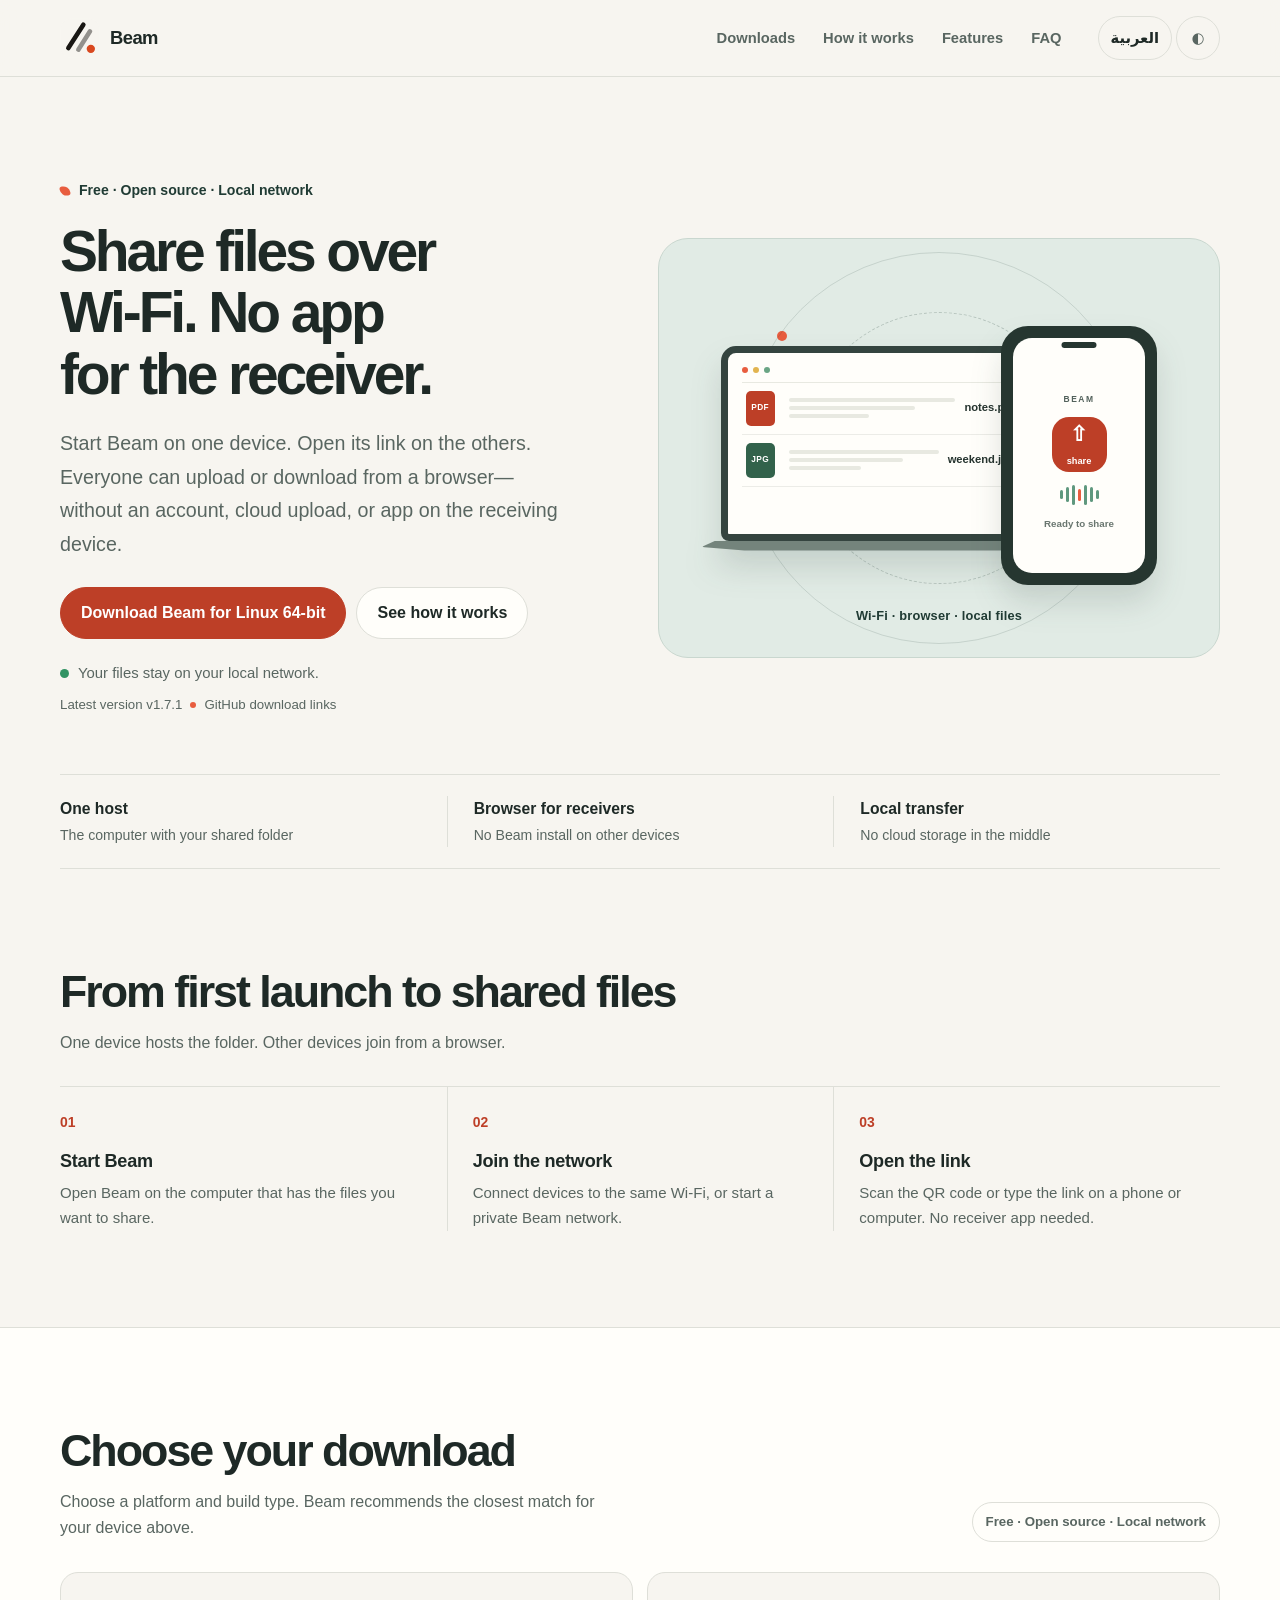
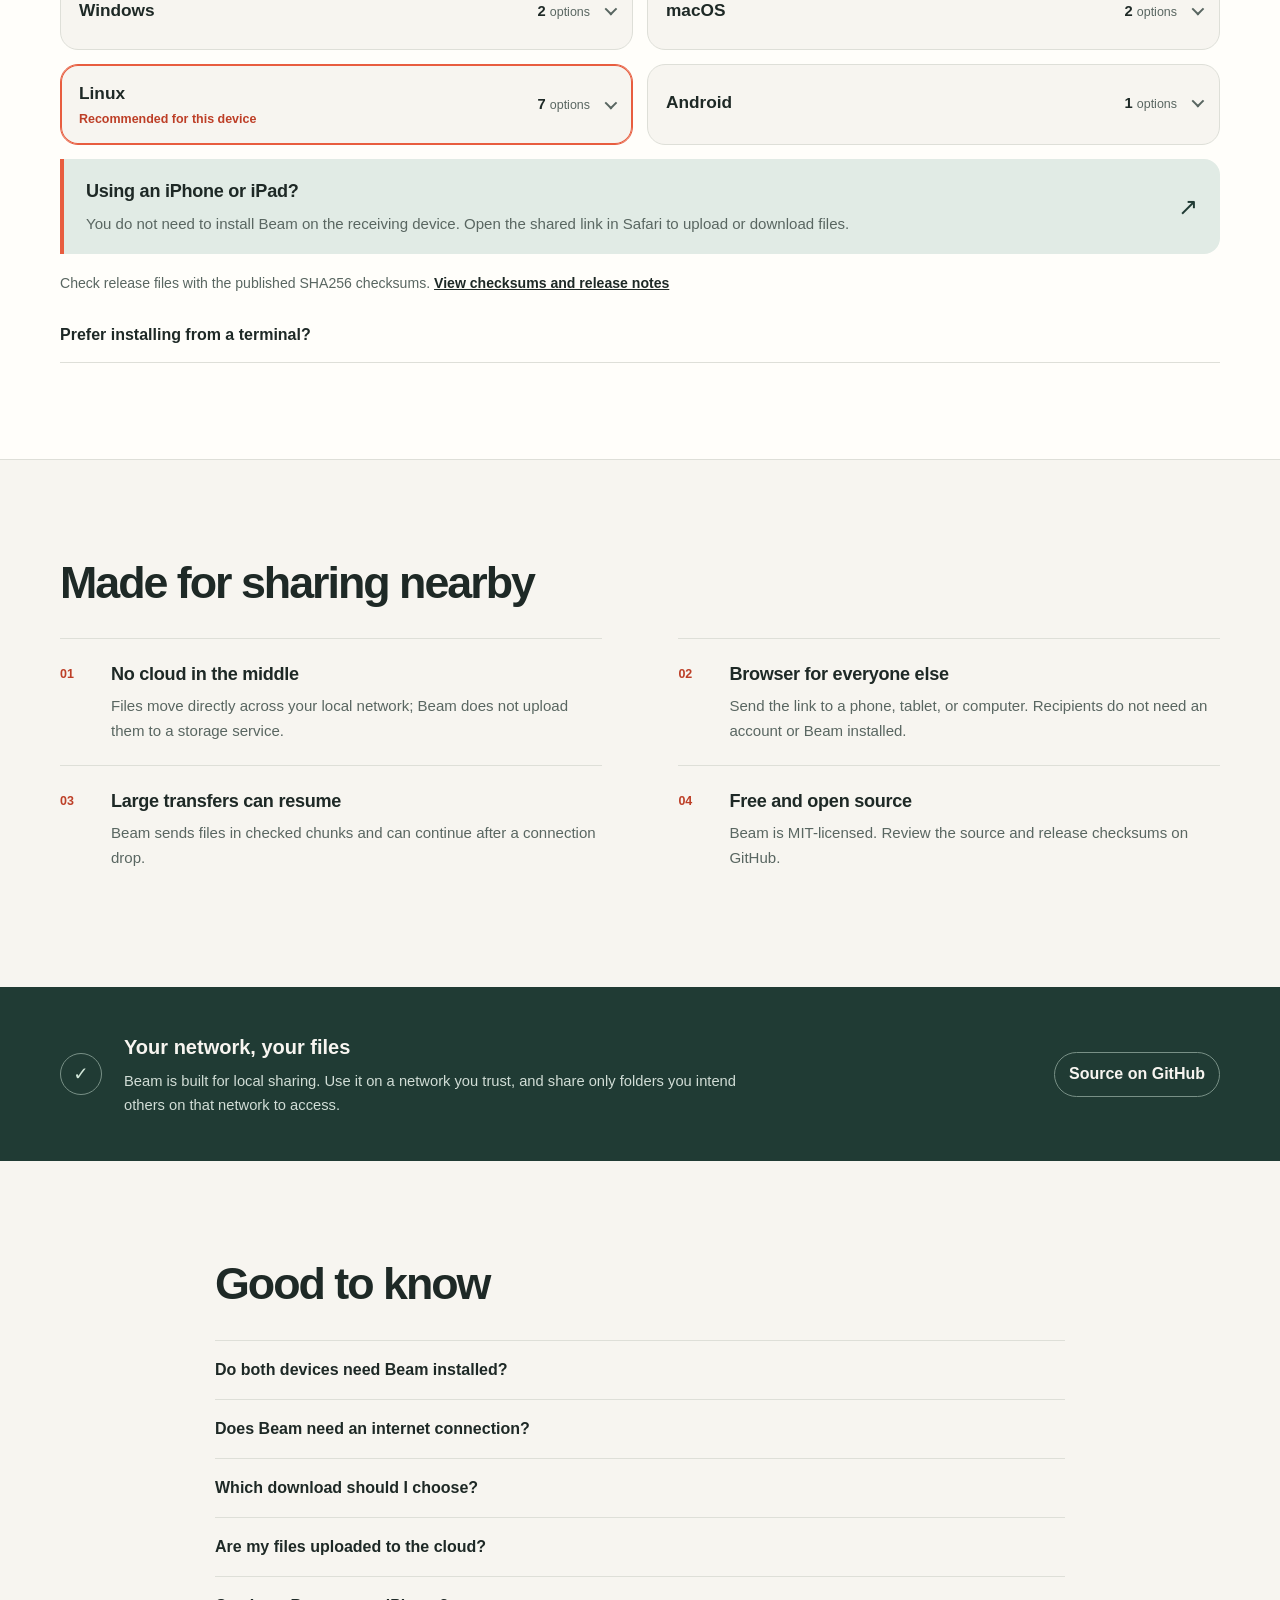
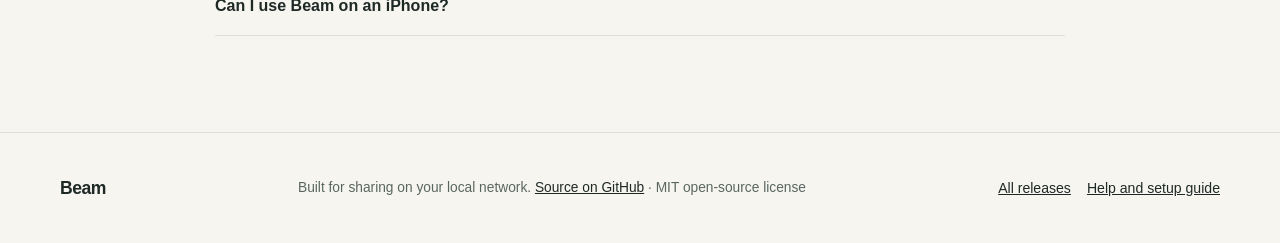
==== commit b376eb46: "Collapse platform download options by default" ====
--- a/index.html
+++ b/index.html
@@ -153,15 +153,21 @@
 .download-heading>div { max-width: 710px; }
 .free-mark { padding: 8px 13px; border: 1px solid var(--line); border-radius: 999px; color: var(--muted); font-size: .83rem; font-weight: 700; }
 .download-grid { display: grid; grid-template-columns: repeat(2,minmax(0,1fr)); gap: 14px; }
-.download-platform { min-width: 0; padding: 18px; border: 1px solid var(--line); border-radius: 18px; background: var(--paper); }
+.download-platform { min-width: 0; overflow: hidden; border: 1px solid var(--line); border-radius: 18px; background: var(--paper); }
 .download-platform.recommended { border-color: var(--accent); box-shadow: inset 0 0 0 1px var(--accent); }
-.platform-linux { grid-column: 1 / -1; }
-.platform-heading { display: flex; align-items: flex-start; justify-content: space-between; gap: 12px; margin-block-end: 14px; }
-.platform-heading h3 { margin: 0; font-size: 1.12rem; }
-.platform-heading p { margin: 3px 0 0; color: var(--muted); font-size: .84rem; }
-.platform-mark { flex: none; padding: 4px 8px; border: 1px solid var(--line); border-radius: 7px; color: var(--muted); font-size: .7rem; font-weight: 800; letter-spacing: .04em; }
+.platform-summary { min-height: 76px; display: flex; align-items: center; gap: 12px; padding: 14px 18px; cursor: pointer; list-style: none; }
+.platform-summary::-webkit-details-marker { display: none; }
+.platform-summary-main { min-width: 0; flex: 1; display: grid; gap: 2px; }
+.platform-summary-main>b { font-size: 1.08rem; }
+.platform-recommendation { display: none; color: var(--accent-dark); font-size: .78rem; font-weight: 700; }
+.download-platform.recommended .platform-recommendation { display: block; }
+.platform-count { flex: none; display: inline-flex; align-items: baseline; gap: 4px; color: var(--muted); font-size: .78rem; white-space: nowrap; }
+.platform-count b { color: var(--ink); font-size: .92rem; font-variant-numeric: tabular-nums; }
+.platform-chevron { width: 9px; height: 9px; flex: none; margin-inline-start: 3px; border-inline-end: 2px solid var(--muted); border-block-end: 2px solid var(--muted); transform: rotate(45deg) translateY(-2px); transition: transform .16s ease; }
+.download-platform[open] .platform-chevron { transform: rotate(225deg) translateY(-2px); }
+.platform-content { padding: 0 18px 18px; border-block-start: 1px solid var(--line); }
+.platform-description { margin: 12px 0; color: var(--muted); font-size: .84rem; }
 .build-list { display: grid; gap: 7px; }
-.platform-linux .build-list { grid-template-columns: repeat(2,minmax(0,1fr)); }
 .build-choice { min-width: 0; min-height: 58px; display: flex; align-items: center; gap: 9px; padding: 8px 11px; border: 1px solid var(--line); border-radius: 12px; color: var(--ink); background: var(--surface); text-decoration: none; transition: border-color .16s ease, transform .16s ease, background-color .16s ease; }
 .build-choice:hover { transform: translateY(-1px); border-color: var(--forest); }
 .build-choice.recommended { border-color: var(--accent); box-shadow: inset 0 0 0 1px var(--accent); }
@@ -252,9 +258,8 @@
   .steps li:last-child { border-block-end: 0; }
   .steps h3 { margin-block-start: 5px; }
   .download-grid, .feature-grid { grid-template-columns: 1fr; }
-  .download-platform { padding: 14px; }
-  .platform-linux { grid-column: auto; }
-  .platform-linux .build-list { grid-template-columns: 1fr; }
+  .platform-summary { min-height: 68px; padding-inline: 14px; }
+  .platform-content { padding-inline: 14px; }
   .build-choice { gap: 7px; padding-inline: 9px; }
   .build-download { font-size: .74rem; }
   .phone-note { padding: 16px; }
@@ -337,10 +342,10 @@
   <section class="section downloads" id="download" aria-labelledby="download-title">
     <div class="wrap">
       <div class="section-heading download-heading"><div><h2 id="download-title">Choose your download</h2><p>Choose a platform and build type. Beam recommends the closest match for your device above.</p></div><span class="free-mark">Free · Open source · Local network</span></div>
-      <div class="download-grid"><article class="download-platform" data-platform="windows"><header class="platform-heading"><div><h3>Windows</h3><p>Choose x64 for most PCs, or ARM64 for ARM-powered devices.</p></div><span class="platform-mark" aria-hidden="true">WINDOWS</span></header><div class="build-list"><a class="build-choice" data-asset="windows-amd64" href="https://github.com/omdaral/beam-fileshare/releases/download/v1.7.1/Beam-1.7.1-windows-amd64.zip" aria-label="Download Windows · x64"><span class="build-choice-main"><b>Windows · x64</b><small>Portable ZIP · no installer</small></span><span class="build-size" data-asset-size="windows-amd64" aria-hidden="true"></span><span class="build-download">Download</span><span class="build-arrow" aria-hidden="true">↓</span></a><a class="build-choice" data-asset="windows-arm64" href="https://github.com/omdaral/beam-fileshare/releases/download/v1.7.1/Beam-1.7.1-windows-arm64.zip" aria-label="Download Windows · ARM64"><span class="build-choice-main"><b>Windows · ARM64</b><small>Portable ZIP · no installer</small></span><span class="build-size" data-asset-size="windows-arm64" aria-hidden="true"></span><span class="build-download">Download</span><span class="build-arrow" aria-hidden="true">↓</span></a></div></article>
-<article class="download-platform" data-platform="macos"><header class="platform-heading"><div><h3>macOS</h3><p>Choose Apple Silicon for M-series Macs, or Intel for older Macs.</p></div><span class="platform-mark" aria-hidden="true">MAC</span></header><div class="build-list"><a class="build-choice" data-asset="macos-arm64" href="https://github.com/omdaral/beam-fileshare/releases/download/v1.7.1/Beam-1.7.1-macos-arm64.zip" aria-label="Download Apple Silicon · ARM64"><span class="build-choice-main"><b>Apple Silicon · ARM64</b><small>Portable ZIP · no installer</small></span><span class="build-size" data-asset-size="macos-arm64" aria-hidden="true"></span><span class="build-download">Download</span><span class="build-arrow" aria-hidden="true">↓</span></a><a class="build-choice" data-asset="macos-amd64" href="https://github.com/omdaral/beam-fileshare/releases/download/v1.7.1/Beam-1.7.1-macos-amd64.zip" aria-label="Download Intel · x64"><span class="build-choice-main"><b>Intel · x64</b><small>Portable ZIP · no installer</small></span><span class="build-size" data-asset-size="macos-amd64" aria-hidden="true"></span><span class="build-download">Download</span><span class="build-arrow" aria-hidden="true">↓</span></a></div></article>
-<article class="download-platform platform-linux" data-platform="linux"><header class="platform-heading"><div><h3>Linux</h3><p>Choose a portable build or the package format used by your distribution.</p></div><span class="platform-mark" aria-hidden="true">LINUX</span></header><div class="build-list"><a class="build-choice" data-asset="linux-amd64" href="https://github.com/omdaral/beam-fileshare/releases/download/v1.7.1/Beam-1.7.1-linux-amd64.tar.gz" aria-label="Download Linux · x64"><span class="build-choice-main"><b>Linux · x64</b><small>Portable .tar.gz archive</small></span><span class="build-size" data-asset-size="linux-amd64" aria-hidden="true"></span><span class="build-download">Download</span><span class="build-arrow" aria-hidden="true">↓</span></a><a class="build-choice" data-asset="linux-arm64" href="https://github.com/omdaral/beam-fileshare/releases/download/v1.7.1/Beam-1.7.1-linux-arm64.tar.gz" aria-label="Download Linux · ARM64"><span class="build-choice-main"><b>Linux · ARM64</b><small>Portable .tar.gz archive</small></span><span class="build-size" data-asset-size="linux-arm64" aria-hidden="true"></span><span class="build-download">Download</span><span class="build-arrow" aria-hidden="true">↓</span></a><a class="build-choice" data-asset="appimage-x64" href="https://github.com/omdaral/beam-fileshare/releases/download/v1.7.1/Beam-1.7.1-x86_64.AppImage" aria-label="Download AppImage · x64"><span class="build-choice-main"><b>AppImage · x64</b><small>Single-file app · no installation</small></span><span class="build-size" data-asset-size="appimage-x64" aria-hidden="true"></span><span class="build-download">Download</span><span class="build-arrow" aria-hidden="true">↓</span></a><a class="build-choice" data-asset="appimage-arm" href="https://github.com/omdaral/beam-fileshare/releases/download/v1.7.1/Beam-1.7.1-aarch64.AppImage" aria-label="Download AppImage · ARM64"><span class="build-choice-main"><b>AppImage · ARM64</b><small>Single-file app · no installation</small></span><span class="build-size" data-asset-size="appimage-arm" aria-hidden="true"></span><span class="build-download">Download</span><span class="build-arrow" aria-hidden="true">↓</span></a><a class="build-choice" data-asset="deb-amd64" href="https://github.com/omdaral/beam-fileshare/releases/download/v1.7.1/beam-fileshare_1.7.1-1_amd64.deb" aria-label="Download Debian / Ubuntu · x64"><span class="build-choice-main"><b>Debian / Ubuntu · x64</b><small>.deb package</small></span><span class="build-size" data-asset-size="deb-amd64" aria-hidden="true"></span><span class="build-download">Download</span><span class="build-arrow" aria-hidden="true">↓</span></a><a class="build-choice" data-asset="deb-arm64" href="https://github.com/omdaral/beam-fileshare/releases/download/v1.7.1/beam-fileshare_1.7.1-1_arm64.deb" aria-label="Download Debian / Ubuntu · ARM64"><span class="build-choice-main"><b>Debian / Ubuntu · ARM64</b><small>.deb package</small></span><span class="build-size" data-asset-size="deb-arm64" aria-hidden="true"></span><span class="build-download">Download</span><span class="build-arrow" aria-hidden="true">↓</span></a><a class="build-choice" data-asset="rpm" href="https://github.com/omdaral/beam-fileshare/releases/download/v1.7.1/beam-fileshare-1.7.1-1.x86_64.rpm" aria-label="Download Fedora / RPM · x64"><span class="build-choice-main"><b>Fedora / RPM · x64</b><small>.rpm package</small></span><span class="build-size" data-asset-size="rpm" aria-hidden="true"></span><span class="build-download">Download</span><span class="build-arrow" aria-hidden="true">↓</span></a></div></article>
-<article class="download-platform" data-platform="android"><header class="platform-heading"><div><h3>Android</h3><p>Install Beam on the Android device that will host files.</p></div><span class="platform-mark" aria-hidden="true">ANDROID</span></header><div class="build-list"><a class="build-choice" data-asset="android" href="https://github.com/omdaral/beam-fileshare/releases/download/v1.7.1/Beam-1.7.1-android.apk" aria-label="Download Android · APK"><span class="build-choice-main"><b>Android · APK</b><small>Installable APK</small></span><span class="build-size" data-asset-size="android" aria-hidden="true"></span><span class="build-download">Download</span><span class="build-arrow" aria-hidden="true">↓</span></a></div></article></div>
+      <div class="download-grid"><details class="download-platform" data-platform="windows"><summary class="platform-summary"><span class="platform-summary-main"><b>Windows</b><small class="platform-recommendation">Recommended for this device</small></span><span class="platform-count"><b>2</b><span>options</span></span><span class="platform-chevron" aria-hidden="true"></span></summary><div class="platform-content"><p class="platform-description">Choose x64 for most PCs, or ARM64 for ARM-powered devices.</p><div class="build-list"><a class="build-choice" data-asset="windows-amd64" href="https://github.com/omdaral/beam-fileshare/releases/download/v1.7.1/Beam-1.7.1-windows-amd64.zip" aria-label="Download Windows · x64"><span class="build-choice-main"><b>Windows · x64</b><small>Portable ZIP · no installer</small></span><span class="build-size" data-asset-size="windows-amd64" aria-hidden="true"></span><span class="build-download">Download</span><span class="build-arrow" aria-hidden="true">↓</span></a><a class="build-choice" data-asset="windows-arm64" href="https://github.com/omdaral/beam-fileshare/releases/download/v1.7.1/Beam-1.7.1-windows-arm64.zip" aria-label="Download Windows · ARM64"><span class="build-choice-main"><b>Windows · ARM64</b><small>Portable ZIP · no installer</small></span><span class="build-size" data-asset-size="windows-arm64" aria-hidden="true"></span><span class="build-download">Download</span><span class="build-arrow" aria-hidden="true">↓</span></a></div></div></details>
+<details class="download-platform" data-platform="macos"><summary class="platform-summary"><span class="platform-summary-main"><b>macOS</b><small class="platform-recommendation">Recommended for this device</small></span><span class="platform-count"><b>2</b><span>options</span></span><span class="platform-chevron" aria-hidden="true"></span></summary><div class="platform-content"><p class="platform-description">Choose Apple Silicon for M-series Macs, or Intel for older Macs.</p><div class="build-list"><a class="build-choice" data-asset="macos-arm64" href="https://github.com/omdaral/beam-fileshare/releases/download/v1.7.1/Beam-1.7.1-macos-arm64.zip" aria-label="Download Apple Silicon · ARM64"><span class="build-choice-main"><b>Apple Silicon · ARM64</b><small>Portable ZIP · no installer</small></span><span class="build-size" data-asset-size="macos-arm64" aria-hidden="true"></span><span class="build-download">Download</span><span class="build-arrow" aria-hidden="true">↓</span></a><a class="build-choice" data-asset="macos-amd64" href="https://github.com/omdaral/beam-fileshare/releases/download/v1.7.1/Beam-1.7.1-macos-amd64.zip" aria-label="Download Intel · x64"><span class="build-choice-main"><b>Intel · x64</b><small>Portable ZIP · no installer</small></span><span class="build-size" data-asset-size="macos-amd64" aria-hidden="true"></span><span class="build-download">Download</span><span class="build-arrow" aria-hidden="true">↓</span></a></div></div></details>
+<details class="download-platform" data-platform="linux"><summary class="platform-summary"><span class="platform-summary-main"><b>Linux</b><small class="platform-recommendation">Recommended for this device</small></span><span class="platform-count"><b>7</b><span>options</span></span><span class="platform-chevron" aria-hidden="true"></span></summary><div class="platform-content"><p class="platform-description">Choose a portable build or the package format used by your distribution.</p><div class="build-list"><a class="build-choice" data-asset="linux-amd64" href="https://github.com/omdaral/beam-fileshare/releases/download/v1.7.1/Beam-1.7.1-linux-amd64.tar.gz" aria-label="Download Linux · x64"><span class="build-choice-main"><b>Linux · x64</b><small>Portable .tar.gz archive</small></span><span class="build-size" data-asset-size="linux-amd64" aria-hidden="true"></span><span class="build-download">Download</span><span class="build-arrow" aria-hidden="true">↓</span></a><a class="build-choice" data-asset="linux-arm64" href="https://github.com/omdaral/beam-fileshare/releases/download/v1.7.1/Beam-1.7.1-linux-arm64.tar.gz" aria-label="Download Linux · ARM64"><span class="build-choice-main"><b>Linux · ARM64</b><small>Portable .tar.gz archive</small></span><span class="build-size" data-asset-size="linux-arm64" aria-hidden="true"></span><span class="build-download">Download</span><span class="build-arrow" aria-hidden="true">↓</span></a><a class="build-choice" data-asset="appimage-x64" href="https://github.com/omdaral/beam-fileshare/releases/download/v1.7.1/Beam-1.7.1-x86_64.AppImage" aria-label="Download AppImage · x64"><span class="build-choice-main"><b>AppImage · x64</b><small>Single-file app · no installation</small></span><span class="build-size" data-asset-size="appimage-x64" aria-hidden="true"></span><span class="build-download">Download</span><span class="build-arrow" aria-hidden="true">↓</span></a><a class="build-choice" data-asset="appimage-arm" href="https://github.com/omdaral/beam-fileshare/releases/download/v1.7.1/Beam-1.7.1-aarch64.AppImage" aria-label="Download AppImage · ARM64"><span class="build-choice-main"><b>AppImage · ARM64</b><small>Single-file app · no installation</small></span><span class="build-size" data-asset-size="appimage-arm" aria-hidden="true"></span><span class="build-download">Download</span><span class="build-arrow" aria-hidden="true">↓</span></a><a class="build-choice" data-asset="deb-amd64" href="https://github.com/omdaral/beam-fileshare/releases/download/v1.7.1/beam-fileshare_1.7.1-1_amd64.deb" aria-label="Download Debian / Ubuntu · x64"><span class="build-choice-main"><b>Debian / Ubuntu · x64</b><small>.deb package</small></span><span class="build-size" data-asset-size="deb-amd64" aria-hidden="true"></span><span class="build-download">Download</span><span class="build-arrow" aria-hidden="true">↓</span></a><a class="build-choice" data-asset="deb-arm64" href="https://github.com/omdaral/beam-fileshare/releases/download/v1.7.1/beam-fileshare_1.7.1-1_arm64.deb" aria-label="Download Debian / Ubuntu · ARM64"><span class="build-choice-main"><b>Debian / Ubuntu · ARM64</b><small>.deb package</small></span><span class="build-size" data-asset-size="deb-arm64" aria-hidden="true"></span><span class="build-download">Download</span><span class="build-arrow" aria-hidden="true">↓</span></a><a class="build-choice" data-asset="rpm" href="https://github.com/omdaral/beam-fileshare/releases/download/v1.7.1/beam-fileshare-1.7.1-1.x86_64.rpm" aria-label="Download Fedora / RPM · x64"><span class="build-choice-main"><b>Fedora / RPM · x64</b><small>.rpm package</small></span><span class="build-size" data-asset-size="rpm" aria-hidden="true"></span><span class="build-download">Download</span><span class="build-arrow" aria-hidden="true">↓</span></a></div></div></details>
+<details class="download-platform" data-platform="android"><summary class="platform-summary"><span class="platform-summary-main"><b>Android</b><small class="platform-recommendation">Recommended for this device</small></span><span class="platform-count"><b>1</b><span>options</span></span><span class="platform-chevron" aria-hidden="true"></span></summary><div class="platform-content"><p class="platform-description">Install Beam on the Android device that will host files.</p><div class="build-list"><a class="build-choice" data-asset="android" href="https://github.com/omdaral/beam-fileshare/releases/download/v1.7.1/Beam-1.7.1-android.apk" aria-label="Download Android · APK"><span class="build-choice-main"><b>Android · APK</b><small>Installable APK</small></span><span class="build-size" data-asset-size="android" aria-hidden="true"></span><span class="build-download">Download</span><span class="build-arrow" aria-hidden="true">↓</span></a></div></div></details></div>
       <div class="phone-note" id="iphone-note"><div><h3>Using an iPhone or iPad?</h3><p>You do not need to install Beam on the receiving device. Open the shared link in Safari to upload or download files.</p></div><span class="phone-mark" aria-hidden="true">↗</span></div>
       <p class="checksum-note" id="verify">Check release files with the published SHA256 checksums. <a href="https://github.com/omdaral/beam-fileshare/releases/latest">View checksums and release notes</a></p>
       <details class="terminal"><summary>Prefer installing from a terminal?</summary><div class="command"><code id="oneline">curl -sSL https://raw.githubusercontent.com/omdaral/beam-fileshare/main/get-beam.sh | bash -s -- --install</code><button id="copyBtn" type="button" aria-live="polite">Copy command</button></div><p class="small-note">The installer detects your operating system and architecture.</p></details>
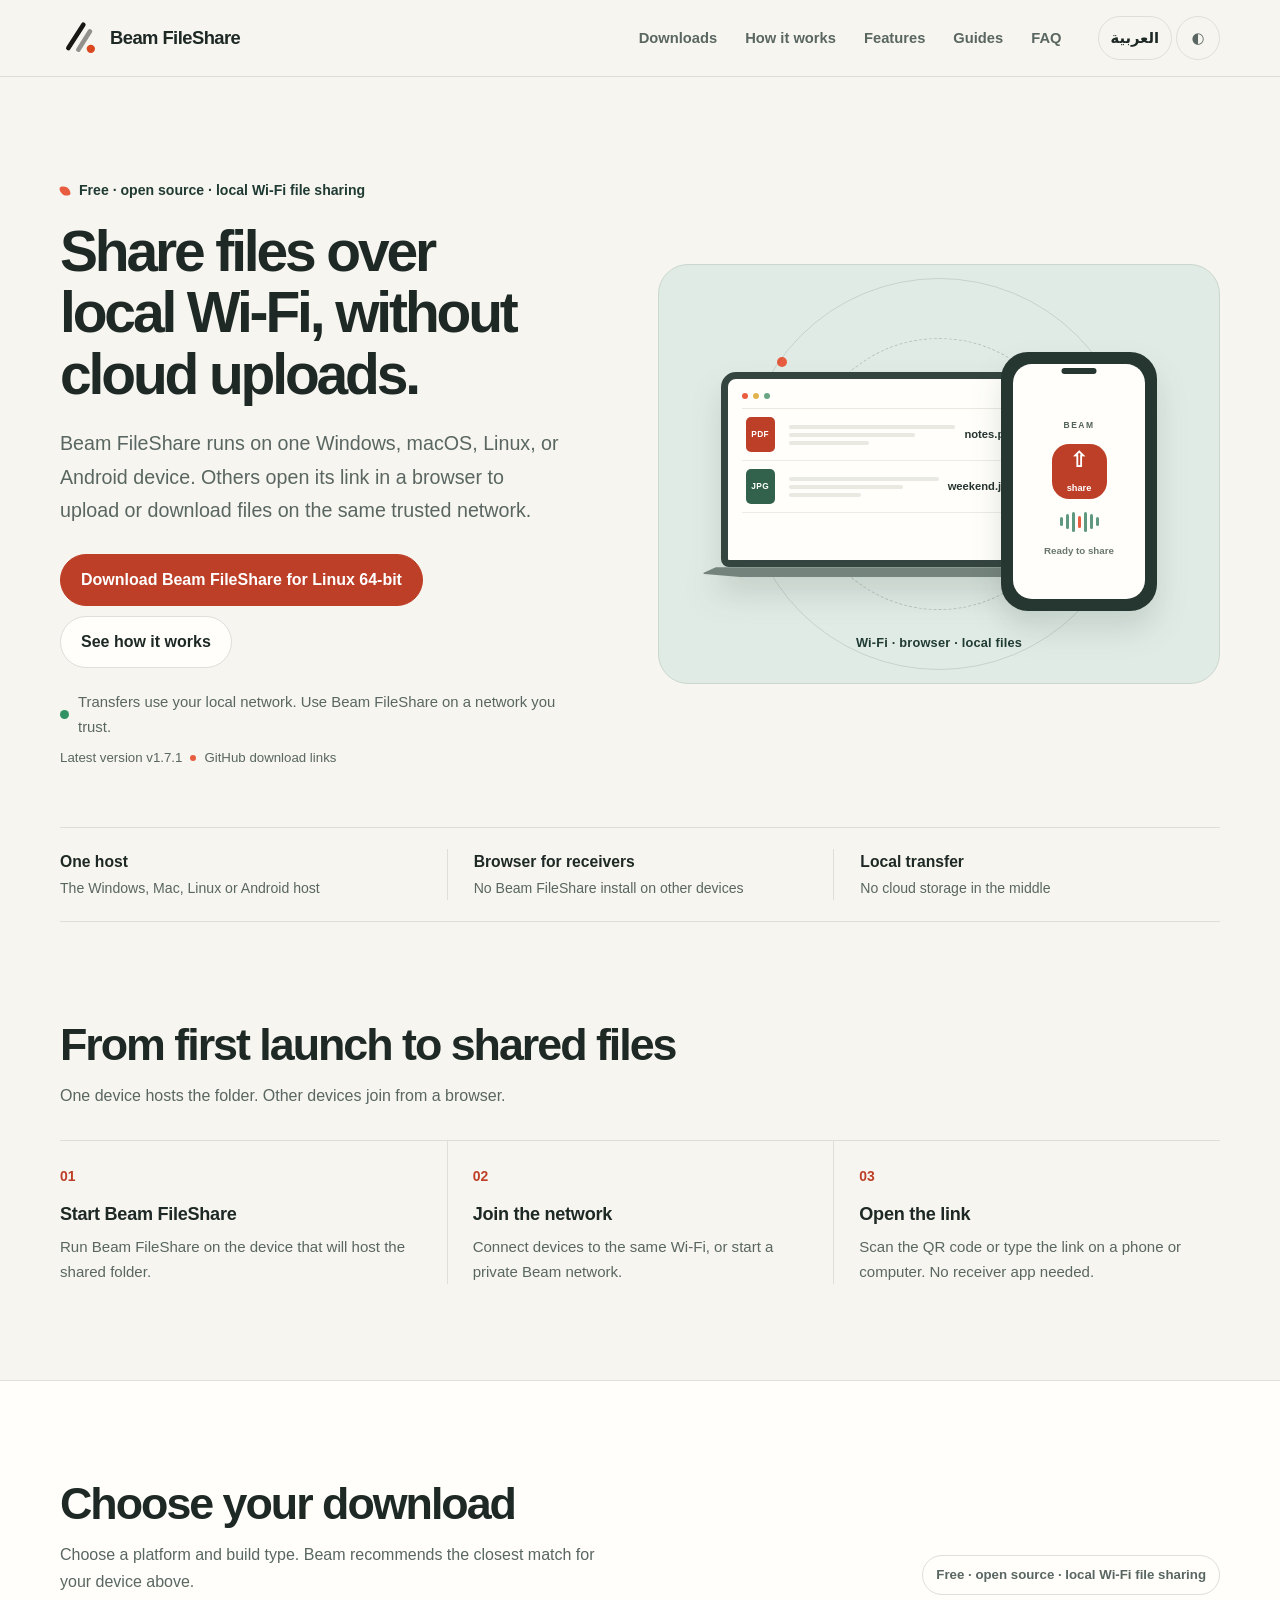
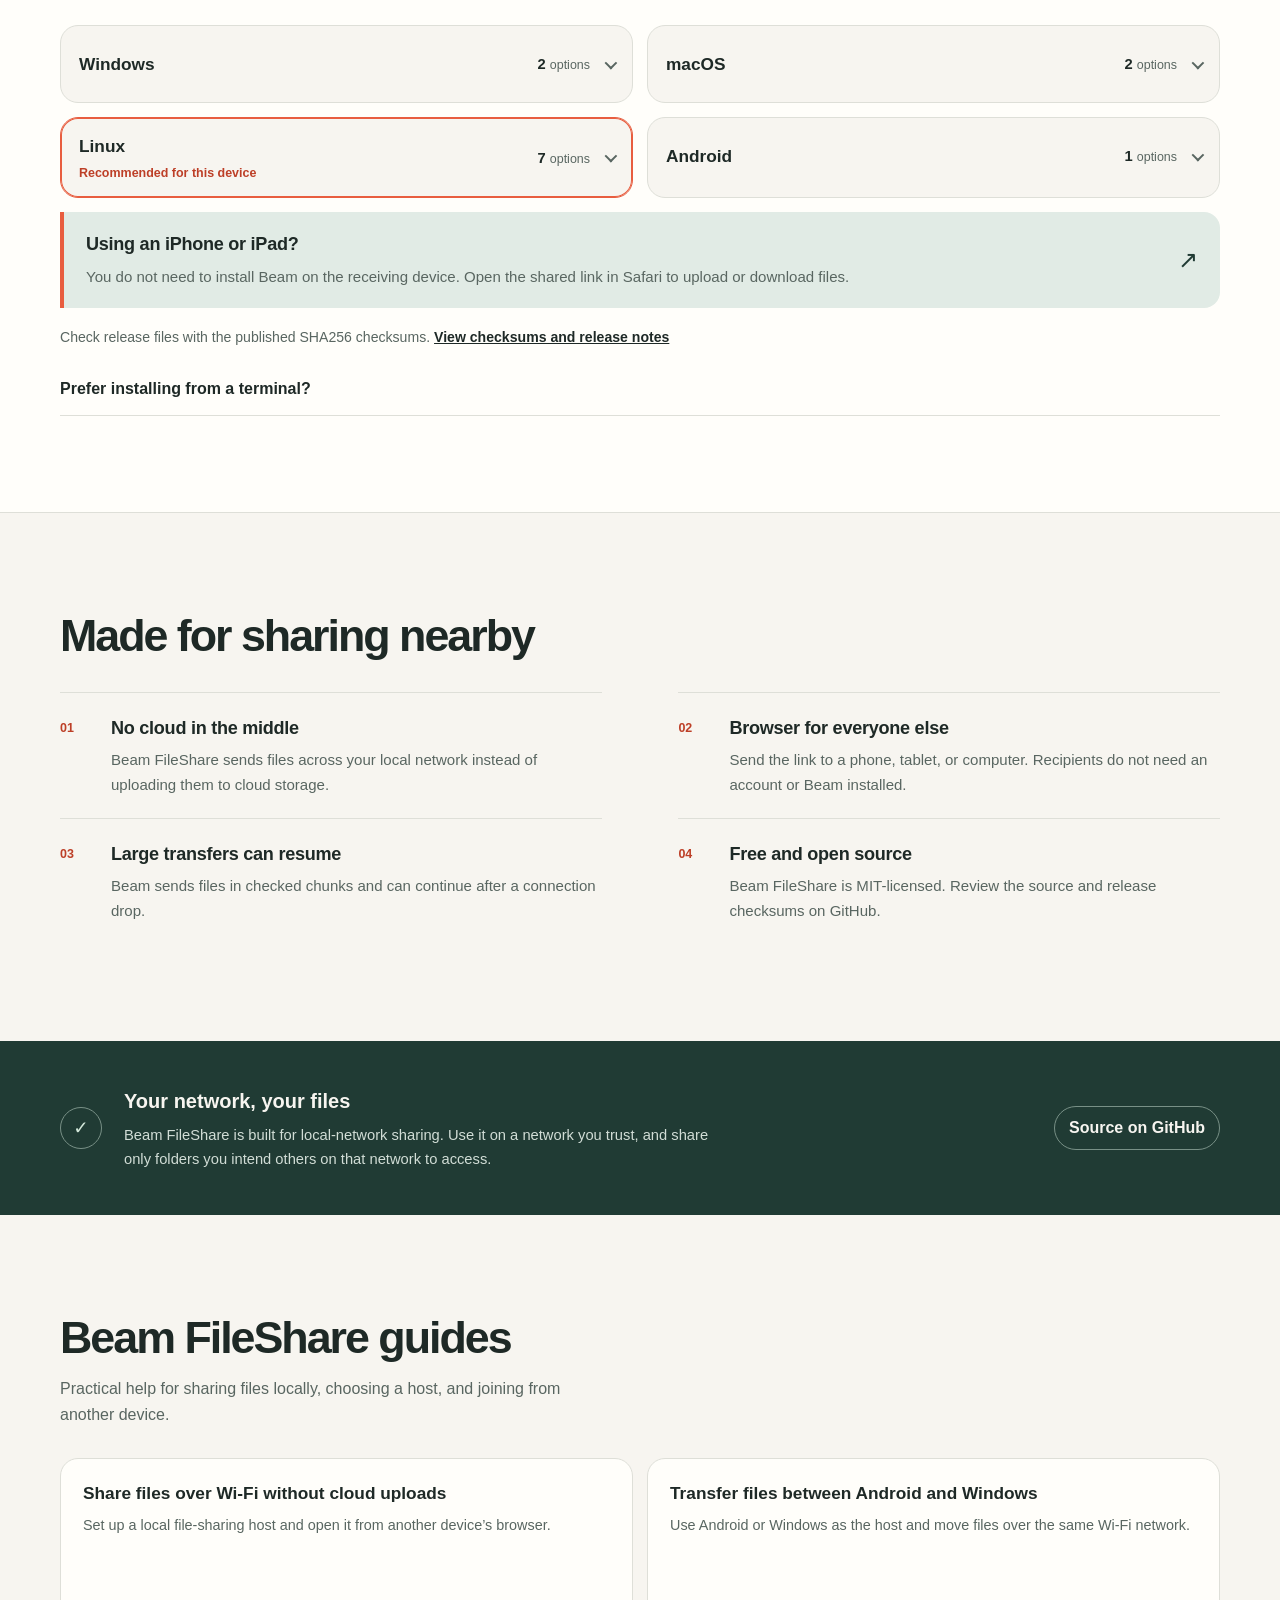
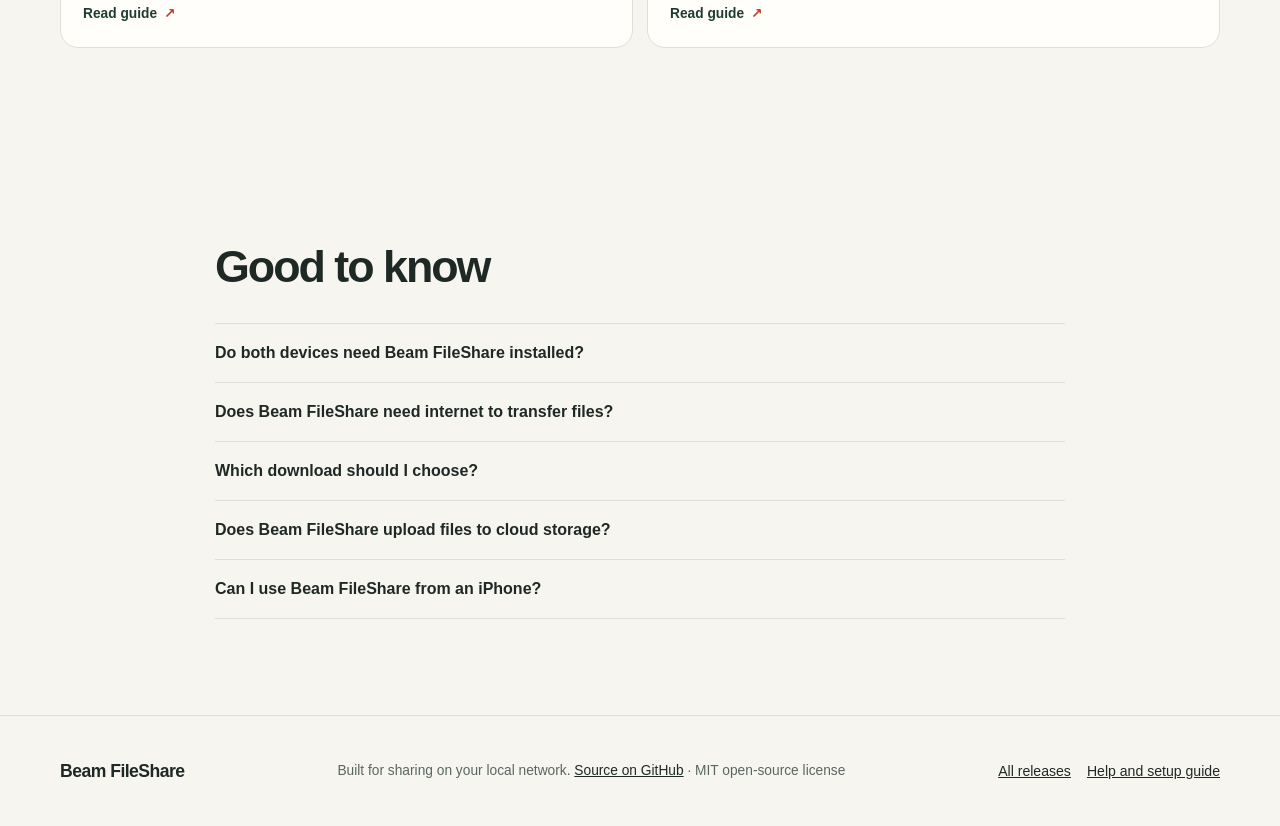
==== commit 888ee325: "Improve Beam FileShare SEO and add bilingual guides" ====
--- a/index.html
+++ b/index.html
@@ -3,8 +3,8 @@
 <head>
 <meta charset="utf-8">
 <meta name="viewport" content="width=device-width, initial-scale=1">
-<title>Beam — Share files between phone and computer over Wi‑Fi</title>
-<meta name="description" content="Send files between your phone and computer over a local Wi‑Fi network. Beam runs on one device; everyone else shares from a browser. No cloud upload or account.">
+<title>Beam FileShare: Local Wi-Fi File Sharing</title>
+<meta name="description" content="Share files across local Wi-Fi with Beam FileShare. Host on Windows, macOS, Linux or Android; everyone else uses a browser. No cloud uploads or receiver app.">
 <meta name="robots" content="index,follow,max-image-preview:large">
 <link rel="canonical" href="https://omdaral.github.io/beam-website/">
 <link rel="alternate" hreflang="en" href="https://omdaral.github.io/beam-website/">
@@ -13,9 +13,9 @@
 <meta name="theme-color" content="#f7f5f0">
 <meta property="og:type" content="website">
 <meta name="referrer" content="strict-origin-when-cross-origin">
-<meta property="og:site_name" content="Beam">
-<meta property="og:title" content="Beam — Share files between phone and computer over Wi‑Fi">
-<meta property="og:description" content="Local file sharing over Wi‑Fi. The receiver only needs a browser.">
+<meta property="og:site_name" content="Beam FileShare">
+<meta property="og:title" content="Beam FileShare: Local Wi-Fi File Sharing">
+<meta property="og:description" content="Open-source local Wi-Fi file sharing for Windows, Mac, Linux and Android. No cloud storage or receiver app.">
 <meta property="og:url" content="https://omdaral.github.io/beam-website/">
 <meta property="og:image" content="https://omdaral.github.io/beam-website/assets/og-cover.png">
 <meta property="og:image:width" content="1200">
@@ -24,8 +24,8 @@
 <meta property="og:locale" content="en_US">
 <meta property="og:locale:alternate" content="ar_AR">
 <meta name="twitter:card" content="summary_large_image">
-<meta name="twitter:title" content="Beam — Share files between phone and computer over Wi‑Fi">
-<meta name="twitter:description" content="Local file sharing over Wi‑Fi. The receiver only needs a browser.">
+<meta name="twitter:title" content="Beam FileShare: Local Wi-Fi File Sharing">
+<meta name="twitter:description" content="Open-source local Wi-Fi file sharing for Windows, Mac, Linux and Android. No cloud storage or receiver app.">
 <meta name="twitter:image" content="https://omdaral.github.io/beam-website/assets/og-cover.png">
 <link rel="icon" href="assets/logo.svg" type="image/svg+xml">
 <link rel="apple-touch-icon" href="assets/logo.svg">
@@ -191,6 +191,13 @@
 .feature { display: grid; grid-template-columns: 38px 1fr; column-gap: 13px; padding-block: 21px; border-block-start: 1px solid var(--line); }
 .feature-mark { grid-row: span 2; padding-block-start: 4px; color: var(--accent-dark); font-size: .78rem; font-weight: 800; font-variant-numeric: tabular-nums; }
 .feature h3 { margin-block: 0 4px; }
+.guide-grid { display: grid; grid-template-columns: repeat(2,minmax(0,1fr)); gap: 14px; }
+.guide-card { min-height: 190px; display: flex; flex-direction: column; align-items: flex-start; padding: 22px; border: 1px solid var(--line); border-radius: 18px; color: var(--ink); background: var(--surface); text-decoration: none; transition: border-color .16s ease, transform .16s ease; }
+.guide-card:hover { transform: translateY(-2px); border-color: var(--accent-dark); }
+.guide-card h3 { margin: 0; font-size: 1.08rem; line-height: 1.4; }
+.guide-card p { margin: 8px 0 18px; color: var(--muted); font-size: .9rem; }
+.guide-card span { display: flex; gap: 7px; align-items: center; margin-block-start: auto; color: var(--forest); font-size: .86rem; font-weight: 750; }
+.guide-card b { color: var(--accent-dark); }
 .trust { color: #f7f5f0; background: var(--forest); }
 .trust-inner { min-height: 174px; display: grid; grid-template-columns: auto 1fr auto; align-items: center; gap: 22px; padding-block: 25px; }
 .trust-icon { width: 42px; height: 42px; display: grid; place-items: center; border: 1px solid #789086; border-radius: 50%; color: #d2e7d9; font-size: 1.15rem; }
@@ -257,7 +264,7 @@
   .steps li, .steps li:first-child { padding: 17px 0; border-inline-start: 0; border-block-end: 1px solid var(--line); }
   .steps li:last-child { border-block-end: 0; }
   .steps h3 { margin-block-start: 5px; }
-  .download-grid, .feature-grid { grid-template-columns: 1fr; }
+  .download-grid, .feature-grid, .guide-grid { grid-template-columns: 1fr; }
   .platform-summary { min-height: 68px; padding-inline: 14px; }
   .platform-content { padding-inline: 14px; }
   .build-choice { gap: 7px; padding-inline: 9px; }
@@ -277,20 +284,21 @@
 .checksum-note a { color: var(--ink); font-weight: 700; }
 
 </style>
-<script type="application/ld+json">{"@context":"https://schema.org","@graph":[{"@type":"SoftwareApplication","name":"Beam","alternateName":"Beam FileShare","applicationCategory":"UtilitiesApplication","operatingSystem":["Linux","Windows","macOS","Android"],"inLanguage":"en","license":"https://opensource.org/licenses/MIT","softwareVersion":"1.7.1","isAccessibleForFree":true,"url":"https://omdaral.github.io/beam-website/","downloadUrl":"https://github.com/omdaral/beam-fileshare/releases/latest","offers":{"@type":"Offer","price":"0","priceCurrency":"USD"},"codeRepository":"https://github.com/omdaral/beam-fileshare"},{"@type":"FAQPage","mainEntity":[{"@type":"Question","name":"Do both devices need Beam installed?","acceptedAnswer":{"@type":"Answer","text":"No. Install or run Beam only on the device hosting the shared folder. Other devices join using a web browser."}},{"@type":"Question","name":"Does Beam need an internet connection?","acceptedAnswer":{"@type":"Answer","text":"File transfers work over a local Wi‑Fi network without internet. Internet access is needed to download Beam or check GitHub for a new release."}},{"@type":"Question","name":"Which download should I choose?","acceptedAnswer":{"@type":"Answer","text":"Choose the file that matches the device running Beam. Most Windows PCs use Windows 64-bit; most Intel or AMD Linux computers use Linux 64-bit; most newer Macs use Apple Silicon."}},{"@type":"Question","name":"Are my files uploaded to the cloud?","acceptedAnswer":{"@type":"Answer","text":"Beam is designed to transfer files across your local network. It does not use a cloud storage service for transfers."}},{"@type":"Question","name":"Can I use Beam on an iPhone?","acceptedAnswer":{"@type":"Answer","text":"An iPhone can join from Safari as the receiving device. You do not need to install a separate app to download or upload through the shared link."}}]}]}</script>
+<script type="application/ld+json">{"@context":"https://schema.org","@graph":[{"@type":"SoftwareApplication","@id":"https://omdaral.github.io/beam-website/#app","name":"Beam FileShare","alternateName":"Beam local Wi-Fi file sharing","description":"Share files across local Wi-Fi with Beam FileShare. Host on Windows, macOS, Linux or Android; everyone else uses a browser. No cloud uploads or receiver app.","brand":{"@type":"Brand","name":"Beam FileShare"},"applicationCategory":"UtilitiesApplication","operatingSystem":["Linux","Windows","macOS","Android"],"inLanguage":"en","license":"https://opensource.org/licenses/MIT","softwareVersion":"1.7.1","isAccessibleForFree":true,"url":"https://omdaral.github.io/beam-website/","downloadUrl":"https://github.com/omdaral/beam-fileshare/releases/latest","offers":{"@type":"Offer","price":"0","priceCurrency":"USD"},"codeRepository":"https://github.com/omdaral/beam-fileshare"},{"@type":"WebSite","@id":"https://omdaral.github.io/beam-website/#website","name":"Beam FileShare","url":"https://omdaral.github.io/beam-website/","inLanguage":["en","ar"]},{"@type":"FAQPage","mainEntity":[{"@type":"Question","name":"Do both devices need Beam FileShare installed?","acceptedAnswer":{"@type":"Answer","text":"No. Run Beam FileShare only on the device hosting the shared folder. Other devices join using a web browser."}},{"@type":"Question","name":"Does Beam FileShare need internet to transfer files?","acceptedAnswer":{"@type":"Answer","text":"File transfers work over a local Wi-Fi network without internet. Internet is needed to download Beam FileShare or check GitHub for a new release."}},{"@type":"Question","name":"Which download should I choose?","acceptedAnswer":{"@type":"Answer","text":"Choose a build for the device that will run Beam FileShare. Most Windows PCs use x64; most Intel or AMD Linux computers use x64; newer Macs use Apple Silicon. Android uses the APK."}},{"@type":"Question","name":"Does Beam FileShare upload files to cloud storage?","acceptedAnswer":{"@type":"Answer","text":"No. Beam FileShare transfers files across your local network instead of uploading them to a cloud-storage service."}},{"@type":"Question","name":"Can I use Beam FileShare from an iPhone?","acceptedAnswer":{"@type":"Answer","text":"Yes. Use Safari to open the host’s shared link as a receiving device. You do not need to install Beam FileShare on the iPhone."}}]}]}</script>
 </head>
 <body>
 <a class="skip" href="#main">Skip to content</a>
 <header class="top">
   <div class="wrap bar">
-    <a class="brand" href="./" aria-label="Beam — Skip to content">
+    <a class="brand" href="./" aria-label="Beam FileShare — Skip to content">
       <img src="assets/logo.svg" width="40" height="40" alt="" fetchpriority="high">
-      <span>Beam</span>
+      <span>Beam FileShare</span>
     </a>
     <nav class="main-nav" aria-label="Main navigation">
       <a href="#download">Downloads</a>
       <a href="#how">How it works</a>
       <a href="#features">Features</a>
+      <a href="#guides">Guides</a>
       <a href="#faq">FAQ</a>
     </nav>
     <div class="controls">
@@ -302,14 +310,14 @@
 <main id="main">
   <section class="hero wrap" aria-labelledby="hero-title">
     <div class="hero-copy">
-      <p class="eyebrow"><span class="eyebrow-mark" aria-hidden="true"></span>Free · Open source · Local network</p>
-      <h1 id="hero-title">Share files over Wi‑Fi. No app for the receiver.</h1>
-      <p class="lead">Start Beam on one device. Open its link on the others. Everyone can upload or download from a browser—without an account, cloud upload, or app on the receiving device.</p>
+      <p class="eyebrow"><span class="eyebrow-mark" aria-hidden="true"></span>Free · open source · local Wi-Fi file sharing</p>
+      <h1 id="hero-title">Share files over local Wi-Fi, without cloud uploads.</h1>
+      <p class="lead">Beam FileShare runs on one Windows, macOS, Linux, or Android device. Others open its link in a browser to upload or download files on the same trusted network.</p>
       <div class="hero-actions">
-        <a class="button primary" id="smartDownload" href="#download" data-default="Get Beam for this device" data-prefix="Download Beam for" data-ios-label="Use Beam from Safari">Get Beam for this device</a>
+        <a class="button primary" id="smartDownload" href="#download" data-default="Download Beam FileShare" data-prefix="Download Beam FileShare for" data-ios-label="Use Beam from Safari">Download Beam FileShare</a>
         <a class="button secondary" href="#how">See how it works</a>
       </div>
-      <p class="hero-note"><span class="local-dot" aria-hidden="true"></span>Your files stay on your local network.</p>
+      <p class="hero-note"><span class="local-dot" aria-hidden="true"></span>Transfers use your local network. Use Beam FileShare on a network you trust.</p>
       <p class="release-line"><span id="versionBadge">Latest version v1.7.1</span><span class="status-dot" aria-hidden="true"></span><span id="releaseStatus">MIT open-source license</span></p>
     </div>
     <figure class="transfer-visual" aria-label="Illustration of a phone and computer sharing a file over a local Wi‑Fi connection">
@@ -326,22 +334,22 @@
       <span class="transfer-caption">Wi‑Fi · browser · local files</span>
     </figure>
   </section>
-  <section class="proof wrap" aria-label="Your files stay on your local network.">
-    <p><strong>One host</strong><span>The computer with your shared folder</span></p>
-    <p><strong>Browser for receivers</strong><span>No Beam install on other devices</span></p>
+  <section class="proof wrap" aria-label="Transfers use your local network. Use Beam FileShare on a network you trust.">
+    <p><strong>One host</strong><span>The Windows, Mac, Linux or Android host</span></p>
+    <p><strong>Browser for receivers</strong><span>No Beam FileShare install on other devices</span></p>
     <p><strong>Local transfer</strong><span>No cloud storage in the middle</span></p>
   </section>
   <section class="section wrap" id="how" aria-labelledby="how-title">
     <div class="section-heading"><h2 id="how-title">From first launch to shared files</h2><p>One device hosts the folder. Other devices join from a browser.</p></div>
     <ol class="steps">
-      <li><span class="step-no">01</span><h3>Start Beam</h3><p>Open Beam on the computer that has the files you want to share.</p></li>
+      <li><span class="step-no">01</span><h3>Start Beam FileShare</h3><p>Run Beam FileShare on the device that will host the shared folder.</p></li>
       <li><span class="step-no">02</span><h3>Join the network</h3><p>Connect devices to the same Wi‑Fi, or start a private Beam network.</p></li>
       <li><span class="step-no">03</span><h3>Open the link</h3><p>Scan the QR code or type the link on a phone or computer. No receiver app needed.</p></li>
     </ol>
   </section>
   <section class="section downloads" id="download" aria-labelledby="download-title">
     <div class="wrap">
-      <div class="section-heading download-heading"><div><h2 id="download-title">Choose your download</h2><p>Choose a platform and build type. Beam recommends the closest match for your device above.</p></div><span class="free-mark">Free · Open source · Local network</span></div>
+      <div class="section-heading download-heading"><div><h2 id="download-title">Choose your download</h2><p>Choose a platform and build type. Beam recommends the closest match for your device above.</p></div><span class="free-mark">Free · open source · local Wi-Fi file sharing</span></div>
       <div class="download-grid"><details class="download-platform" data-platform="windows"><summary class="platform-summary"><span class="platform-summary-main"><b>Windows</b><small class="platform-recommendation">Recommended for this device</small></span><span class="platform-count"><b>2</b><span>options</span></span><span class="platform-chevron" aria-hidden="true"></span></summary><div class="platform-content"><p class="platform-description">Choose x64 for most PCs, or ARM64 for ARM-powered devices.</p><div class="build-list"><a class="build-choice" data-asset="windows-amd64" href="https://github.com/omdaral/beam-fileshare/releases/download/v1.7.1/Beam-1.7.1-windows-amd64.zip" aria-label="Download Windows · x64"><span class="build-choice-main"><b>Windows · x64</b><small>Portable ZIP · no installer</small></span><span class="build-size" data-asset-size="windows-amd64" aria-hidden="true"></span><span class="build-download">Download</span><span class="build-arrow" aria-hidden="true">↓</span></a><a class="build-choice" data-asset="windows-arm64" href="https://github.com/omdaral/beam-fileshare/releases/download/v1.7.1/Beam-1.7.1-windows-arm64.zip" aria-label="Download Windows · ARM64"><span class="build-choice-main"><b>Windows · ARM64</b><small>Portable ZIP · no installer</small></span><span class="build-size" data-asset-size="windows-arm64" aria-hidden="true"></span><span class="build-download">Download</span><span class="build-arrow" aria-hidden="true">↓</span></a></div></div></details>
 <details class="download-platform" data-platform="macos"><summary class="platform-summary"><span class="platform-summary-main"><b>macOS</b><small class="platform-recommendation">Recommended for this device</small></span><span class="platform-count"><b>2</b><span>options</span></span><span class="platform-chevron" aria-hidden="true"></span></summary><div class="platform-content"><p class="platform-description">Choose Apple Silicon for M-series Macs, or Intel for older Macs.</p><div class="build-list"><a class="build-choice" data-asset="macos-arm64" href="https://github.com/omdaral/beam-fileshare/releases/download/v1.7.1/Beam-1.7.1-macos-arm64.zip" aria-label="Download Apple Silicon · ARM64"><span class="build-choice-main"><b>Apple Silicon · ARM64</b><small>Portable ZIP · no installer</small></span><span class="build-size" data-asset-size="macos-arm64" aria-hidden="true"></span><span class="build-download">Download</span><span class="build-arrow" aria-hidden="true">↓</span></a><a class="build-choice" data-asset="macos-amd64" href="https://github.com/omdaral/beam-fileshare/releases/download/v1.7.1/Beam-1.7.1-macos-amd64.zip" aria-label="Download Intel · x64"><span class="build-choice-main"><b>Intel · x64</b><small>Portable ZIP · no installer</small></span><span class="build-size" data-asset-size="macos-amd64" aria-hidden="true"></span><span class="build-download">Download</span><span class="build-arrow" aria-hidden="true">↓</span></a></div></div></details>
 <details class="download-platform" data-platform="linux"><summary class="platform-summary"><span class="platform-summary-main"><b>Linux</b><small class="platform-recommendation">Recommended for this device</small></span><span class="platform-count"><b>7</b><span>options</span></span><span class="platform-chevron" aria-hidden="true"></span></summary><div class="platform-content"><p class="platform-description">Choose a portable build or the package format used by your distribution.</p><div class="build-list"><a class="build-choice" data-asset="linux-amd64" href="https://github.com/omdaral/beam-fileshare/releases/download/v1.7.1/Beam-1.7.1-linux-amd64.tar.gz" aria-label="Download Linux · x64"><span class="build-choice-main"><b>Linux · x64</b><small>Portable .tar.gz archive</small></span><span class="build-size" data-asset-size="linux-amd64" aria-hidden="true"></span><span class="build-download">Download</span><span class="build-arrow" aria-hidden="true">↓</span></a><a class="build-choice" data-asset="linux-arm64" href="https://github.com/omdaral/beam-fileshare/releases/download/v1.7.1/Beam-1.7.1-linux-arm64.tar.gz" aria-label="Download Linux · ARM64"><span class="build-choice-main"><b>Linux · ARM64</b><small>Portable .tar.gz archive</small></span><span class="build-size" data-asset-size="linux-arm64" aria-hidden="true"></span><span class="build-download">Download</span><span class="build-arrow" aria-hidden="true">↓</span></a><a class="build-choice" data-asset="appimage-x64" href="https://github.com/omdaral/beam-fileshare/releases/download/v1.7.1/Beam-1.7.1-x86_64.AppImage" aria-label="Download AppImage · x64"><span class="build-choice-main"><b>AppImage · x64</b><small>Single-file app · no installation</small></span><span class="build-size" data-asset-size="appimage-x64" aria-hidden="true"></span><span class="build-download">Download</span><span class="build-arrow" aria-hidden="true">↓</span></a><a class="build-choice" data-asset="appimage-arm" href="https://github.com/omdaral/beam-fileshare/releases/download/v1.7.1/Beam-1.7.1-aarch64.AppImage" aria-label="Download AppImage · ARM64"><span class="build-choice-main"><b>AppImage · ARM64</b><small>Single-file app · no installation</small></span><span class="build-size" data-asset-size="appimage-arm" aria-hidden="true"></span><span class="build-download">Download</span><span class="build-arrow" aria-hidden="true">↓</span></a><a class="build-choice" data-asset="deb-amd64" href="https://github.com/omdaral/beam-fileshare/releases/download/v1.7.1/beam-fileshare_1.7.1-1_amd64.deb" aria-label="Download Debian / Ubuntu · x64"><span class="build-choice-main"><b>Debian / Ubuntu · x64</b><small>.deb package</small></span><span class="build-size" data-asset-size="deb-amd64" aria-hidden="true"></span><span class="build-download">Download</span><span class="build-arrow" aria-hidden="true">↓</span></a><a class="build-choice" data-asset="deb-arm64" href="https://github.com/omdaral/beam-fileshare/releases/download/v1.7.1/beam-fileshare_1.7.1-1_arm64.deb" aria-label="Download Debian / Ubuntu · ARM64"><span class="build-choice-main"><b>Debian / Ubuntu · ARM64</b><small>.deb package</small></span><span class="build-size" data-asset-size="deb-arm64" aria-hidden="true"></span><span class="build-download">Download</span><span class="build-arrow" aria-hidden="true">↓</span></a><a class="build-choice" data-asset="rpm" href="https://github.com/omdaral/beam-fileshare/releases/download/v1.7.1/beam-fileshare-1.7.1-1.x86_64.rpm" aria-label="Download Fedora / RPM · x64"><span class="build-choice-main"><b>Fedora / RPM · x64</b><small>.rpm package</small></span><span class="build-size" data-asset-size="rpm" aria-hidden="true"></span><span class="build-download">Download</span><span class="build-arrow" aria-hidden="true">↓</span></a></div></div></details>
@@ -354,32 +362,39 @@
   <section class="section wrap" id="features" aria-labelledby="features-title">
     <div class="section-heading"><h2 id="features-title">Made for sharing nearby</h2></div>
     <div class="feature-grid">
-      <article class="feature"><span class="feature-mark" aria-hidden="true">01</span><h3>No cloud in the middle</h3><p>Files move directly across your local network; Beam does not upload them to a storage service.</p></article>
+      <article class="feature"><span class="feature-mark" aria-hidden="true">01</span><h3>No cloud in the middle</h3><p>Beam FileShare sends files across your local network instead of uploading them to cloud storage.</p></article>
       <article class="feature"><span class="feature-mark" aria-hidden="true">02</span><h3>Browser for everyone else</h3><p>Send the link to a phone, tablet, or computer. Recipients do not need an account or Beam installed.</p></article>
       <article class="feature"><span class="feature-mark" aria-hidden="true">03</span><h3>Large transfers can resume</h3><p>Beam sends files in checked chunks and can continue after a connection drop.</p></article>
-      <article class="feature"><span class="feature-mark" aria-hidden="true">04</span><h3>Free and open source</h3><p>Beam is MIT-licensed. Review the source and release checksums on GitHub.</p></article>
+      <article class="feature"><span class="feature-mark" aria-hidden="true">04</span><h3>Free and open source</h3><p>Beam FileShare is MIT-licensed. Review the source and release checksums on GitHub.</p></article>
     </div>
   </section>
   <section class="trust">
-    <div class="wrap trust-inner"><span class="trust-icon" aria-hidden="true">✓</span><div><h2>Your network, your files</h2><p>Beam is built for local sharing. Use it on a network you trust, and share only folders you intend others on that network to access.</p></div><a href="https://github.com/omdaral/beam-fileshare">Source on GitHub</a></div>
+    <div class="wrap trust-inner"><span class="trust-icon" aria-hidden="true">✓</span><div><h2>Your network, your files</h2><p>Beam FileShare is built for local-network sharing. Use it on a network you trust, and share only folders you intend others on that network to access.</p></div><a href="https://github.com/omdaral/beam-fileshare">Source on GitHub</a></div>
+  </section>
+  <section class="section wrap guides" id="guides" aria-labelledby="guides-title">
+    <div class="section-heading"><h2 id="guides-title">Beam FileShare guides</h2><p>Practical help for sharing files locally, choosing a host, and joining from another device.</p></div>
+    <div class="guide-grid">
+      <a class="guide-card" href="guides/share-files-over-wifi/"><h3>Share files over Wi-Fi without cloud uploads</h3><p>Set up a local file-sharing host and open it from another device’s browser.</p><span>Read guide <b aria-hidden="true">↗</b></span></a>
+      <a class="guide-card" href="guides/android-to-windows-file-sharing/"><h3>Transfer files between Android and Windows</h3><p>Use Android or Windows as the host and move files over the same Wi-Fi network.</p><span>Read guide <b aria-hidden="true">↗</b></span></a>
+    </div>
   </section>
   <section class="section wrap faq" id="faq" aria-labelledby="faq-title">
     <div class="section-heading"><h2 id="faq-title">Good to know</h2></div>
-    <div class="faq-list"><details><summary>Do both devices need Beam installed?</summary><p>No. Install or run Beam only on the device hosting the shared folder. Other devices join using a web browser.</p></details>
-<details><summary>Does Beam need an internet connection?</summary><p>File transfers work over a local Wi‑Fi network without internet. Internet access is needed to download Beam or check GitHub for a new release.</p></details>
-<details><summary>Which download should I choose?</summary><p>Choose the file that matches the device running Beam. Most Windows PCs use Windows 64-bit; most Intel or AMD Linux computers use Linux 64-bit; most newer Macs use Apple Silicon.</p></details>
-<details><summary>Are my files uploaded to the cloud?</summary><p>Beam is designed to transfer files across your local network. It does not use a cloud storage service for transfers.</p></details>
-<details><summary>Can I use Beam on an iPhone?</summary><p>An iPhone can join from Safari as the receiving device. You do not need to install a separate app to download or upload through the shared link.</p></details></div>
+    <div class="faq-list"><details><summary>Do both devices need Beam FileShare installed?</summary><p>No. Run Beam FileShare only on the device hosting the shared folder. Other devices join using a web browser.</p></details>
+<details><summary>Does Beam FileShare need internet to transfer files?</summary><p>File transfers work over a local Wi-Fi network without internet. Internet is needed to download Beam FileShare or check GitHub for a new release.</p></details>
+<details><summary>Which download should I choose?</summary><p>Choose a build for the device that will run Beam FileShare. Most Windows PCs use x64; most Intel or AMD Linux computers use x64; newer Macs use Apple Silicon. Android uses the APK.</p></details>
+<details><summary>Does Beam FileShare upload files to cloud storage?</summary><p>No. Beam FileShare transfers files across your local network instead of uploading them to a cloud-storage service.</p></details>
+<details><summary>Can I use Beam FileShare from an iPhone?</summary><p>Yes. Use Safari to open the host’s shared link as a receiving device. You do not need to install Beam FileShare on the iPhone.</p></details></div>
   </section>
 </main>
 <footer class="footer">
   <div class="wrap footer-row">
-    <a class="footer-brand" href="./">Beam</a>
+    <a class="footer-brand" href="./">Beam FileShare</a>
     <p>Built for sharing on your local network. <a href="https://github.com/omdaral/beam-fileshare">Source on GitHub</a> · MIT open-source license</p>
     <div class="footer-links"><a href="https://github.com/omdaral/beam-fileshare/releases/latest">All releases</a><a href="https://github.com/omdaral/beam-fileshare/blob/main/HELP.md">Help and setup guide</a></div>
   </div>
 </footer>
 <script src="app.js" defer></script>
-<noscript><p class="noscript">Beam download links and the main product information are available without JavaScript.</p></noscript>
+<noscript><p class="noscript">Beam FileShare downloads and product information are available without JavaScript.</p></noscript>
 </body>
 </html>
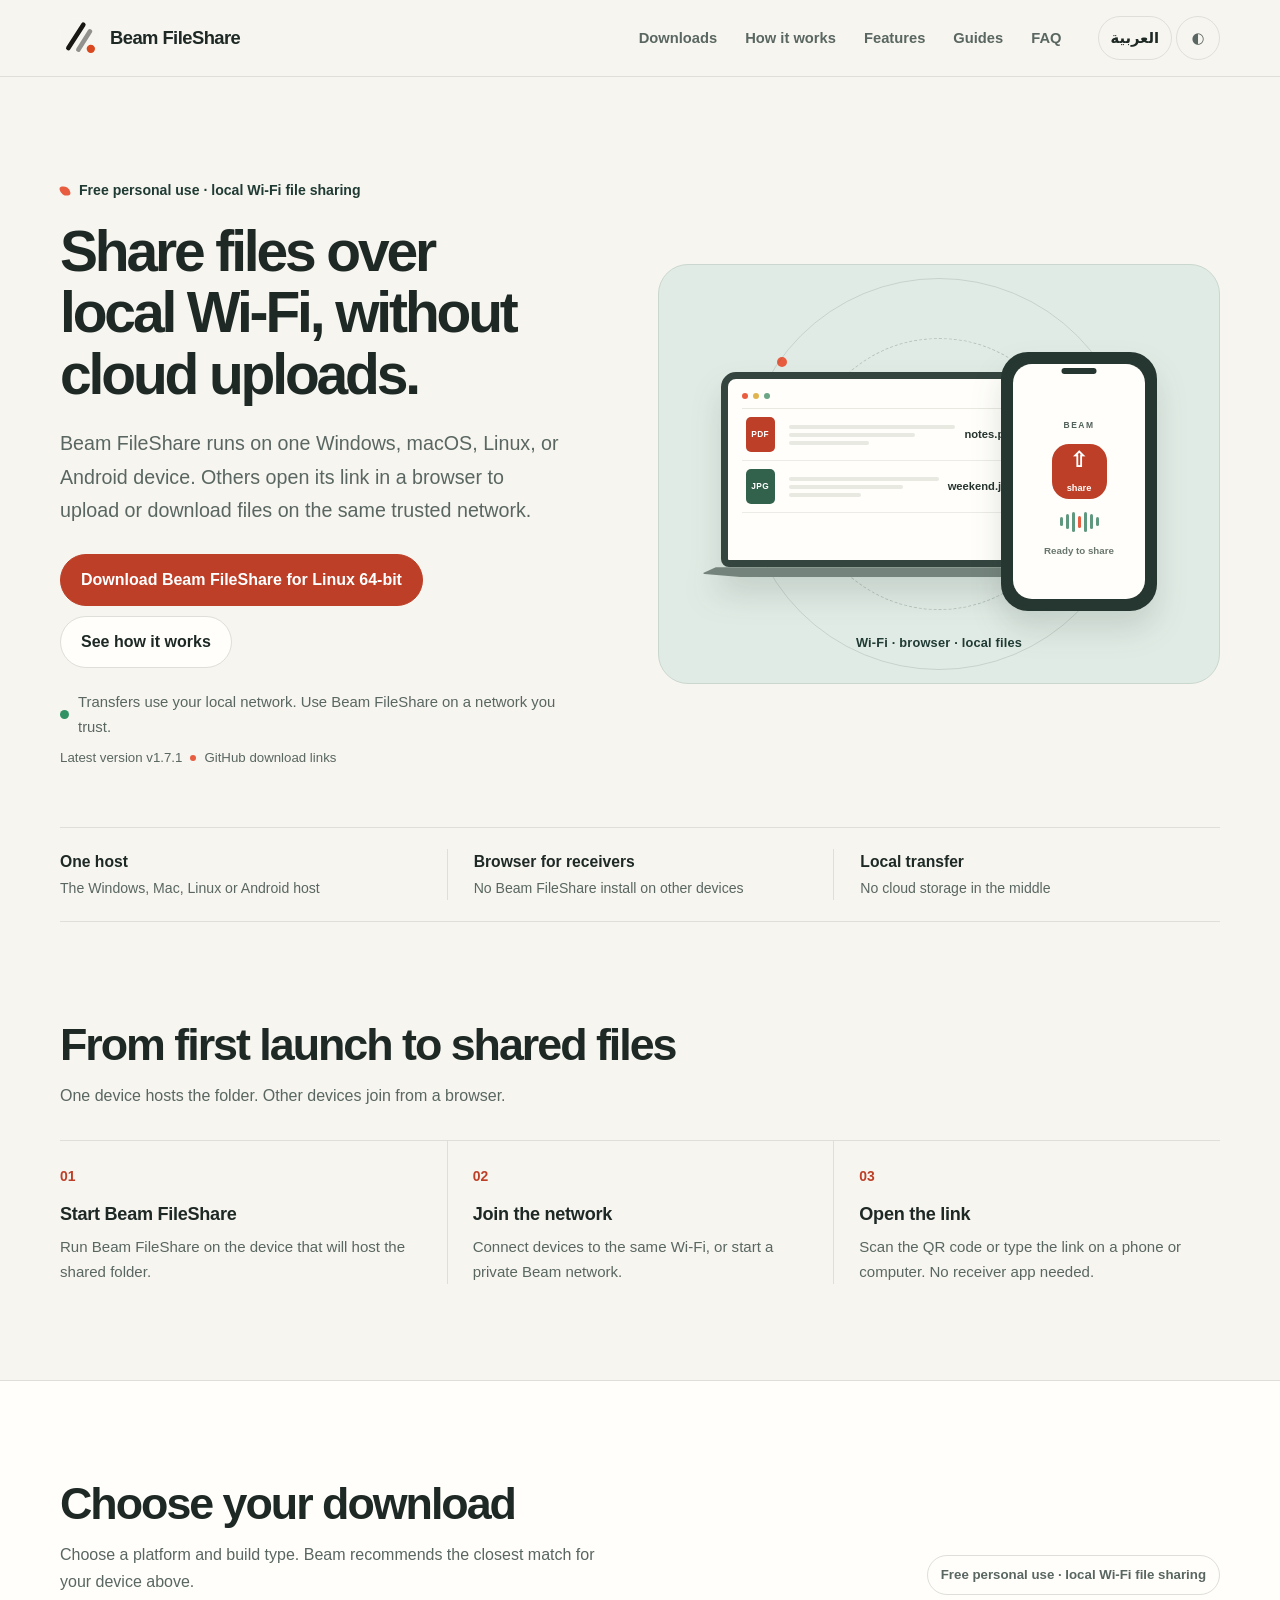
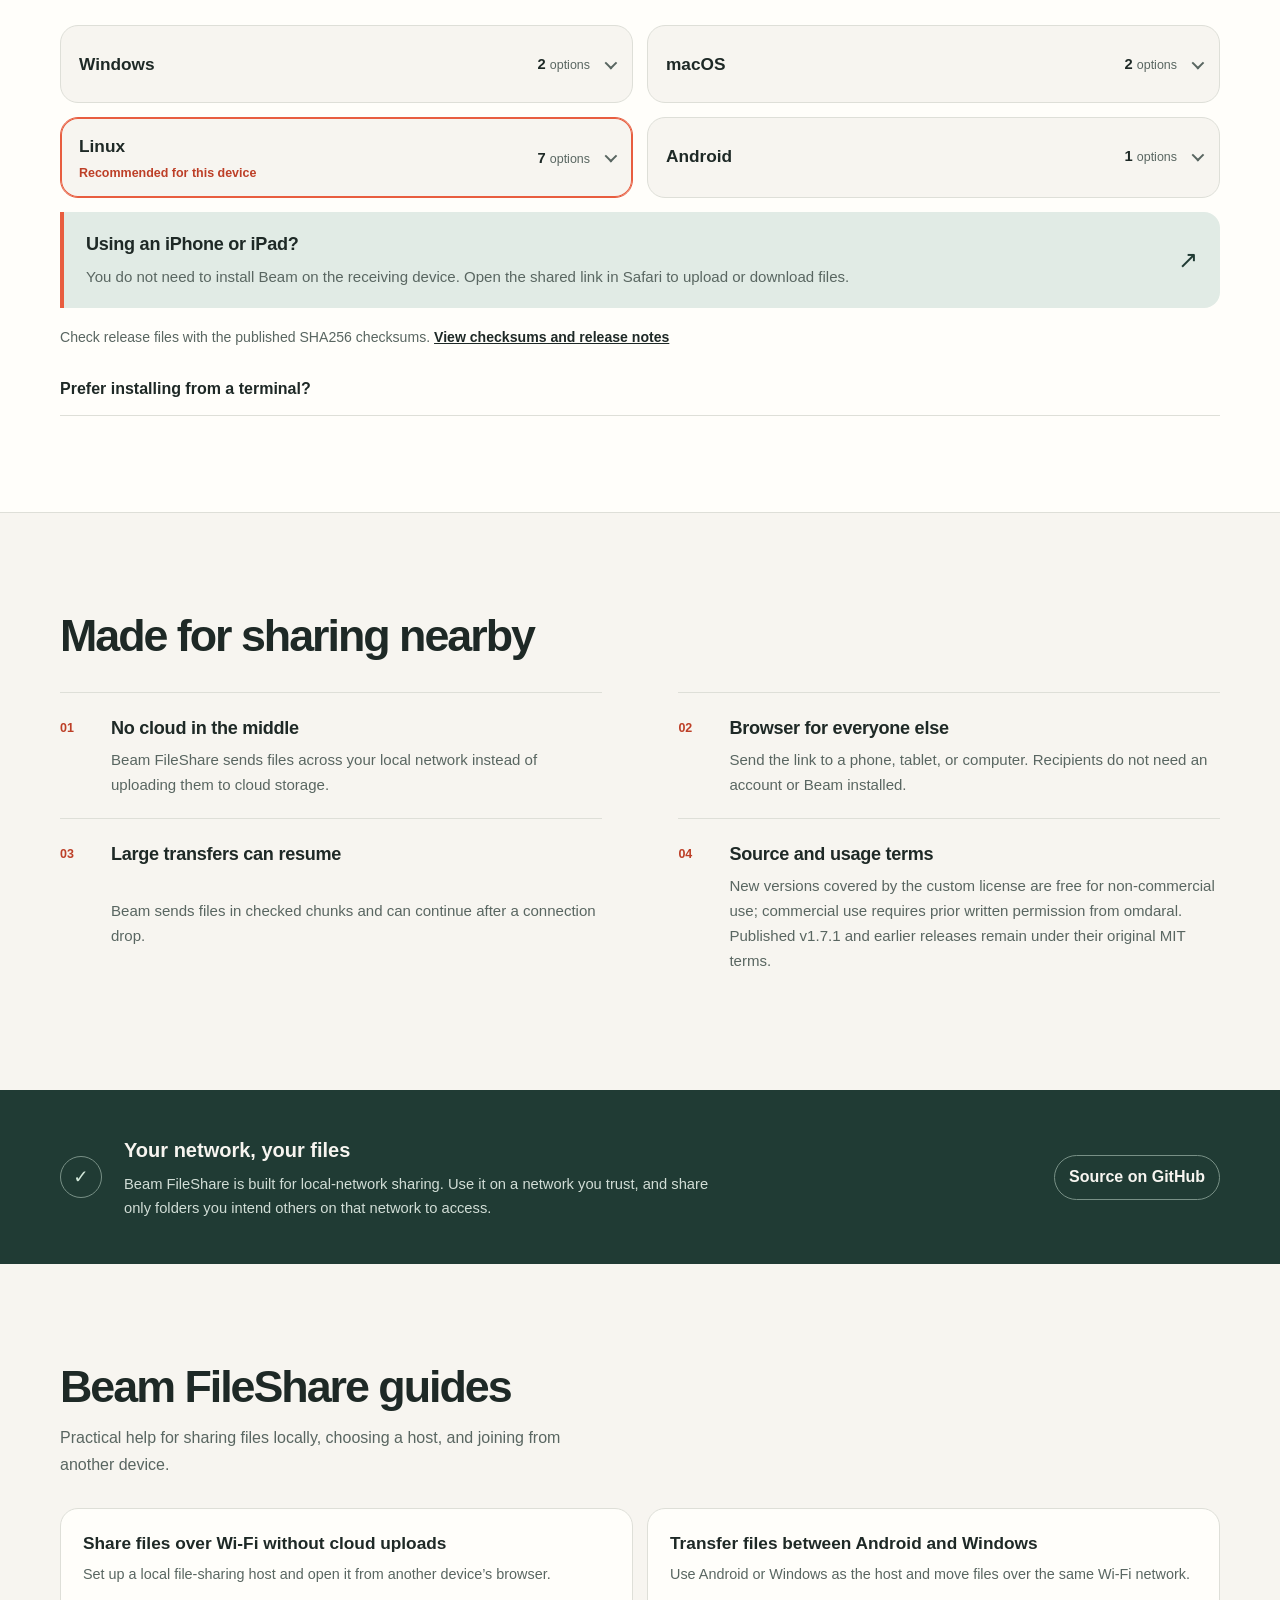
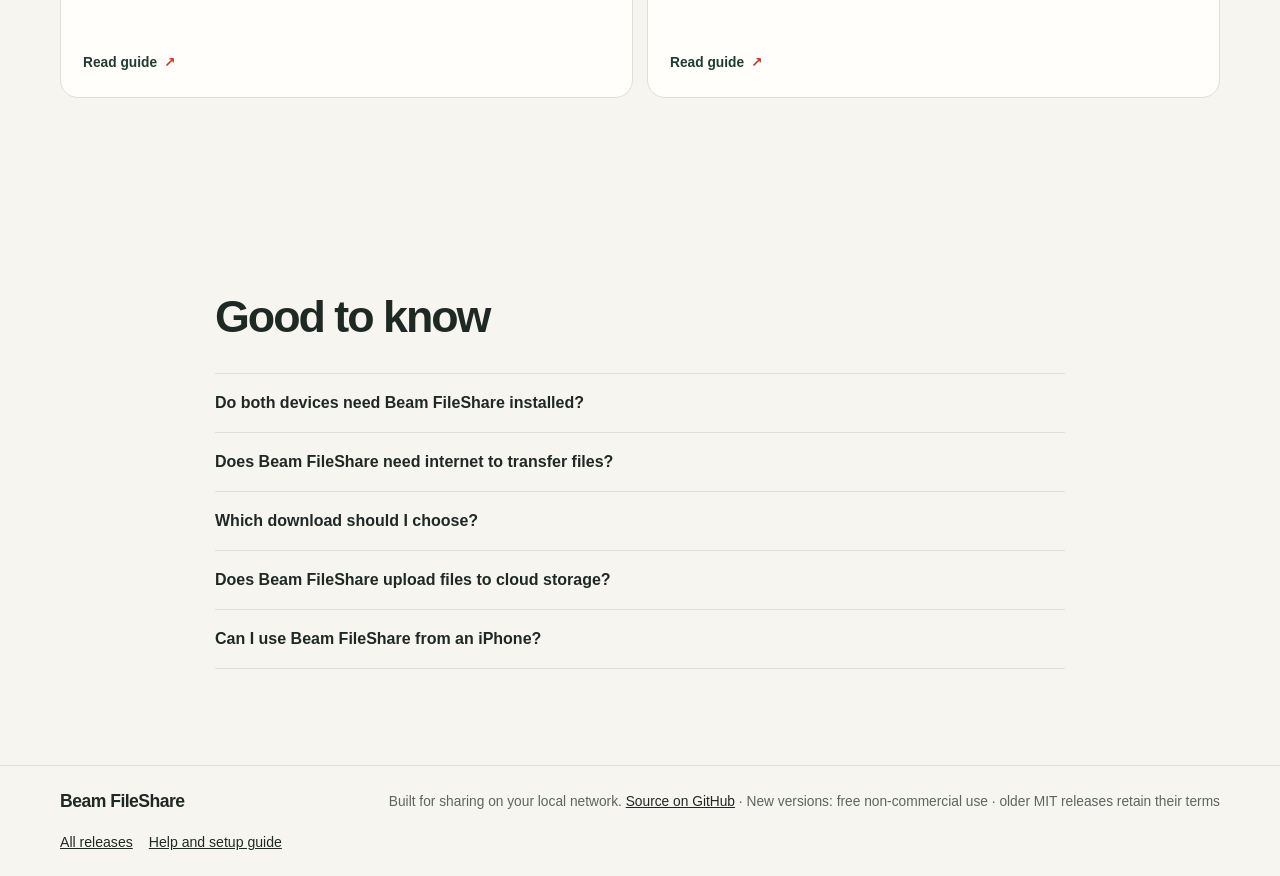
==== commit cd760c8f: "Update site usage terms and remove personal links" ====
--- a/index.html
+++ b/index.html
@@ -15,7 +15,7 @@
 <meta name="referrer" content="strict-origin-when-cross-origin">
 <meta property="og:site_name" content="Beam FileShare">
 <meta property="og:title" content="Beam FileShare: Local Wi-Fi File Sharing">
-<meta property="og:description" content="Open-source local Wi-Fi file sharing for Windows, Mac, Linux and Android. No cloud storage or receiver app.">
+<meta property="og:description" content="Share files over local Wi-Fi on Windows, Mac, Linux and Android. New versions are free for non-commercial use; v1.7.1 remains under its original MIT terms.">
 <meta property="og:url" content="https://omdaral.github.io/beam-website/">
 <meta property="og:image" content="https://omdaral.github.io/beam-website/assets/og-cover.png">
 <meta property="og:image:width" content="1200">
@@ -25,7 +25,7 @@
 <meta property="og:locale:alternate" content="ar_AR">
 <meta name="twitter:card" content="summary_large_image">
 <meta name="twitter:title" content="Beam FileShare: Local Wi-Fi File Sharing">
-<meta name="twitter:description" content="Open-source local Wi-Fi file sharing for Windows, Mac, Linux and Android. No cloud storage or receiver app.">
+<meta name="twitter:description" content="Share files over local Wi-Fi on Windows, Mac, Linux and Android. New versions are free for non-commercial use; v1.7.1 remains under its original MIT terms.">
 <meta name="twitter:image" content="https://omdaral.github.io/beam-website/assets/og-cover.png">
 <link rel="icon" href="assets/logo.svg" type="image/svg+xml">
 <link rel="apple-touch-icon" href="assets/logo.svg">
@@ -284,7 +284,7 @@
 .checksum-note a { color: var(--ink); font-weight: 700; }
 
 </style>
-<script type="application/ld+json">{"@context":"https://schema.org","@graph":[{"@type":"SoftwareApplication","@id":"https://omdaral.github.io/beam-website/#app","name":"Beam FileShare","alternateName":"Beam local Wi-Fi file sharing","description":"Share files across local Wi-Fi with Beam FileShare. Host on Windows, macOS, Linux or Android; everyone else uses a browser. No cloud uploads or receiver app.","brand":{"@type":"Brand","name":"Beam FileShare"},"applicationCategory":"UtilitiesApplication","operatingSystem":["Linux","Windows","macOS","Android"],"inLanguage":"en","license":"https://opensource.org/licenses/MIT","softwareVersion":"1.7.1","isAccessibleForFree":true,"url":"https://omdaral.github.io/beam-website/","downloadUrl":"https://github.com/omdaral/beam-fileshare/releases/latest","offers":{"@type":"Offer","price":"0","priceCurrency":"USD"},"codeRepository":"https://github.com/omdaral/beam-fileshare"},{"@type":"WebSite","@id":"https://omdaral.github.io/beam-website/#website","name":"Beam FileShare","url":"https://omdaral.github.io/beam-website/","inLanguage":["en","ar"]},{"@type":"FAQPage","mainEntity":[{"@type":"Question","name":"Do both devices need Beam FileShare installed?","acceptedAnswer":{"@type":"Answer","text":"No. Run Beam FileShare only on the device hosting the shared folder. Other devices join using a web browser."}},{"@type":"Question","name":"Does Beam FileShare need internet to transfer files?","acceptedAnswer":{"@type":"Answer","text":"File transfers work over a local Wi-Fi network without internet. Internet is needed to download Beam FileShare or check GitHub for a new release."}},{"@type":"Question","name":"Which download should I choose?","acceptedAnswer":{"@type":"Answer","text":"Choose a build for the device that will run Beam FileShare. Most Windows PCs use x64; most Intel or AMD Linux computers use x64; newer Macs use Apple Silicon. Android uses the APK."}},{"@type":"Question","name":"Does Beam FileShare upload files to cloud storage?","acceptedAnswer":{"@type":"Answer","text":"No. Beam FileShare transfers files across your local network instead of uploading them to a cloud-storage service."}},{"@type":"Question","name":"Can I use Beam FileShare from an iPhone?","acceptedAnswer":{"@type":"Answer","text":"Yes. Use Safari to open the host’s shared link as a receiving device. You do not need to install Beam FileShare on the iPhone."}}]}]}</script>
+<script type="application/ld+json">{"@context":"https://schema.org","@graph":[{"@type":"SoftwareApplication","@id":"https://omdaral.github.io/beam-website/#app","name":"Beam FileShare","alternateName":"Beam local Wi-Fi file sharing","description":"Share files across local Wi-Fi with Beam FileShare. Host on Windows, macOS, Linux or Android; everyone else uses a browser. No cloud uploads or receiver app.","brand":{"@type":"Brand","name":"Beam FileShare"},"applicationCategory":"UtilitiesApplication","operatingSystem":["Linux","Windows","macOS","Android"],"inLanguage":"en","license":"https://github.com/omdaral/beam-fileshare/blob/main/LICENSE","softwareVersion":"1.7.1","isAccessibleForFree":true,"url":"https://omdaral.github.io/beam-website/","downloadUrl":"https://github.com/omdaral/beam-fileshare/releases/latest","offers":{"@type":"Offer","price":"0","priceCurrency":"USD"},"codeRepository":"https://github.com/omdaral/beam-fileshare"},{"@type":"WebSite","@id":"https://omdaral.github.io/beam-website/#website","name":"Beam FileShare","url":"https://omdaral.github.io/beam-website/","inLanguage":["en","ar"]},{"@type":"FAQPage","mainEntity":[{"@type":"Question","name":"Do both devices need Beam FileShare installed?","acceptedAnswer":{"@type":"Answer","text":"No. Run Beam FileShare only on the device hosting the shared folder. Other devices join using a web browser."}},{"@type":"Question","name":"Does Beam FileShare need internet to transfer files?","acceptedAnswer":{"@type":"Answer","text":"File transfers work over a local Wi-Fi network without internet. Internet is needed to download Beam FileShare or check GitHub for a new release."}},{"@type":"Question","name":"Which download should I choose?","acceptedAnswer":{"@type":"Answer","text":"Choose a build for the device that will run Beam FileShare. Most Windows PCs use x64; most Intel or AMD Linux computers use x64; newer Macs use Apple Silicon. Android uses the APK."}},{"@type":"Question","name":"Does Beam FileShare upload files to cloud storage?","acceptedAnswer":{"@type":"Answer","text":"No. Beam FileShare transfers files across your local network instead of uploading them to a cloud-storage service."}},{"@type":"Question","name":"Can I use Beam FileShare from an iPhone?","acceptedAnswer":{"@type":"Answer","text":"Yes. Use Safari to open the host’s shared link as a receiving device. You do not need to install Beam FileShare on the iPhone."}}]}]}</script>
 </head>
 <body>
 <a class="skip" href="#main">Skip to content</a>
@@ -310,7 +310,7 @@
 <main id="main">
   <section class="hero wrap" aria-labelledby="hero-title">
     <div class="hero-copy">
-      <p class="eyebrow"><span class="eyebrow-mark" aria-hidden="true"></span>Free · open source · local Wi-Fi file sharing</p>
+      <p class="eyebrow"><span class="eyebrow-mark" aria-hidden="true"></span>Free personal use · local Wi-Fi file sharing</p>
       <h1 id="hero-title">Share files over local Wi-Fi, without cloud uploads.</h1>
       <p class="lead">Beam FileShare runs on one Windows, macOS, Linux, or Android device. Others open its link in a browser to upload or download files on the same trusted network.</p>
       <div class="hero-actions">
@@ -318,7 +318,7 @@
         <a class="button secondary" href="#how">See how it works</a>
       </div>
       <p class="hero-note"><span class="local-dot" aria-hidden="true"></span>Transfers use your local network. Use Beam FileShare on a network you trust.</p>
-      <p class="release-line"><span id="versionBadge">Latest version v1.7.1</span><span class="status-dot" aria-hidden="true"></span><span id="releaseStatus">MIT open-source license</span></p>
+      <p class="release-line"><span id="versionBadge">Latest version v1.7.1</span><span class="status-dot" aria-hidden="true"></span><span id="releaseStatus">New versions: free non-commercial use · older MIT releases retain their terms</span></p>
     </div>
     <figure class="transfer-visual" aria-label="Illustration of a phone and computer sharing a file over a local Wi‑Fi connection">
       <span class="orbit orbit-one" aria-hidden="true"></span>
@@ -349,7 +349,7 @@
   </section>
   <section class="section downloads" id="download" aria-labelledby="download-title">
     <div class="wrap">
-      <div class="section-heading download-heading"><div><h2 id="download-title">Choose your download</h2><p>Choose a platform and build type. Beam recommends the closest match for your device above.</p></div><span class="free-mark">Free · open source · local Wi-Fi file sharing</span></div>
+      <div class="section-heading download-heading"><div><h2 id="download-title">Choose your download</h2><p>Choose a platform and build type. Beam recommends the closest match for your device above.</p></div><span class="free-mark">Free personal use · local Wi-Fi file sharing</span></div>
       <div class="download-grid"><details class="download-platform" data-platform="windows"><summary class="platform-summary"><span class="platform-summary-main"><b>Windows</b><small class="platform-recommendation">Recommended for this device</small></span><span class="platform-count"><b>2</b><span>options</span></span><span class="platform-chevron" aria-hidden="true"></span></summary><div class="platform-content"><p class="platform-description">Choose x64 for most PCs, or ARM64 for ARM-powered devices.</p><div class="build-list"><a class="build-choice" data-asset="windows-amd64" href="https://github.com/omdaral/beam-fileshare/releases/download/v1.7.1/Beam-1.7.1-windows-amd64.zip" aria-label="Download Windows · x64"><span class="build-choice-main"><b>Windows · x64</b><small>Portable ZIP · no installer</small></span><span class="build-size" data-asset-size="windows-amd64" aria-hidden="true"></span><span class="build-download">Download</span><span class="build-arrow" aria-hidden="true">↓</span></a><a class="build-choice" data-asset="windows-arm64" href="https://github.com/omdaral/beam-fileshare/releases/download/v1.7.1/Beam-1.7.1-windows-arm64.zip" aria-label="Download Windows · ARM64"><span class="build-choice-main"><b>Windows · ARM64</b><small>Portable ZIP · no installer</small></span><span class="build-size" data-asset-size="windows-arm64" aria-hidden="true"></span><span class="build-download">Download</span><span class="build-arrow" aria-hidden="true">↓</span></a></div></div></details>
 <details class="download-platform" data-platform="macos"><summary class="platform-summary"><span class="platform-summary-main"><b>macOS</b><small class="platform-recommendation">Recommended for this device</small></span><span class="platform-count"><b>2</b><span>options</span></span><span class="platform-chevron" aria-hidden="true"></span></summary><div class="platform-content"><p class="platform-description">Choose Apple Silicon for M-series Macs, or Intel for older Macs.</p><div class="build-list"><a class="build-choice" data-asset="macos-arm64" href="https://github.com/omdaral/beam-fileshare/releases/download/v1.7.1/Beam-1.7.1-macos-arm64.zip" aria-label="Download Apple Silicon · ARM64"><span class="build-choice-main"><b>Apple Silicon · ARM64</b><small>Portable ZIP · no installer</small></span><span class="build-size" data-asset-size="macos-arm64" aria-hidden="true"></span><span class="build-download">Download</span><span class="build-arrow" aria-hidden="true">↓</span></a><a class="build-choice" data-asset="macos-amd64" href="https://github.com/omdaral/beam-fileshare/releases/download/v1.7.1/Beam-1.7.1-macos-amd64.zip" aria-label="Download Intel · x64"><span class="build-choice-main"><b>Intel · x64</b><small>Portable ZIP · no installer</small></span><span class="build-size" data-asset-size="macos-amd64" aria-hidden="true"></span><span class="build-download">Download</span><span class="build-arrow" aria-hidden="true">↓</span></a></div></div></details>
 <details class="download-platform" data-platform="linux"><summary class="platform-summary"><span class="platform-summary-main"><b>Linux</b><small class="platform-recommendation">Recommended for this device</small></span><span class="platform-count"><b>7</b><span>options</span></span><span class="platform-chevron" aria-hidden="true"></span></summary><div class="platform-content"><p class="platform-description">Choose a portable build or the package format used by your distribution.</p><div class="build-list"><a class="build-choice" data-asset="linux-amd64" href="https://github.com/omdaral/beam-fileshare/releases/download/v1.7.1/Beam-1.7.1-linux-amd64.tar.gz" aria-label="Download Linux · x64"><span class="build-choice-main"><b>Linux · x64</b><small>Portable .tar.gz archive</small></span><span class="build-size" data-asset-size="linux-amd64" aria-hidden="true"></span><span class="build-download">Download</span><span class="build-arrow" aria-hidden="true">↓</span></a><a class="build-choice" data-asset="linux-arm64" href="https://github.com/omdaral/beam-fileshare/releases/download/v1.7.1/Beam-1.7.1-linux-arm64.tar.gz" aria-label="Download Linux · ARM64"><span class="build-choice-main"><b>Linux · ARM64</b><small>Portable .tar.gz archive</small></span><span class="build-size" data-asset-size="linux-arm64" aria-hidden="true"></span><span class="build-download">Download</span><span class="build-arrow" aria-hidden="true">↓</span></a><a class="build-choice" data-asset="appimage-x64" href="https://github.com/omdaral/beam-fileshare/releases/download/v1.7.1/Beam-1.7.1-x86_64.AppImage" aria-label="Download AppImage · x64"><span class="build-choice-main"><b>AppImage · x64</b><small>Single-file app · no installation</small></span><span class="build-size" data-asset-size="appimage-x64" aria-hidden="true"></span><span class="build-download">Download</span><span class="build-arrow" aria-hidden="true">↓</span></a><a class="build-choice" data-asset="appimage-arm" href="https://github.com/omdaral/beam-fileshare/releases/download/v1.7.1/Beam-1.7.1-aarch64.AppImage" aria-label="Download AppImage · ARM64"><span class="build-choice-main"><b>AppImage · ARM64</b><small>Single-file app · no installation</small></span><span class="build-size" data-asset-size="appimage-arm" aria-hidden="true"></span><span class="build-download">Download</span><span class="build-arrow" aria-hidden="true">↓</span></a><a class="build-choice" data-asset="deb-amd64" href="https://github.com/omdaral/beam-fileshare/releases/download/v1.7.1/beam-fileshare_1.7.1-1_amd64.deb" aria-label="Download Debian / Ubuntu · x64"><span class="build-choice-main"><b>Debian / Ubuntu · x64</b><small>.deb package</small></span><span class="build-size" data-asset-size="deb-amd64" aria-hidden="true"></span><span class="build-download">Download</span><span class="build-arrow" aria-hidden="true">↓</span></a><a class="build-choice" data-asset="deb-arm64" href="https://github.com/omdaral/beam-fileshare/releases/download/v1.7.1/beam-fileshare_1.7.1-1_arm64.deb" aria-label="Download Debian / Ubuntu · ARM64"><span class="build-choice-main"><b>Debian / Ubuntu · ARM64</b><small>.deb package</small></span><span class="build-size" data-asset-size="deb-arm64" aria-hidden="true"></span><span class="build-download">Download</span><span class="build-arrow" aria-hidden="true">↓</span></a><a class="build-choice" data-asset="rpm" href="https://github.com/omdaral/beam-fileshare/releases/download/v1.7.1/beam-fileshare-1.7.1-1.x86_64.rpm" aria-label="Download Fedora / RPM · x64"><span class="build-choice-main"><b>Fedora / RPM · x64</b><small>.rpm package</small></span><span class="build-size" data-asset-size="rpm" aria-hidden="true"></span><span class="build-download">Download</span><span class="build-arrow" aria-hidden="true">↓</span></a></div></div></details>
@@ -365,7 +365,7 @@
       <article class="feature"><span class="feature-mark" aria-hidden="true">01</span><h3>No cloud in the middle</h3><p>Beam FileShare sends files across your local network instead of uploading them to cloud storage.</p></article>
       <article class="feature"><span class="feature-mark" aria-hidden="true">02</span><h3>Browser for everyone else</h3><p>Send the link to a phone, tablet, or computer. Recipients do not need an account or Beam installed.</p></article>
       <article class="feature"><span class="feature-mark" aria-hidden="true">03</span><h3>Large transfers can resume</h3><p>Beam sends files in checked chunks and can continue after a connection drop.</p></article>
-      <article class="feature"><span class="feature-mark" aria-hidden="true">04</span><h3>Free and open source</h3><p>Beam FileShare is MIT-licensed. Review the source and release checksums on GitHub.</p></article>
+      <article class="feature"><span class="feature-mark" aria-hidden="true">04</span><h3>Source and usage terms</h3><p>New versions covered by the custom license are free for non-commercial use; commercial use requires prior written permission from omdaral. Published v1.7.1 and earlier releases remain under their original MIT terms.</p></article>
     </div>
   </section>
   <section class="trust">
@@ -390,7 +390,7 @@
 <footer class="footer">
   <div class="wrap footer-row">
     <a class="footer-brand" href="./">Beam FileShare</a>
-    <p>Built for sharing on your local network. <a href="https://github.com/omdaral/beam-fileshare">Source on GitHub</a> · MIT open-source license</p>
+    <p>Built for sharing on your local network. <a href="https://github.com/omdaral/beam-fileshare">Source on GitHub</a> · New versions: free non-commercial use · older MIT releases retain their terms</p>
     <div class="footer-links"><a href="https://github.com/omdaral/beam-fileshare/releases/latest">All releases</a><a href="https://github.com/omdaral/beam-fileshare/blob/main/HELP.md">Help and setup guide</a></div>
   </div>
 </footer>
